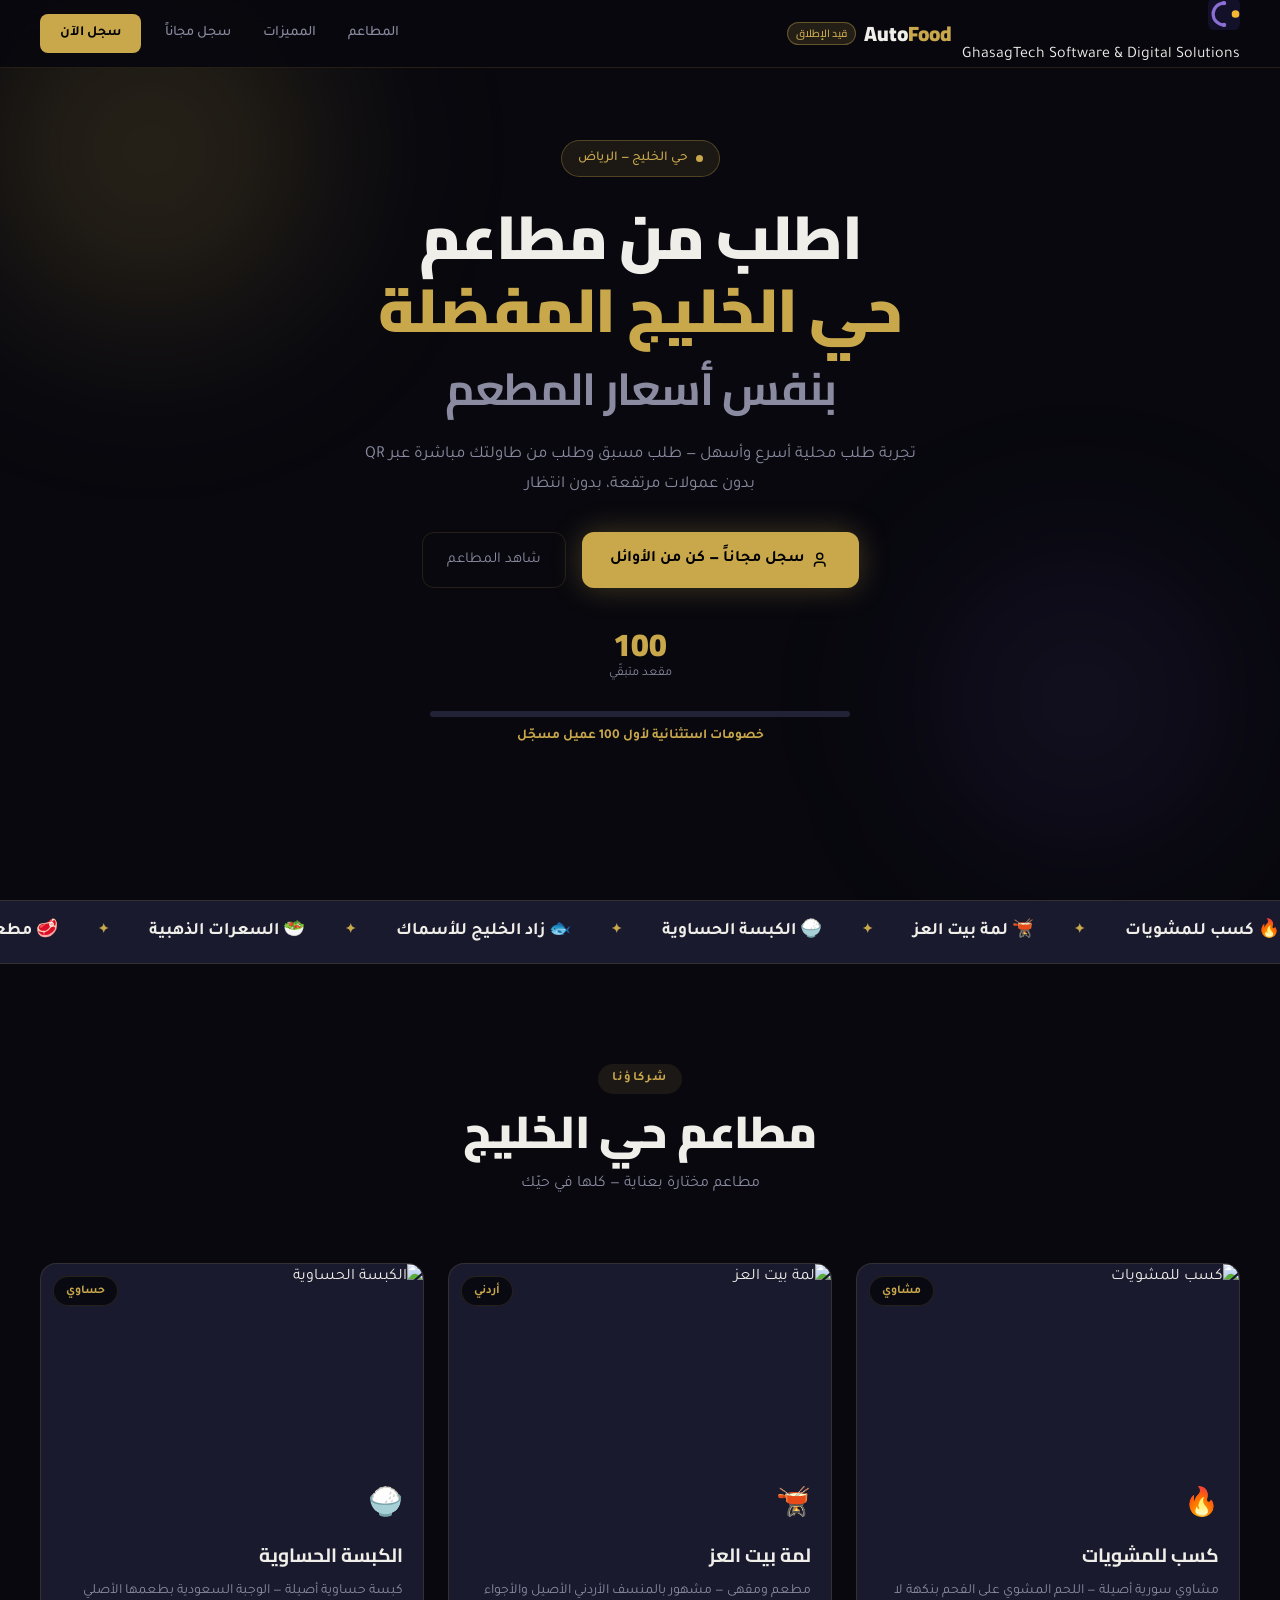
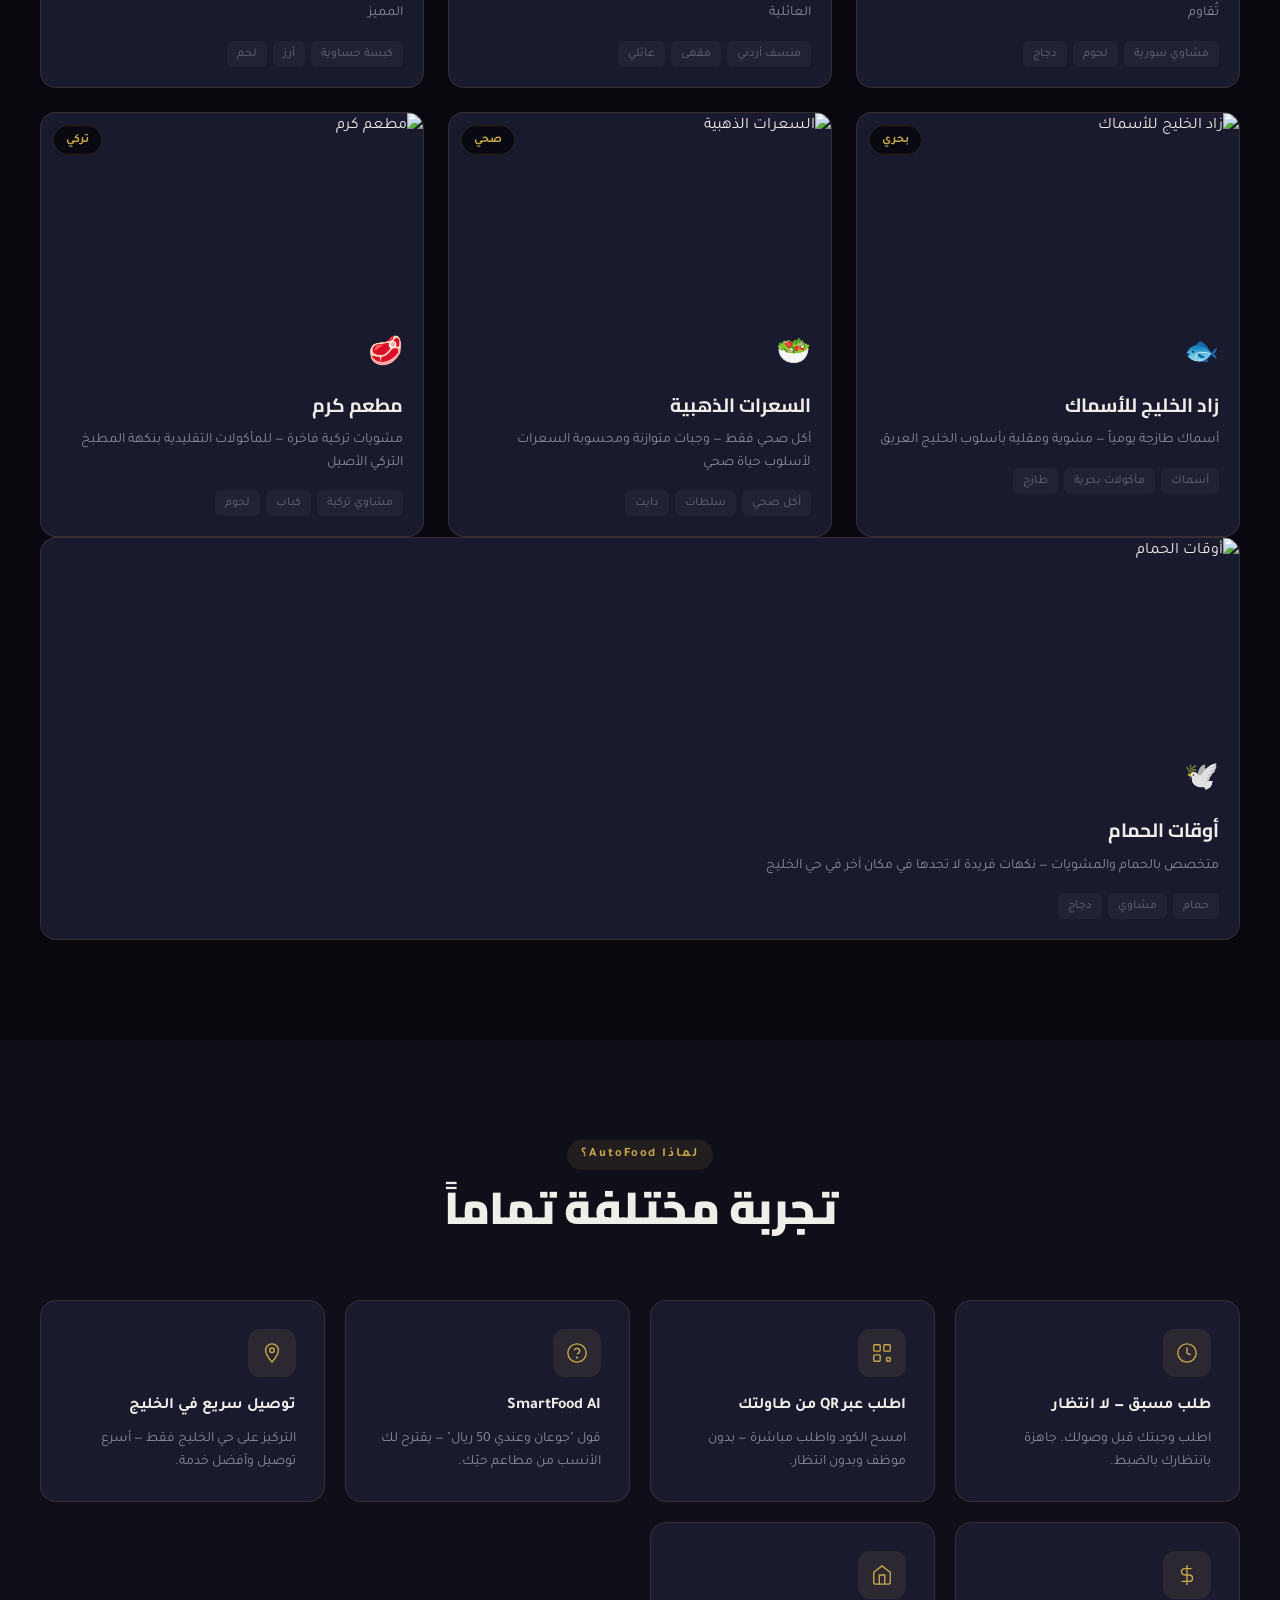
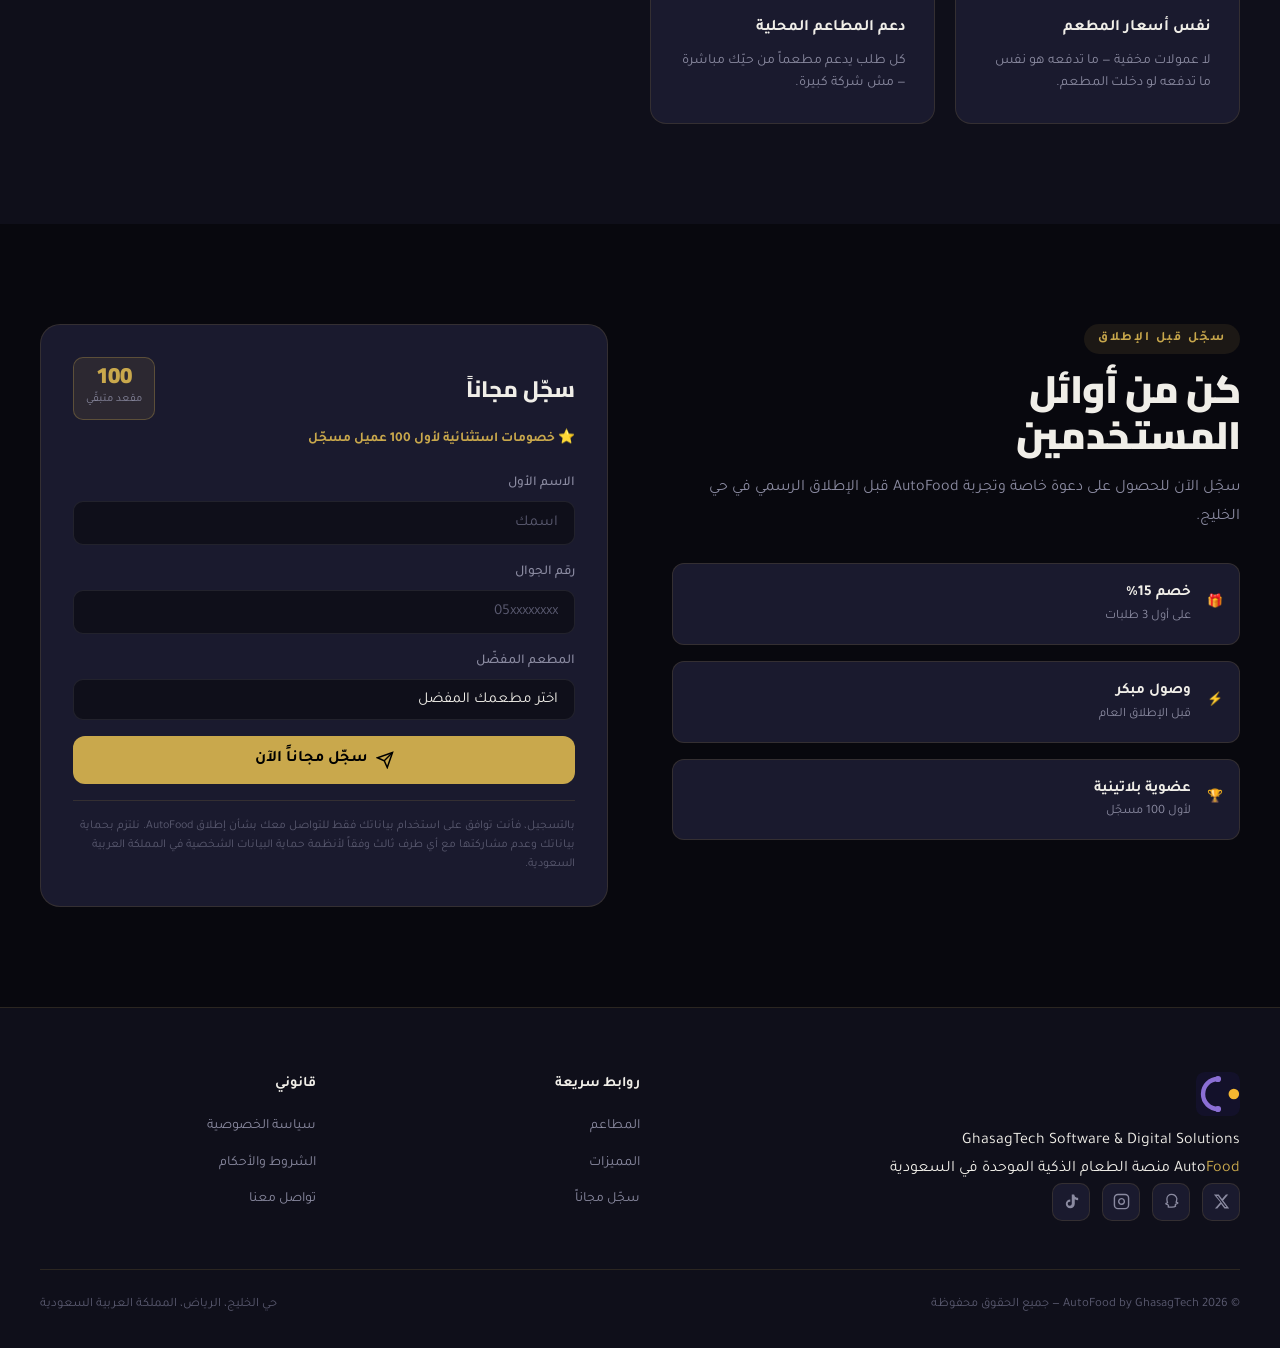
==== index.html @ 359e0f56 "Update index.html" ====
<!DOCTYPE html>
<html lang="ar" dir="rtl">
<head>
<meta charset="UTF-8">
<meta name="viewport" content="width=device-width, initial-scale=1.0">
<title>AutoFood — مطاعم حي الخليج</title>
<link rel="apple-touch-icon" sizes="180x180" href="apple-touch-icon.png">
<link rel="icon" type="image/png" sizes="32x32" href="favicon-32x32.png">
<link rel="icon" type="image/x-icon" href="favicon.ico">
<link rel="preconnect" href="https://fonts.googleapis.com">
<link rel="preconnect" href="https://fonts.gstatic.com" crossorigin>
<link href="https://fonts.googleapis.com/css2?family=Tajawal:wght@300;400;500;700;800;900&family=Cairo:wght@300;400;600;700;900&display=swap" rel="stylesheet">
<link rel="stylesheet" href="style.css">
</head>
<body>

<!-- NAV -->
<nav class="nav" id="nav">
  <div class="nav-inner">
    <div class="nav-logo">
      <div class="gs-logo">
        <svg width="32" height="32" viewBox="0 0 50 50" xmlns="http://www.w3.org/2000/svg">
          <rect width="50" height="50" rx="10" fill="#13112A"/>
          <path d="M 25 8 A 17 17 0 1 0 25 42" stroke="#8B6FD4" stroke-width="5" fill="none" stroke-linecap="round"/>
          <circle cx="25" cy="8" r="3.5" fill="#8B6FD4"/>
          <circle cx="25" cy="42" r="3.5" fill="#8B6FD4"/>
          <circle cx="43" cy="25" r="6" fill="#F5B731"/>
        </svg>
        <div class="gs-text">
          <span class="gs-name">Ghasag<span class="gs-gold">Tech</span></span>
          <span class="gs-sub">Software &amp; Digital Solutions</span>
        </div>
      </div>
      <span class="nav-app-name">
        <span class="logo-ltr"><span class="logo-auto">Auto</span><span class="logo-food">Food</span></span>
        <span class="launch-badge">قيد الإطلاق</span>
      </span>
    </div>
    <ul class="nav-links">
      <li><a href="#restaurants">المطاعم</a></li>
      <li><a href="#features">المميزات</a></li>
      <li><a href="#register">سجل مجاناً</a></li>
    </ul>
    <a href="#register" class="btn-nav">سجل الآن</a>
  </div>
</nav>

<!-- HERO -->
<section class="hero">
  <div class="hero-bg">
    <div class="orb orb1"></div>
    <div class="orb orb2"></div>
  </div>
  <div class="hero-content">
    <div class="hero-badge"><span class="badge-dot"></span>حي الخليج — الرياض</div>
    <h1 class="hero-title">
      اطلب من مطاعم<br>
      <span class="title-highlight">حي الخليج المفضلة</span><br>
      <span class="title-sub">بنفس أسعار المطعم</span>
    </h1>
    <p class="hero-desc">تجربة طلب محلية أسرع وأسهل — طلب مسبق وطلب من طاولتك مباشرة عبر QR<br>بدون عمولات مرتفعة، بدون انتظار</p>
    <div class="hero-cta">
      <a href="#register" class="btn-primary">
        <svg width="18" height="18" viewBox="0 0 24 24" fill="none" stroke="currentColor" stroke-width="2"><path d="M16 21v-2a4 4 0 0 0-4-4H6a4 4 0 0 0-4 4v2"/><circle cx="9" cy="7" r="4"/></svg>
        سجل مجاناً — كن من الأوائل
      </a>
      <a href="#restaurants" class="btn-ghost">شاهد المطاعم</a>
    </div>
    <div class="hero-stats">
      <div class="stat">
        <span class="stat-num" id="spotsLeft">100</span>
        <span class="stat-label">مقعد متبقّي</span>
      </div>
    </div>
    <div class="progress-wrap">
      <div class="progress-bar"><div class="progress-fill" id="progressFill" style="width:0%"></div></div>
      <p class="progress-label">خصومات استثنائية لأول 100 عميل مسجّل</p>
    </div>
  </div>
</section>

<!-- TICKER -->
<div class="ticker-wrap">
  <div class="ticker">
    <span>🔥 كسب للمشويات</span><span class="ticker-dot">✦</span>
    <span>🫕 لمة بيت العز</span><span class="ticker-dot">✦</span>
    <span>🍚 الكبسة الحساوية</span><span class="ticker-dot">✦</span>
    <span>🐟 زاد الخليج للأسماك</span><span class="ticker-dot">✦</span>
    <span>🥗 السعرات الذهبية</span><span class="ticker-dot">✦</span>
    <span>🥩 مطعم كرم</span><span class="ticker-dot">✦</span>
    <span>🕊️ أوقات الحمام</span><span class="ticker-dot">✦</span>
    <span>🔥 كسب للمشويات</span><span class="ticker-dot">✦</span>
    <span>🫕 لمة بيت العز</span><span class="ticker-dot">✦</span>
    <span>🍚 الكبسة الحساوية</span><span class="ticker-dot">✦</span>
    <span>🐟 زاد الخليج للأسماك</span><span class="ticker-dot">✦</span>
    <span>🥗 السعرات الذهبية</span><span class="ticker-dot">✦</span>
    <span>🥩 مطعم كرم</span><span class="ticker-dot">✦</span>
    <span>🕊️ أوقات الحمام</span><span class="ticker-dot">✦</span>
    <span>🔥 كسب للمشويات</span><span class="ticker-dot">✦</span>
    <span>🫕 لمة بيت العز</span><span class="ticker-dot">✦</span>
    <span>🍚 الكبسة الحساوية</span><span class="ticker-dot">✦</span>
    <span>🐟 زاد الخليج للأسماك</span><span class="ticker-dot">✦</span>
    <span>🥗 السعرات الذهبية</span><span class="ticker-dot">✦</span>
    <span>🥩 مطعم كرم</span><span class="ticker-dot">✦</span>
    <span>🕊️ أوقات الحمام</span><span class="ticker-dot">✦</span>
    <span>🔥 كسب للمشويات</span><span class="ticker-dot">✦</span>
    <span>🫕 لمة بيت العز</span><span class="ticker-dot">✦</span>
    <span>🍚 الكبسة الحساوية</span><span class="ticker-dot">✦</span>
    <span>🐟 زاد الخليج للأسماك</span><span class="ticker-dot">✦</span>
    <span>🥗 السعرات الذهبية</span><span class="ticker-dot">✦</span>
    <span>🥩 مطعم كرم</span><span class="ticker-dot">✦</span>
    <span>🕊️ أوقات الحمام</span><span class="ticker-dot">✦</span>
  </div>
</div>

<!-- RESTAURANTS -->
<section class="section" id="restaurants">
  <div class="container">
    <div class="section-header">
      <span class="eyebrow">شركاؤنا</span>
      <h2 class="section-title">مطاعم حي الخليج</h2>
      <p class="section-desc">مطاعم مختارة بعناية — كلها في حيّك</p>
    </div>

    <!-- صف أول: 3 مطاعم -->
    <div class="restaurants-grid">
      <div class="rest-card">
        <div class="rest-img-wrap">
          <img src="https://images.unsplash.com/photo-1555939594-58d7cb561ad1?w=500&q=80" alt="كسب للمشويات" class="rest-img">
          <div class="rest-tag">مشاوي</div>
        </div>
        <div class="rest-body">
          <div class="rest-icon">🔥</div>
          <h3 class="rest-name">كسب للمشويات</h3>
          <p class="rest-desc-text">مشاوي سورية أصيلة — اللحم المشوي على الفحم بنكهة لا تُقاوم</p>
          <div class="rest-tags"><span>مشاوي سورية</span><span>لحوم</span><span>دجاج</span></div>
        </div>
      </div>

      <div class="rest-card">
        <div class="rest-img-wrap">
          <img src="https://images.unsplash.com/photo-1565557623262-b51c2513a641?w=500&q=80" alt="لمة بيت العز" class="rest-img">
          <div class="rest-tag">أردني</div>
        </div>
        <div class="rest-body">
          <div class="rest-icon">🫕</div>
          <h3 class="rest-name">لمة بيت العز</h3>
          <p class="rest-desc-text">مطعم ومقهى — مشهور بالمنسف الأردني الأصيل والأجواء العائلية</p>
          <div class="rest-tags"><span>منسف أردني</span><span>مقهى</span><span>عائلي</span></div>
        </div>
      </div>

      <div class="rest-card">
        <div class="rest-img-wrap">
          <img src="https://images.unsplash.com/photo-1631515243349-e0cb75fb8d3a?w=500&q=80" alt="الكبسة الحساوية" class="rest-img">
          <div class="rest-tag">حساوي</div>
        </div>
        <div class="rest-body">
          <div class="rest-icon">🍚</div>
          <h3 class="rest-name">الكبسة الحساوية</h3>
          <p class="rest-desc-text">كبسة حساوية أصيلة — الوجبة السعودية بطعمها الأصلي المميز</p>
          <div class="rest-tags"><span>كبسة حساوية</span><span>أرز</span><span>لحم</span></div>
        </div>
      </div>

      <div class="rest-card">
        <div class="rest-img-wrap">
          <img src="https://images.unsplash.com/photo-1510130387422-82bed34b37e9?w=500&q=80" alt="زاد الخليج للأسماك" class="rest-img">
          <div class="rest-tag">بحري</div>
        </div>
        <div class="rest-body">
          <div class="rest-icon">🐟</div>
          <h3 class="rest-name">زاد الخليج للأسماك</h3>
          <p class="rest-desc-text">أسماك طازجة يومياً — مشوية ومقلية بأسلوب الخليج العريق</p>
          <div class="rest-tags"><span>أسماك</span><span>مأكولات بحرية</span><span>طازج</span></div>
        </div>
      </div>

      <div class="rest-card">
        <div class="rest-img-wrap">
          <img src="https://images.unsplash.com/photo-1490645935967-10de6ba17061?w=500&q=80" alt="السعرات الذهبية" class="rest-img">
          <div class="rest-tag">صحي</div>
        </div>
        <div class="rest-body">
          <div class="rest-icon">🥗</div>
          <h3 class="rest-name">السعرات الذهبية</h3>
          <p class="rest-desc-text">أكل صحي فقط — وجبات متوازنة ومحسوبة السعرات لأسلوب حياة صحي</p>
          <div class="rest-tags"><span>أكل صحي</span><span>سلطات</span><span>دايت</span></div>
        </div>
      </div>

      <div class="rest-card">
        <div class="rest-img-wrap">
          <img src="https://images.unsplash.com/photo-1603360946369-dc9bb6258143?w=500&q=80" alt="مطعم كرم" class="rest-img">
          <div class="rest-tag">تركي</div>
        </div>
        <div class="rest-body">
          <div class="rest-icon">🥩</div>
          <h3 class="rest-name">مطعم كرم</h3>
          <p class="rest-desc-text">مشويات تركية فاخرة — للمأكولات التقليدية بنكهة المطبخ التركي الأصيل</p>
          <div class="rest-tags"><span>مشاوي تركية</span><span>كباب</span><span>لحوم</span></div>
        </div>
      </div>
    </div>

    <!-- أوقات الحمام — بطاقة عريضة منفردة -->
    <div class="rest-card rest-card-wide">
      <div class="rest-img-wrap-wide">
        <img src="https://images.unsplash.com/photo-1600891964092-4316c288032e?w=900&q=80" alt="أوقات الحمام" class="rest-img">
        <div class="rest-tag">حمام</div>
      </div>
      <div class="rest-body rest-body-wide">
        <div class="rest-icon">🕊️</div>
        <h3 class="rest-name">أوقات الحمام</h3>
        <p class="rest-desc-text">متخصص بالحمام والمشويات — نكهات فريدة لا تجدها في مكان آخر في حي الخليج</p>
        <div class="rest-tags"><span>حمام</span><span>مشاوي</span><span>دجاج</span></div>
      </div>
    </div>

  </div>
</section>

<!-- FEATURES -->
<section class="section section-dark" id="features">
  <div class="container">
    <div class="section-header">
      <span class="eyebrow">لماذا AutoFood؟</span>
      <h2 class="section-title">تجربة مختلفة تماماً</h2>
    </div>
    <div class="features-grid">

      <div class="feature-card">
        <div class="feature-icon">
          <svg viewBox="0 0 24 24" fill="none" stroke="currentColor" stroke-width="1.5"><circle cx="12" cy="12" r="10"/><polyline points="12 6 12 12 16 14"/></svg>
        </div>
        <h3>طلب مسبق — لا انتظار</h3>
        <p>اطلب وجبتك قبل وصولك. جاهزة بانتظارك بالضبط.</p>
      </div>

      <div class="feature-card">
        <div class="feature-icon">
          <svg viewBox="0 0 24 24" fill="none" stroke="currentColor" stroke-width="1.5"><rect x="3" y="3" width="7" height="7" rx="1"/><rect x="14" y="3" width="7" height="7" rx="1"/><rect x="3" y="14" width="7" height="7" rx="1"/><rect x="17" y="17" width="4" height="4" rx="0.5"/></svg>
        </div>
        <h3>اطلب عبر QR من طاولتك</h3>
        <p>امسح الكود واطلب مباشرة — بدون موظف وبدون انتظار.</p>
      </div>

      <div class="feature-card">
        <div class="feature-icon">
          <svg viewBox="0 0 24 24" fill="none" stroke="currentColor" stroke-width="1.5"><circle cx="12" cy="12" r="10"/><path d="M9.09 9a3 3 0 0 1 5.83 1c0 2-3 3-3 3"/><circle cx="12" cy="17" r="0.5" fill="currentColor"/></svg>
        </div>
        <h3>SmartFood AI</h3>
        <p>قول "جوعان وعندي 50 ريال" — يقترح لك الأنسب من مطاعم حيّك.</p>
      </div>

      <div class="feature-card">
        <div class="feature-icon">
          <svg viewBox="0 0 24 24" fill="none" stroke="currentColor" stroke-width="1.5"><path d="M12 2a7 7 0 0 1 7 7c0 5-7 13-7 13S5 14 5 9a7 7 0 0 1 7-7z"/><circle cx="12" cy="9" r="2.5"/></svg>
        </div>
        <h3>توصيل سريع في الخليج</h3>
        <p>التركيز على حي الخليج فقط — أسرع توصيل وأفضل خدمة.</p>
      </div>

      <div class="feature-card">
        <div class="feature-icon">
          <svg viewBox="0 0 24 24" fill="none" stroke="currentColor" stroke-width="1.5"><line x1="12" y1="1" x2="12" y2="23"/><path d="M17 5H9.5a3.5 3.5 0 0 0 0 7h5a3.5 3.5 0 0 1 0 7H6"/></svg>
        </div>
        <h3>نفس أسعار المطعم</h3>
        <p>لا عمولات مخفية — ما تدفعه هو نفس ما تدفعه لو دخلت المطعم.</p>
      </div>

      <div class="feature-card">
        <div class="feature-icon">
          <svg viewBox="0 0 24 24" fill="none" stroke="currentColor" stroke-width="1.5"><path d="M3 9l9-7 9 7v11a2 2 0 0 1-2 2H5a2 2 0 0 1-2-2z"/><polyline points="9 22 9 12 15 12 15 22"/></svg>
        </div>
        <h3>دعم المطاعم المحلية</h3>
        <p>كل طلب يدعم مطعماً من حيّك مباشرة — مش شركة كبيرة.</p>
      </div>

    </div>
  </div>
</section>

<!-- REGISTER -->
<section class="section" id="register">
  <div class="container">
    <div class="register-wrap">
      <div class="register-left">
        <span class="eyebrow">سجّل قبل الإطلاق</span>
        <h2>كن من أوائل<br>المستخدمين</h2>
        <p>سجّل الآن للحصول على دعوة خاصة وتجربة AutoFood قبل الإطلاق الرسمي في حي الخليج.</p>
        <div class="register-perks">
          <div class="perk"><span class="perk-icon">🎁</span><div><strong>خصم 15%</strong><span>على أول 3 طلبات</span></div></div>
          <div class="perk"><span class="perk-icon">⚡</span><div><strong>وصول مبكر</strong><span>قبل الإطلاق العام</span></div></div>
          <div class="perk"><span class="perk-icon">🏆</span><div><strong>عضوية بلاتينية</strong><span>لأول 100 مسجّل</span></div></div>
        </div>
      </div>

      <div class="register-form-wrap">
        <div class="form-card" id="formCard">
          <div class="form-header">
            <h3>سجّل مجاناً</h3>
            <div class="spots-counter">
              <span class="spots-num" id="spotsForm">100</span>
              <span class="spots-lbl">مقعد متبقّي</span>
            </div>
          </div>
          <p class="form-offer">⭐ خصومات استثنائية لأول 100 عميل مسجّل</p>
<form id="registerForm" method="POST">
            <div class="form-group">
              <label>الاسم الأول</label>
              <input type="text" name="الاسم" placeholder="اسمك" required>
            </div>
            <div class="form-group">
              <label>رقم الجوال</label>
              <input type="tel" name="الجوال" placeholder="05xxxxxxxx" required>
            </div>
            <div class="form-group">
              <label>المطعم المفضّل</label>
              <select name="المطعم_المفضل">
                <option value="">اختر مطعمك المفضّل</option>
                <option>كسب للمشويات</option>
                <option>لمة بيت العز</option>
                <option>الكبسة الحساوية</option>
                <option>زاد الخليج للأسماك</option>
                <option>السعرات الذهبية</option>
                <option>مطعم كرم</option>
                <option>أوقات الحمام</option>
              </select>
            </div>
            <button type="submit" class="btn-submit" id="submitBtn">
              <svg width="18" height="18" viewBox="0 0 24 24" fill="none" stroke="currentColor" stroke-width="2"><line x1="22" y1="2" x2="11" y2="13"/><polygon points="22 2 15 22 11 13 2 9 22 2"/></svg>
              سجّل مجاناً الآن
            </button>
          </form>
          <p class="form-legal">بالتسجيل، فأنت توافق على استخدام بياناتك فقط للتواصل معك بشأن إطلاق AutoFood. نلتزم بحماية بياناتك وعدم مشاركتها مع أي طرف ثالث وفقاً لأنظمة حماية البيانات الشخصية في المملكة العربية السعودية.</p>
        </div>
        <div class="form-success" id="formSuccess" style="display:none">
          <div class="success-icon">🎉</div>
          <h3>تم التسجيل بنجاح!</h3>
          <p>ستصلك رسالة على جوالك عند إطلاق التطبيق في حي الخليج.</p>
          <p class="success-sub">الإطلاق قريب 🚀</p>
        </div>
      </div>
    </div>
  </div>
</section>

<!-- FOOTER -->
<footer class="footer">
  <div class="container">
    <div class="footer-top">

      <!-- شعار الشركة -->
      <div class="footer-brand">
        <div class="gs-logo gs-logo-lg">
          <svg width="44" height="44" viewBox="0 0 50 50" xmlns="http://www.w3.org/2000/svg">
            <rect width="50" height="50" rx="10" fill="#13112A"/>
            <path d="M 25 8 A 17 17 0 1 0 25 42" stroke="#8B6FD4" stroke-width="5" fill="none" stroke-linecap="round"/>
            <circle cx="25" cy="8" r="3.5" fill="#8B6FD4"/>
            <circle cx="25" cy="42" r="3.5" fill="#8B6FD4"/>
            <circle cx="43" cy="25" r="6" fill="#F5B731"/>
          </svg>
          <div class="gs-text">
            <span class="gs-name">Ghasag<span class="gs-gold">Tech</span></span>
            <span class="gs-sub">Software &amp; Digital Solutions</span>
          </div>
        </div>
        <div class="footer-autofood">
          <span class="logo-ltr"><span class="logo-auto">Auto</span><span class="logo-food">Food</span></span>
          <span class="footer-tagline">منصة الطعام الذكية الموحدة في السعودية</span>
        </div>
        <div class="social-links">
          <a href="#" aria-label="X">
            <svg viewBox="0 0 24 24" fill="currentColor"><path d="M18.244 2.25h3.308l-7.227 8.26 8.502 11.24H16.17l-4.714-6.231-5.401 6.231H2.744l7.73-8.835L1.254 2.25H8.08l4.713 6.231zm-1.161 17.52h1.833L7.084 4.126H5.117z"/></svg>
          </a>
          <a href="#" aria-label="Snapchat">
            <svg viewBox="0 0 24 24" fill="none" stroke="currentColor" stroke-width="1.8"><path d="M12 2C8.5 2 5.5 4.5 5.5 8.5c0 2 .4 3.8.9 5.2-.6.3-1.6.6-2.1.9-.3.2-.4.5-.2.8.4.7 1.8.9 2.8 1.1.2.5.4 1 .9 1.4.2.2 0 .6-.3.9-.2.3-.4.6-.2.9.7.7 3.5.2 5.2.2s4.5-.5 5.2-1.1c.2-.3 0-.6-.2-.9-.3-.3-.5-.7-.3-.9.5-.4.7-.9.9-1.4 1-.2 2.4-.4 2.8-1.1.2-.3 0-.6-.2-.8-.5-.3-1.5-.6-2.1-.9.5-1.4.9-3.2.9-5.2C18.5 4.5 15.5 2 12 2z"/></svg>
          </a>
          <a href="#" aria-label="Instagram">
            <svg viewBox="0 0 24 24" fill="none" stroke="currentColor" stroke-width="2"><rect x="2" y="2" width="20" height="20" rx="5"/><path d="M16 11.37A4 4 0 1 1 12.63 8 4 4 0 0 1 16 11.37z"/><line x1="17.5" y1="6.5" x2="17.51" y2="6.5"/></svg>
          </a>
          <a href="#" aria-label="TikTok">
            <svg viewBox="0 0 24 24" fill="currentColor"><path d="M19.59 6.69a4.83 4.83 0 0 1-3.77-4.25V2h-3.45v13.67a2.89 2.89 0 0 1-2.88 2.5 2.89 2.89 0 0 1-2.89-2.89 2.89 2.89 0 0 1 2.89-2.89c.28 0 .54.04.79.1V9.01a6.34 6.34 0 0 0-6.33 6.34 6.34 6.34 0 0 0 6.34 6.34 6.34 6.34 0 0 0 6.33-6.34V8.69a8.18 8.18 0 0 0 4.78 1.52V6.75a4.85 4.85 0 0 1-1.01-.06z"/></svg>
          </a>
        </div>
      </div>

      <div class="footer-links">
        <h4>روابط سريعة</h4>
        <ul>
          <li><a href="#restaurants">المطاعم</a></li>
          <li><a href="#features">المميزات</a></li>
          <li><a href="#register">سجّل مجاناً</a></li>
        </ul>
      </div>

      <div class="footer-links">
        <h4>قانوني</h4>
        <ul>
          <li><a href="#">سياسة الخصوصية</a></li>
          <li><a href="#">الشروط والأحكام</a></li>
          <li><a href="#">تواصل معنا</a></li>
        </ul>
      </div>

    </div>
    <div class="footer-bottom">
      <p>© 2026 AutoFood by GhasagTech — جميع الحقوق محفوظة</p>
      <p>حي الخليج، الرياض، المملكة العربية السعودية</p>
    </div>
  </div>
</footer>

<script type="module" src="script.js"></script>
</body>
</html>
---- style.css ----
*, *::before, *::after { box-sizing: border-box; margin: 0; padding: 0; }
:root {
  --gold: #C9A84C; --gold-light: #E8C96A;
  --bg: #08080E; --bg2: #0F0F1A;
  --surface: #1A1A2E; --surface2: #222236;
  --text: #F0EEE8; --text-muted: #8A8AA0; --text-dim: #5A5A70;
  --border: rgba(201,168,76,0.15); --radius: 16px;
} 
html { scroll-behavior: smooth; }
body { font-family: 'Tajawal','Cairo',sans-serif; background: var(--bg); color: var(--text); direction: rtl; overflow-x: hidden; line-height: 1.7; }
img { display: block; max-width: 100%; }
a { text-decoration: none; color: inherit; }
ul { list-style: none; }

/* NAV */
.nav { position: fixed; top:0; left:0; right:0; z-index:100; padding:0 2rem; height:68px; display:flex; align-items:center; background:rgba(8,8,14,0.95); backdrop-filter:blur(20px); border-bottom:1px solid var(--border); }
.nav-inner { max-width:1200px; margin:0 auto; width:100%; display:flex; align-items:center; gap:1.5rem; }
.nav-logo { display:flex; align-items:center; gap:10px; }
.nav-logo-img { height:44px; width:auto; }
.nav-app-name { display:flex; align-items:center; gap:8px; font-family:'Cairo',sans-serif; font-weight:900; font-size:1.3rem; }
.logo-auto { color:var(--text); }
.logo-food { color:var(--gold); }
.launch-badge { font-size:0.65rem; font-weight:600; padding:2px 8px; background:rgba(201,168,76,0.15); border:1px solid rgba(201,168,76,0.4); border-radius:100px; color:var(--gold); white-space:nowrap; }
.nav-links { display:flex; align-items:center; gap:2rem; margin-right:auto; }
.nav-links a { font-size:0.9rem; color:var(--text-muted); transition:color 0.2s; font-weight:500; }
.nav-links a:hover { color:var(--text); }
.btn-nav { padding:0.5rem 1.25rem; background:var(--gold); color:#000; border-radius:8px; font-size:0.875rem; font-weight:700; transition:background 0.2s; white-space:nowrap; }
.btn-nav:hover { background:var(--gold-light); }

/* HERO */
.hero { min-height:100vh; display:flex; align-items:center; position:relative; overflow:hidden; padding:68px 2rem 80px; }
.hero-bg { position:absolute; inset:0; pointer-events:none; }
.orb { position:absolute; border-radius:50%; filter:blur(80px); }
.orb1 { width:500px; height:500px; background:radial-gradient(circle,rgba(201,168,76,0.25) 0%,transparent 70%); top:-100px; left:-100px; }
.orb2 { width:400px; height:400px; background:radial-gradient(circle,rgba(107,79,187,0.18) 0%,transparent 70%); bottom:0; right:0; }
.hero-content { position:relative; z-index:2; max-width:700px; margin:0 auto; text-align:center; width:100%; }
.hero-badge { display:inline-flex; align-items:center; gap:8px; padding:6px 16px; background:rgba(201,168,76,0.1); border:1px solid rgba(201,168,76,0.3); border-radius:100px; font-size:0.85rem; color:var(--gold); margin-bottom:1.5rem; font-weight:500; }
.badge-dot { width:7px; height:7px; background:var(--gold); border-radius:50%; animation:pulse 2s ease-in-out infinite; }
@keyframes pulse { 0%,100%{opacity:1;transform:scale(1)} 50%{opacity:0.5;transform:scale(0.8)} }
.hero-title { font-family:'Cairo',sans-serif; font-size:clamp(2.2rem,5vw,3.8rem); font-weight:900; line-height:1.2; margin-bottom:1.25rem; letter-spacing:-1px; }
.title-highlight { color:var(--gold); }
.title-sub { font-size:clamp(1.6rem,3.5vw,2.8rem); color:var(--text-muted); font-weight:700; }
.hero-desc { font-size:1.05rem; color:var(--text-muted); margin-bottom:2rem; line-height:1.8; }
.hero-cta { display:flex; align-items:center; justify-content:center; gap:1rem; flex-wrap:wrap; margin-bottom:2.5rem; }
.btn-primary { display:inline-flex; align-items:center; gap:8px; padding:0.875rem 1.75rem; background:var(--gold); color:#000; border-radius:12px; font-size:1rem; font-weight:700; transition:all 0.2s; box-shadow:0 0 30px rgba(201,168,76,0.3); }
.btn-primary:hover { background:var(--gold-light); transform:translateY(-2px); }
.btn-ghost { display:inline-flex; align-items:center; gap:6px; padding:0.875rem 1.5rem; border:1px solid var(--border); border-radius:12px; font-size:0.95rem; color:var(--text-muted); transition:all 0.2s; }
.btn-ghost:hover { border-color:var(--gold); color:var(--gold); }
.hero-stats { display:flex; align-items:center; justify-content:center; gap:2rem; margin-bottom:1.5rem; flex-wrap:wrap; }
.stat { text-align:center; }
.stat-num { display:block; font-family:'Cairo',sans-serif; font-size:2rem; font-weight:900; color:var(--gold); line-height:1; }
.stat-label { font-size:0.8rem; color:var(--text-muted); margin-top:2px; }
.stat-divider { width:1px; height:40px; background:var(--border); }
.progress-wrap { max-width:420px; margin:0 auto; }
.progress-bar { height:6px; background:var(--surface2); border-radius:10px; overflow:hidden; margin-bottom:8px; }
.progress-fill { height:100%; background:linear-gradient(90deg,#A07830,var(--gold)); border-radius:10px; transition:width 0.8s ease; }
.progress-label { font-size:0.85rem; color:var(--gold); text-align:center; font-weight:600; }

/* TICKER */
.ticker-wrap { overflow:hidden; background:var(--surface); border-top:1px solid var(--border); border-bottom:1px solid var(--border); padding:16px 0; }
.ticker { display:flex; align-items:center; white-space:nowrap; animation:ticker 22s linear infinite; width:max-content; }
.ticker span { font-size:1.1rem; color:var(--text); font-weight:600; padding-left:2.5rem; }
.ticker-dot { color:var(--gold) !important; font-size:0.8rem !important; padding-left:2.5rem; }
@keyframes ticker { from{transform:translateX(0)} to{transform:translateX(-50%)} }

/* SECTIONS */
.section { padding:100px 2rem; }
.section-dark { background:var(--bg2); }
.container { max-width:1200px; margin:0 auto; }
.section-header { text-align:center; margin-bottom:4rem; }
.eyebrow { display:inline-block; font-size:0.8rem; font-weight:700; color:var(--gold); letter-spacing:0.15em; margin-bottom:0.75rem; padding:4px 14px; background:rgba(201,168,76,0.1); border-radius:100px; }
.section-title { font-family:'Cairo',sans-serif; font-size:clamp(1.8rem,3.5vw,2.8rem); font-weight:900; letter-spacing:-0.5px; margin-bottom:0.75rem; line-height:1.2; }
.section-desc { color:var(--text-muted); font-size:1rem; }

/* RESTAURANTS */
.restaurants-grid { display:grid; grid-template-columns:repeat(auto-fill,minmax(300px,1fr)); gap:1.5rem; }
.rest-card { background:var(--surface); border-radius:var(--radius); overflow:hidden; border:1px solid var(--border); transition:transform 0.3s,border-color 0.3s,box-shadow 0.3s; }
.rest-card:hover { transform:translateY(-6px); border-color:rgba(201,168,76,0.4); box-shadow:0 20px 40px rgba(0,0,0,0.4); }
.rest-img-wrap { position:relative; height:200px; overflow:hidden; }
.rest-img { width:100%; height:100%; object-fit:cover; object-position:center; transition:transform 0.5s; }
.rest-card:hover .rest-img { transform:scale(1.06); }
.rest-tag { position:absolute; top:12px; left:12px; padding:4px 12px; background:rgba(8,8,14,0.85); backdrop-filter:blur(10px); border:1px solid var(--border); border-radius:100px; font-size:0.75rem; color:var(--gold); font-weight:600; }
.rest-body { padding:1.25rem; text-align:right; }
.rest-icon { font-size:1.75rem; margin-bottom:0.5rem; }
.rest-name { font-family:'Cairo',sans-serif; font-size:1.2rem; font-weight:700; margin-bottom:0.5rem; }
.rest-desc-text { font-size:0.875rem; color:var(--text-muted); line-height:1.6; margin-bottom:1rem; }
.rest-tags { display:flex; flex-wrap:wrap; gap:6px; }
.rest-tags span { padding:3px 10px; background:var(--surface2); border-radius:6px; font-size:0.75rem; color:var(--text-dim); font-weight:500; }

/* FEATURES */
.features-grid { display:grid; grid-template-columns:repeat(auto-fill,minmax(280px,1fr)); gap:1.25rem; }
.feature-card { padding:1.75rem; background:var(--surface); border-radius:var(--radius); border:1px solid var(--border); transition:border-color 0.3s,transform 0.3s; }
.feature-card:hover { border-color:rgba(201,168,76,0.35); transform:translateY(-3px); }
.feature-icon { width:48px; height:48px; background:rgba(201,168,76,0.1); border-radius:12px; display:flex; align-items:center; justify-content:center; margin-bottom:1rem; }
.feature-icon svg { width:22px; height:22px; stroke:var(--gold); }
.feature-card h3 { font-size:1rem; font-weight:700; margin-bottom:0.5rem; }
.feature-card p { font-size:0.875rem; color:var(--text-muted); line-height:1.6; }

/* REGISTER */
.register-wrap { display:grid; grid-template-columns:1fr 1fr; gap:4rem; align-items:start; }
.register-left h2 { font-family:'Cairo',sans-serif; font-size:clamp(2rem,3vw,2.8rem); font-weight:900; letter-spacing:-0.5px; margin-bottom:1rem; line-height:1.2; }
.register-left p { color:var(--text-muted); margin-bottom:2rem; line-height:1.8; }
.register-perks { display:flex; flex-direction:column; gap:1rem; }
.perk { display:flex; align-items:center; gap:1rem; padding:1rem; background:var(--surface); border-radius:12px; border:1px solid var(--border); }
.perk-icon { font-size:1.5rem; }
.perk div { display:flex; flex-direction:column; }
.perk strong { font-size:0.95rem; }
.perk span { font-size:0.8rem; color:var(--text-muted); }
.form-card { background:var(--surface); border:1px solid var(--border); border-radius:20px; padding:2rem; }
.form-header { display:flex; align-items:center; justify-content:space-between; margin-bottom:0.5rem; }
.form-header h3 { font-family:'Cairo',sans-serif; font-size:1.4rem; font-weight:800; }
.spots-counter { text-align:center; background:rgba(201,168,76,0.1); border:1px solid rgba(201,168,76,0.3); border-radius:10px; padding:6px 12px; }
.spots-num { display:block; font-family:'Cairo',sans-serif; font-size:1.4rem; font-weight:900; color:var(--gold); line-height:1; }
.spots-lbl { font-size:0.7rem; color:var(--text-muted); }
.form-offer { font-size:0.85rem; color:var(--gold); margin-bottom:1.25rem; font-weight:600; }
.form-group { margin-bottom:1rem; }
.form-group label { display:block; font-size:0.85rem; color:var(--text-muted); margin-bottom:6px; font-weight:500; }
.form-group input,.form-group select { width:100%; padding:0.75rem 1rem; background:var(--bg2); border:1px solid rgba(255,255,255,0.08); border-radius:10px; color:var(--text); font-family:'Tajawal',sans-serif; font-size:0.95rem; transition:border-color 0.2s; direction:rtl; -webkit-appearance:none; }
.form-group input:focus,.form-group select:focus { outline:none; border-color:var(--gold); box-shadow:0 0 0 3px rgba(201,168,76,0.1); }
.form-group input::placeholder { color:var(--text-dim); }
.btn-submit { width:100%; padding:0.9rem; background:var(--gold); color:#000; border:none; border-radius:12px; font-family:'Tajawal',sans-serif; font-size:1rem; font-weight:700; cursor:pointer; display:flex; align-items:center; justify-content:center; gap:8px; margin-top:0.5rem; transition:all 0.2s; }
.btn-submit:hover { background:var(--gold-light); }
.form-legal { font-size:0.75rem; color:var(--text-dim); margin-top:1rem; line-height:1.6; padding-top:1rem; border-top:1px solid var(--border); }
.form-success { background:var(--surface); border:1px solid rgba(201,168,76,0.3); border-radius:20px; padding:3rem 2rem; text-align:center; }
.success-icon { font-size:3rem; margin-bottom:1rem; }
.form-success h3 { font-size:1.5rem; font-weight:800; margin-bottom:0.75rem; }
.form-success p { color:var(--text-muted); line-height:1.7; }
.success-sub { color:var(--gold); margin-top:0.5rem; font-weight:600; }

/* FOOTER */
.footer { background:var(--bg2); border-top:1px solid var(--border); padding:4rem 2rem 2rem; }
.footer-top { max-width:1200px; margin:0 auto; display:grid; grid-template-columns:2fr 1fr 1fr; gap:3rem; margin-bottom:3rem; }
.footer-logo-img { height:50px; width:auto; margin-bottom:0.5rem; }
.footer-brand p { font-size:0.875rem; color:var(--text-muted); line-height:1.7; margin-bottom:1.25rem; }
.social-links { display:flex; gap:0.75rem; }
.social-links a { width:38px; height:38px; background:var(--surface); border:1px solid var(--border); border-radius:10px; display:flex; align-items:center; justify-content:center; color:var(--text-muted); transition:all 0.2s; }
.social-links a:hover { border-color:var(--gold); color:var(--gold); }
.social-links svg { width:17px; height:17px; }
.footer-links h4 { font-size:0.9rem; font-weight:700; margin-bottom:1rem; }
.footer-links ul { display:flex; flex-direction:column; gap:0.6rem; }
.footer-links a { font-size:0.875rem; color:var(--text-muted); transition:color 0.2s; }
.footer-links a:hover { color:var(--gold); }
.footer-bottom { max-width:1200px; margin:0 auto; padding-top:1.5rem; border-top:1px solid var(--border); display:flex; justify-content:space-between; align-items:center; flex-wrap:wrap; gap:0.5rem; }
.footer-bottom p { font-size:0.8rem; color:var(--text-dim); }

/* RESPONSIVE */
@media (max-width:900px) { .register-wrap{grid-template-columns:1fr;gap:2.5rem} .footer-top{grid-template-columns:1fr;gap:2rem} }
@media (max-width:700px) { .nav-links{display:none} .nav-logo-img{height:28px} .nav-app-name{font-size:1rem} .launch-badge{font-size:0.55rem;padding:2px 6px} .btn-nav{padding:0.4rem 0.8rem;font-size:0.78rem} .hero-title{font-size:2rem} .restaurants-grid{grid-template-columns:1fr} .features-grid{grid-template-columns:1fr} .section{padding:70px 1.25rem} .hero{padding:80px 1.25rem 60px} .footer-bottom{flex-direction:column;text-align:center} }
@media (prefers-reduced-motion:reduce) { *,*::before,*::after{animation-duration:0.01ms !important;transition-duration:0.01ms !important} }

/* Footer AutoFood row */
.footer-autofood-row { display:flex; align-items:center; gap:8px; margin-bottom:0.5rem; }
.footer-app-ltr { font-family:'Cairo',sans-serif; font-weight:900; font-size:1.4rem; direction:ltr; unicode-bidi:isolate; display:inline-flex; }
.flogo-a { color:var(--text); }
.flogo-f { color:var(--gold); }
.footer-launch-badge { font-size:0.6rem; font-weight:600; padding:2px 8px; background:rgba(201,168,76,0.15); border:1px solid rgba(201,168,76,0.4); border-radius:100px; color:var(--gold); }
/* أوقات الحمام - نفس حجم البقية */
.rest-card-wide { display:block !important; grid-column:auto !important; }
.rest-img-wrap-wide { height:200px !important; }
.rest-img-wrap-wide .rest-img { width:100%; height:100%; object-fit:cover; }
.rest-body-wide { padding:1.25rem; }

/* Brand Logo — أيقونة + نص */
.brand-logo { display:flex; align-items:center; gap:8px; }
.brand-icon { width:32px; height:32px; border-radius:8px; }
.brand-text { display:flex; flex-direction:column; gap:0; line-height:1; }
.brand-name { font-family:'Cairo',sans-serif; font-weight:900; font-size:.95rem; color:var(--text); letter-spacing:-.3px; white-space:nowrap; }
.brand-name-gold { color:var(--gold); }
.brand-tagline { font-size:.52rem; color:var(--text-dim); white-space:nowrap; margin-top:1px; }
.nav-sep { width:1px; height:22px; background:rgba(201,168,76,.3); margin:0 6px; }

/* Footer brand larger */
.brand-logo-lg { gap:10px; margin-bottom:.75rem; }
.brand-icon-lg { width:44px; height:44px; border-radius:10px; }
.brand-name-lg { font-size:1.2rem; }

@media(max-width:700px){
  .brand-tagline { display:none; }
  .brand-icon { width:26px; height:26px; }
  .brand-name { font-size:.82rem; }
}

/* GhasagTech brand text */
.ghasag-brand { display:flex; align-items:center; gap:8px; }
.ghasag-icon { width:30px; height:30px; border-radius:7px; }
.ghasag-text { display:flex; flex-direction:column; line-height:1; }
.ghasag-name { font-family:'Cairo',sans-serif; font-weight:900; font-size:.95rem; color:var(--text); white-space:nowrap; }
.ghasag-t { color:var(--gold); }
.ghasag-sub { font-size:.5rem; color:var(--text-dim); white-space:nowrap; margin-top:2px; letter-spacing:.02em; }

/* Footer larger */
.ghasag-brand-lg { gap:10px; margin-bottom:.5rem; }
.ghasag-icon-lg { width:42px; height:42px; border-radius:10px; }
.ghasag-name-lg { font-size:1.25rem; }

@media(max-width:700px){
  .ghasag-sub { display:none; }
  .ghasag-icon { width:24px; height:24px; }
  .ghasag-name { font-size:.8rem; }
}
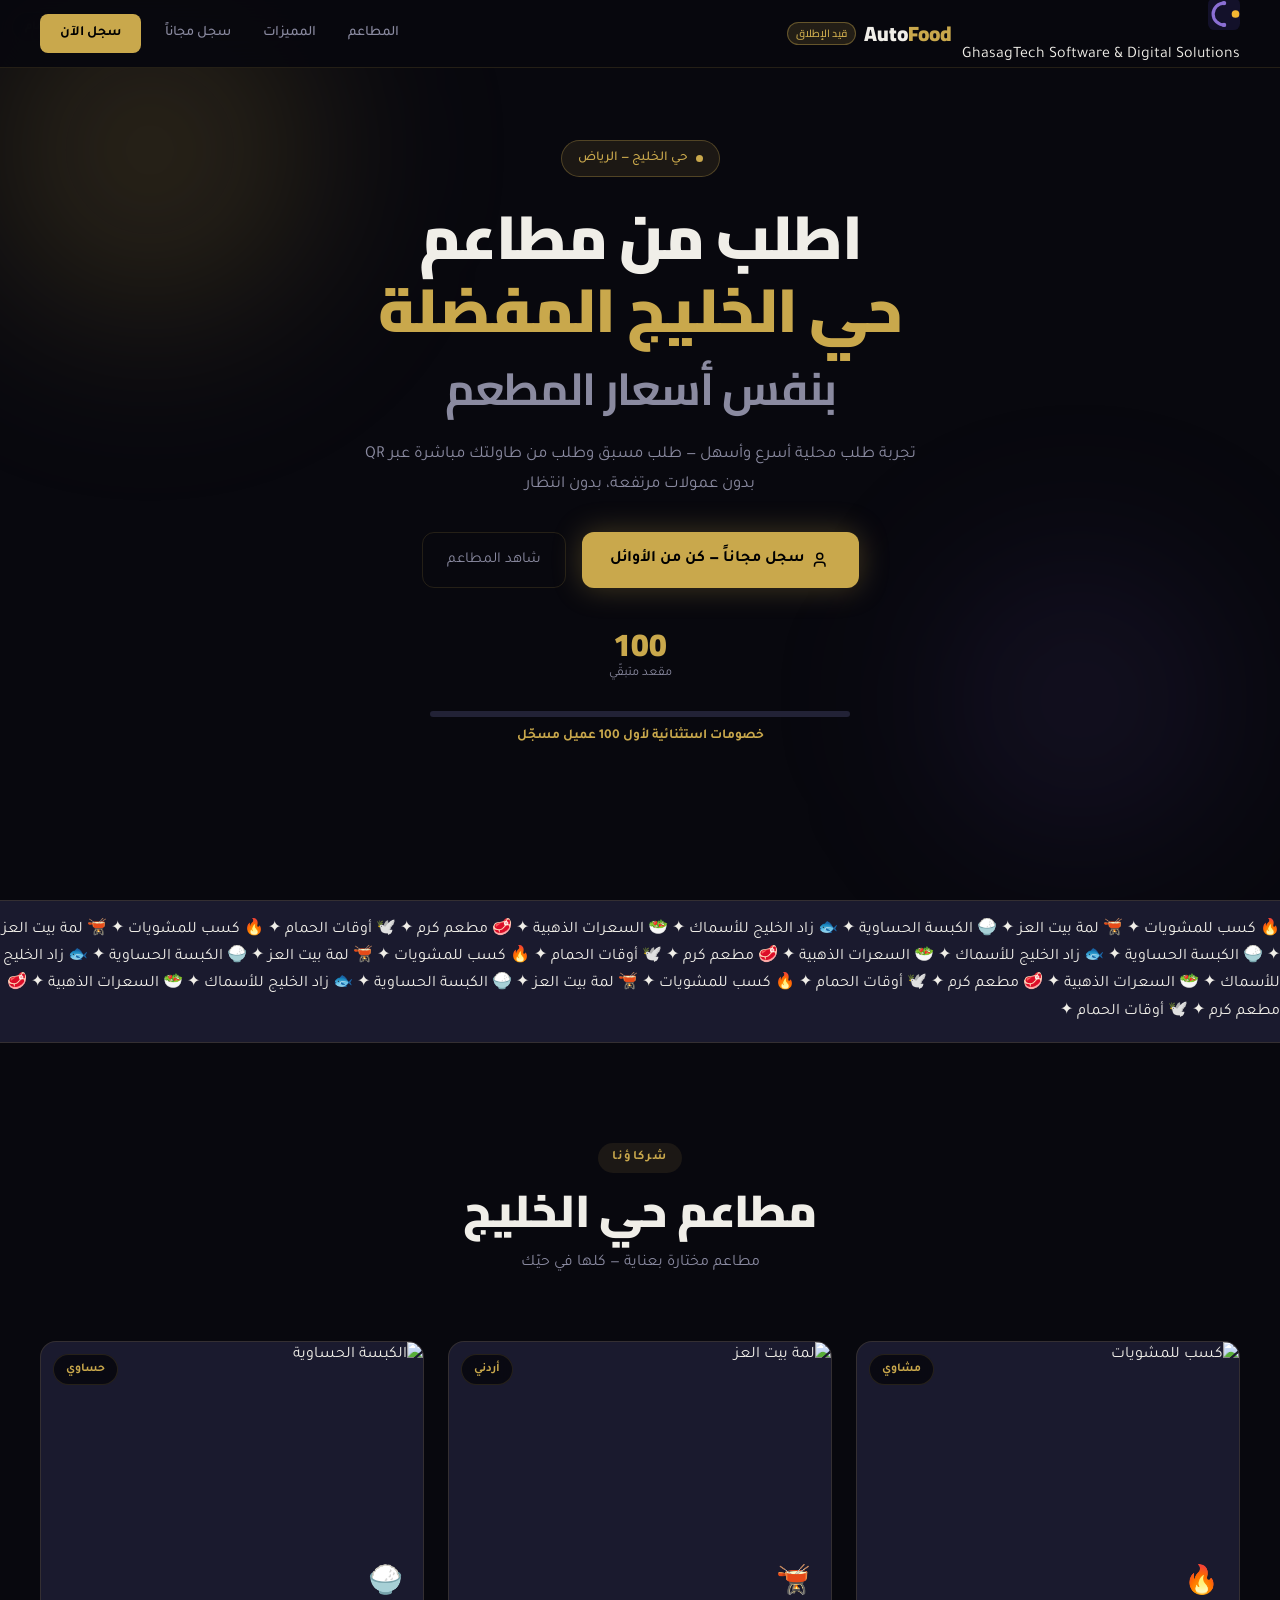
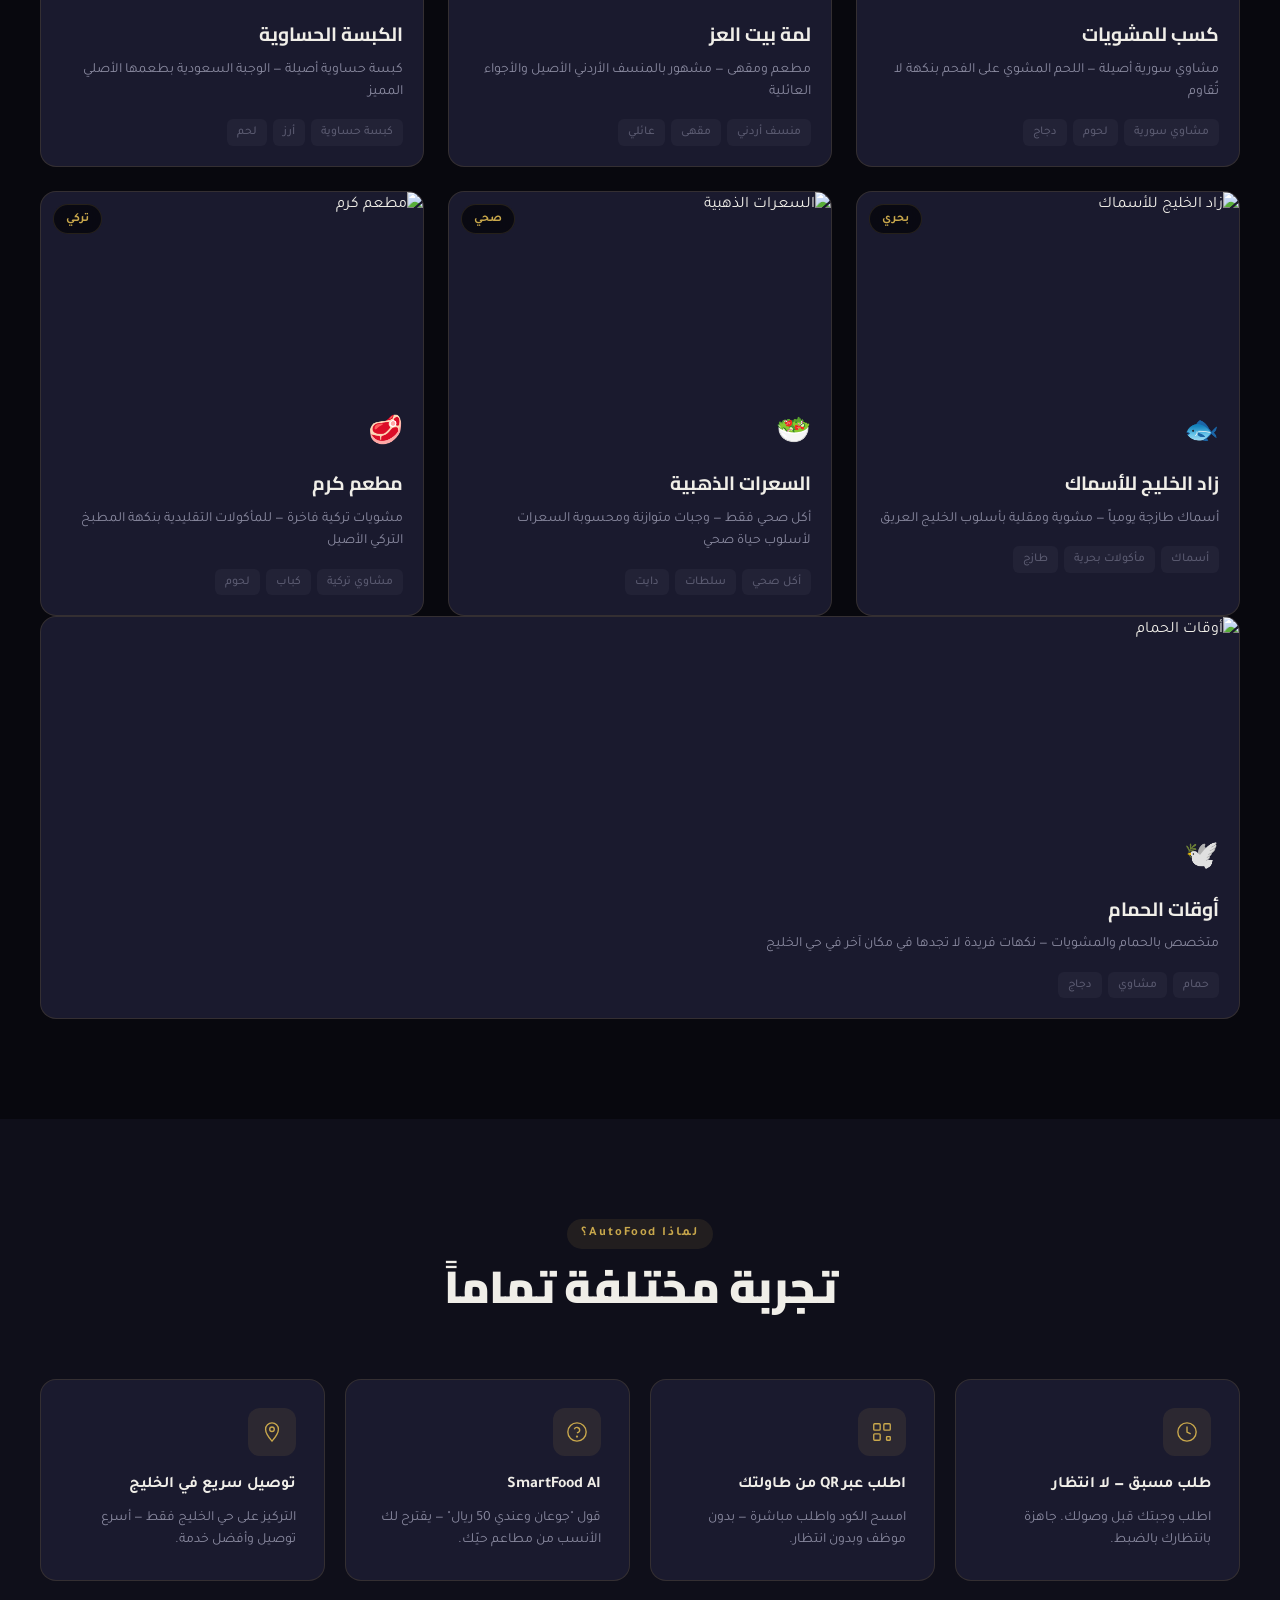
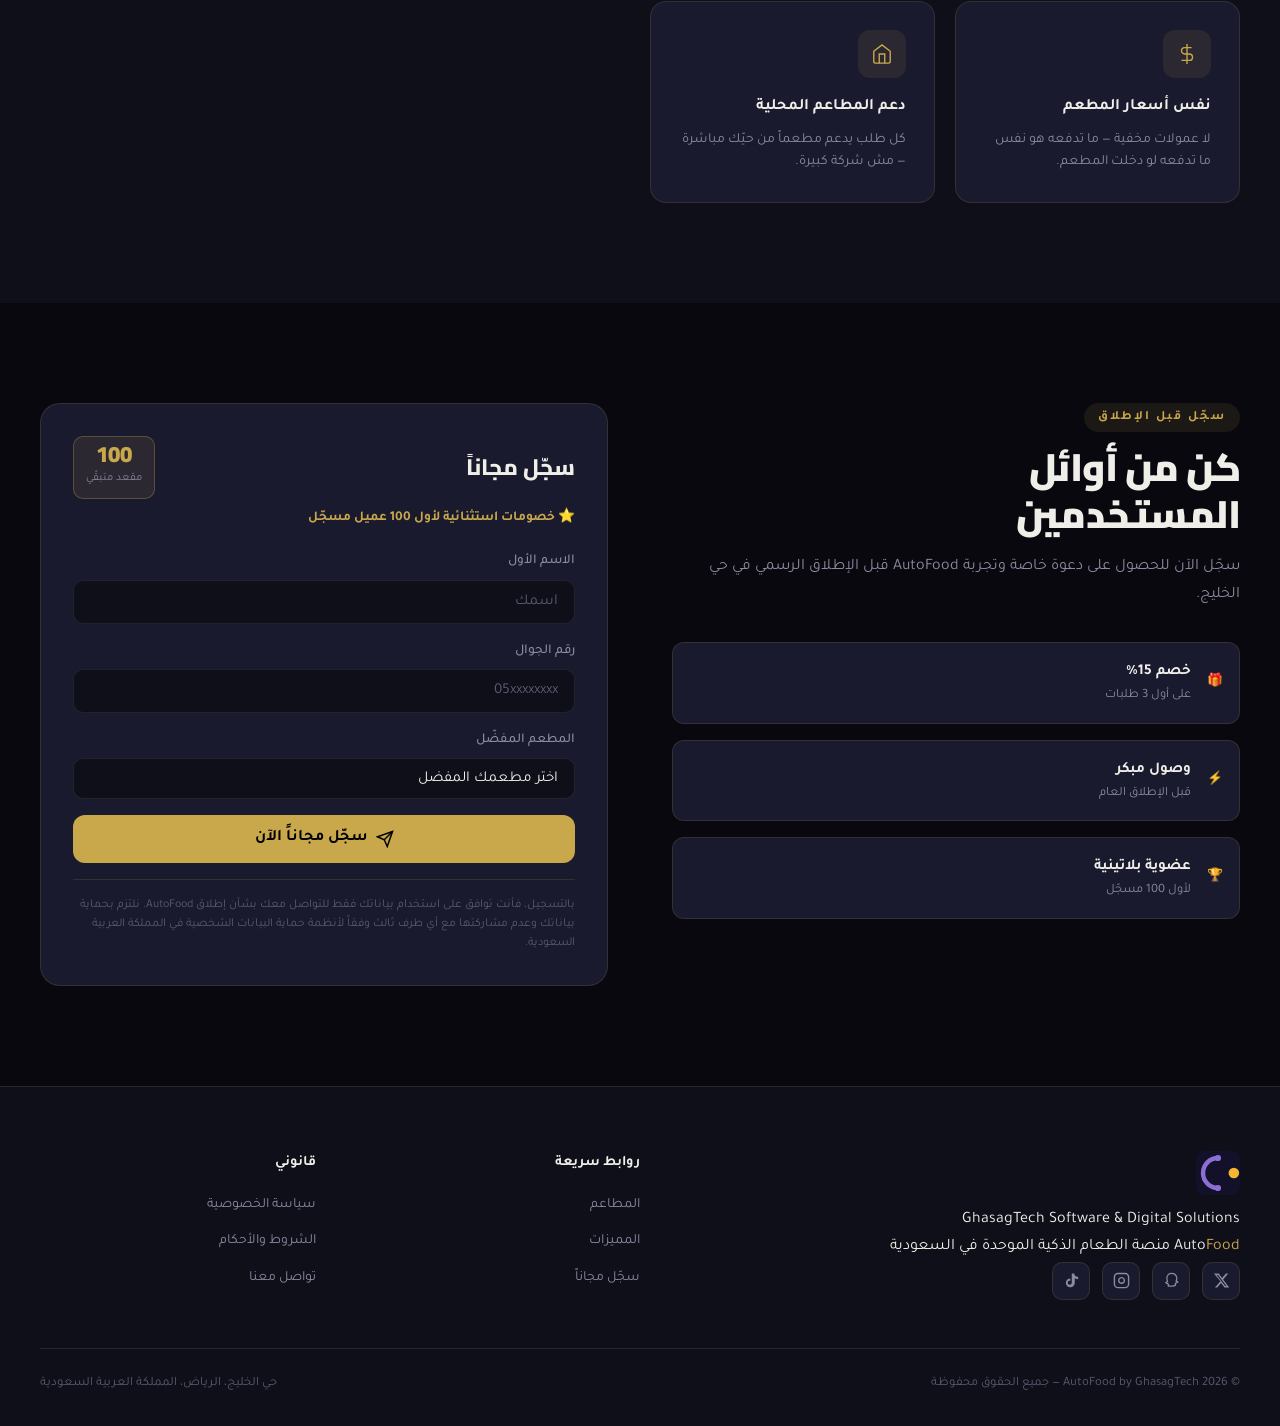
==== commit 464721f6: "Refactor ticker HTML structure for efficiency" ====
--- a/index.html
+++ b/index.html
@@ -81,35 +81,8 @@
 
 <!-- TICKER -->
 <div class="ticker-wrap">
-  <div class="ticker">
-    <span>🔥 كسب للمشويات</span><span class="ticker-dot">✦</span>
-    <span>🫕 لمة بيت العز</span><span class="ticker-dot">✦</span>
-    <span>🍚 الكبسة الحساوية</span><span class="ticker-dot">✦</span>
-    <span>🐟 زاد الخليج للأسماك</span><span class="ticker-dot">✦</span>
-    <span>🥗 السعرات الذهبية</span><span class="ticker-dot">✦</span>
-    <span>🥩 مطعم كرم</span><span class="ticker-dot">✦</span>
-    <span>🕊️ أوقات الحمام</span><span class="ticker-dot">✦</span>
-    <span>🔥 كسب للمشويات</span><span class="ticker-dot">✦</span>
-    <span>🫕 لمة بيت العز</span><span class="ticker-dot">✦</span>
-    <span>🍚 الكبسة الحساوية</span><span class="ticker-dot">✦</span>
-    <span>🐟 زاد الخليج للأسماك</span><span class="ticker-dot">✦</span>
-    <span>🥗 السعرات الذهبية</span><span class="ticker-dot">✦</span>
-    <span>🥩 مطعم كرم</span><span class="ticker-dot">✦</span>
-    <span>🕊️ أوقات الحمام</span><span class="ticker-dot">✦</span>
-    <span>🔥 كسب للمشويات</span><span class="ticker-dot">✦</span>
-    <span>🫕 لمة بيت العز</span><span class="ticker-dot">✦</span>
-    <span>🍚 الكبسة الحساوية</span><span class="ticker-dot">✦</span>
-    <span>🐟 زاد الخليج للأسماك</span><span class="ticker-dot">✦</span>
-    <span>🥗 السعرات الذهبية</span><span class="ticker-dot">✦</span>
-    <span>🥩 مطعم كرم</span><span class="ticker-dot">✦</span>
-    <span>🕊️ أوقات الحمام</span><span class="ticker-dot">✦</span>
-    <span>🔥 كسب للمشويات</span><span class="ticker-dot">✦</span>
-    <span>🫕 لمة بيت العز</span><span class="ticker-dot">✦</span>
-    <span>🍚 الكبسة الحساوية</span><span class="ticker-dot">✦</span>
-    <span>🐟 زاد الخليج للأسماك</span><span class="ticker-dot">✦</span>
-    <span>🥗 السعرات الذهبية</span><span class="ticker-dot">✦</span>
-    <span>🥩 مطعم كرم</span><span class="ticker-dot">✦</span>
-    <span>🕊️ أوقات الحمام</span><span class="ticker-dot">✦</span>
+  <div class="ticker-inner">
+    <div class="ticker-group">🔥 كسب للمشويات ✦ 🫕 لمة بيت العز ✦ 🍚 الكبسة الحساوية ✦ 🐟 زاد الخليج للأسماك ✦ 🥗 السعرات الذهبية ✦ 🥩 مطعم كرم ✦ 🕊️ أوقات الحمام ✦ 🔥 كسب للمشويات ✦ 🫕 لمة بيت العز ✦ 🍚 الكبسة الحساوية ✦ 🐟 زاد الخليج للأسماك ✦ 🥗 السعرات الذهبية ✦ 🥩 مطعم كرم ✦ 🕊️ أوقات الحمام ✦ 🔥 كسب للمشويات ✦ 🫕 لمة بيت العز ✦ 🍚 الكبسة الحساوية ✦ 🐟 زاد الخليج للأسماك ✦ 🥗 السعرات الذهبية ✦ 🥩 مطعم كرم ✦ 🕊️ أوقات الحمام ✦ 🔥 كسب للمشويات ✦ 🫕 لمة بيت العز ✦ 🍚 الكبسة الحساوية ✦ 🐟 زاد الخليج للأسماك ✦ 🥗 السعرات الذهبية ✦ 🥩 مطعم كرم ✦ 🕊️ أوقات الحمام ✦</div>
   </div>
 </div>
 
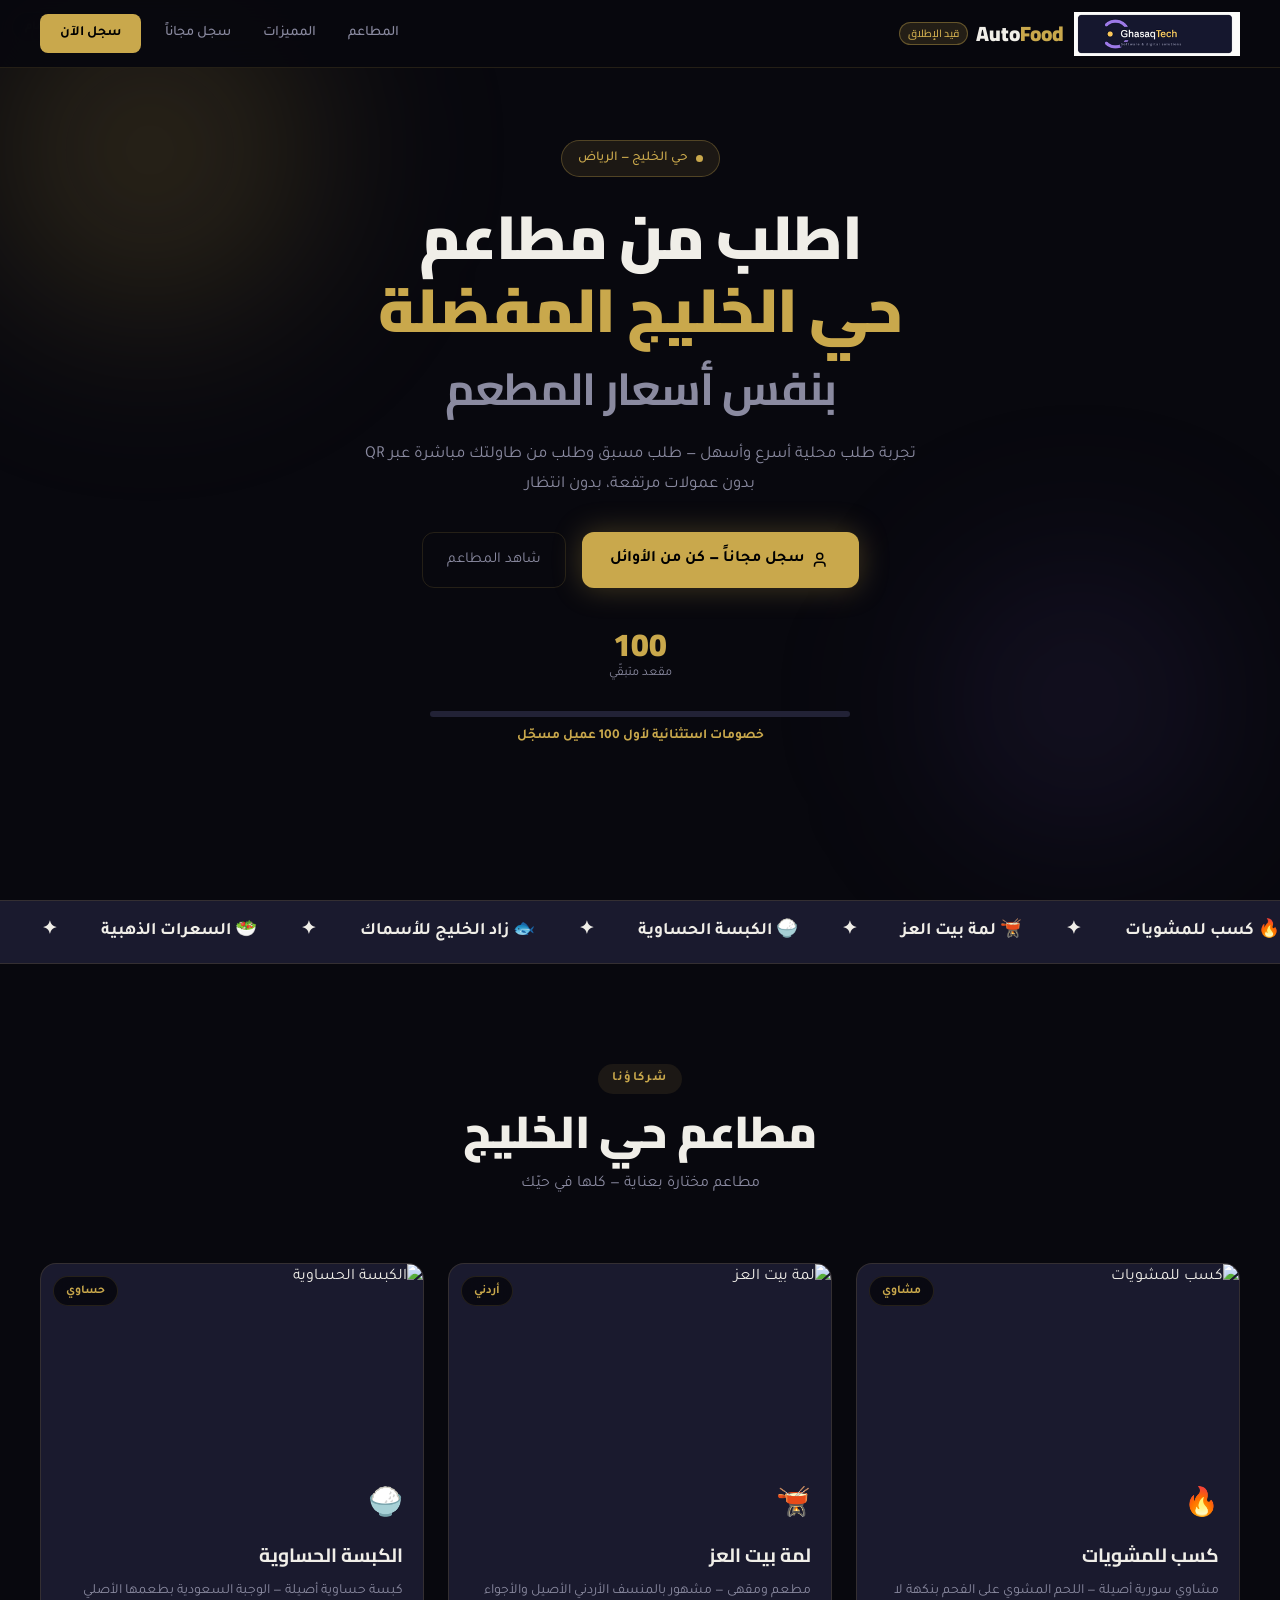
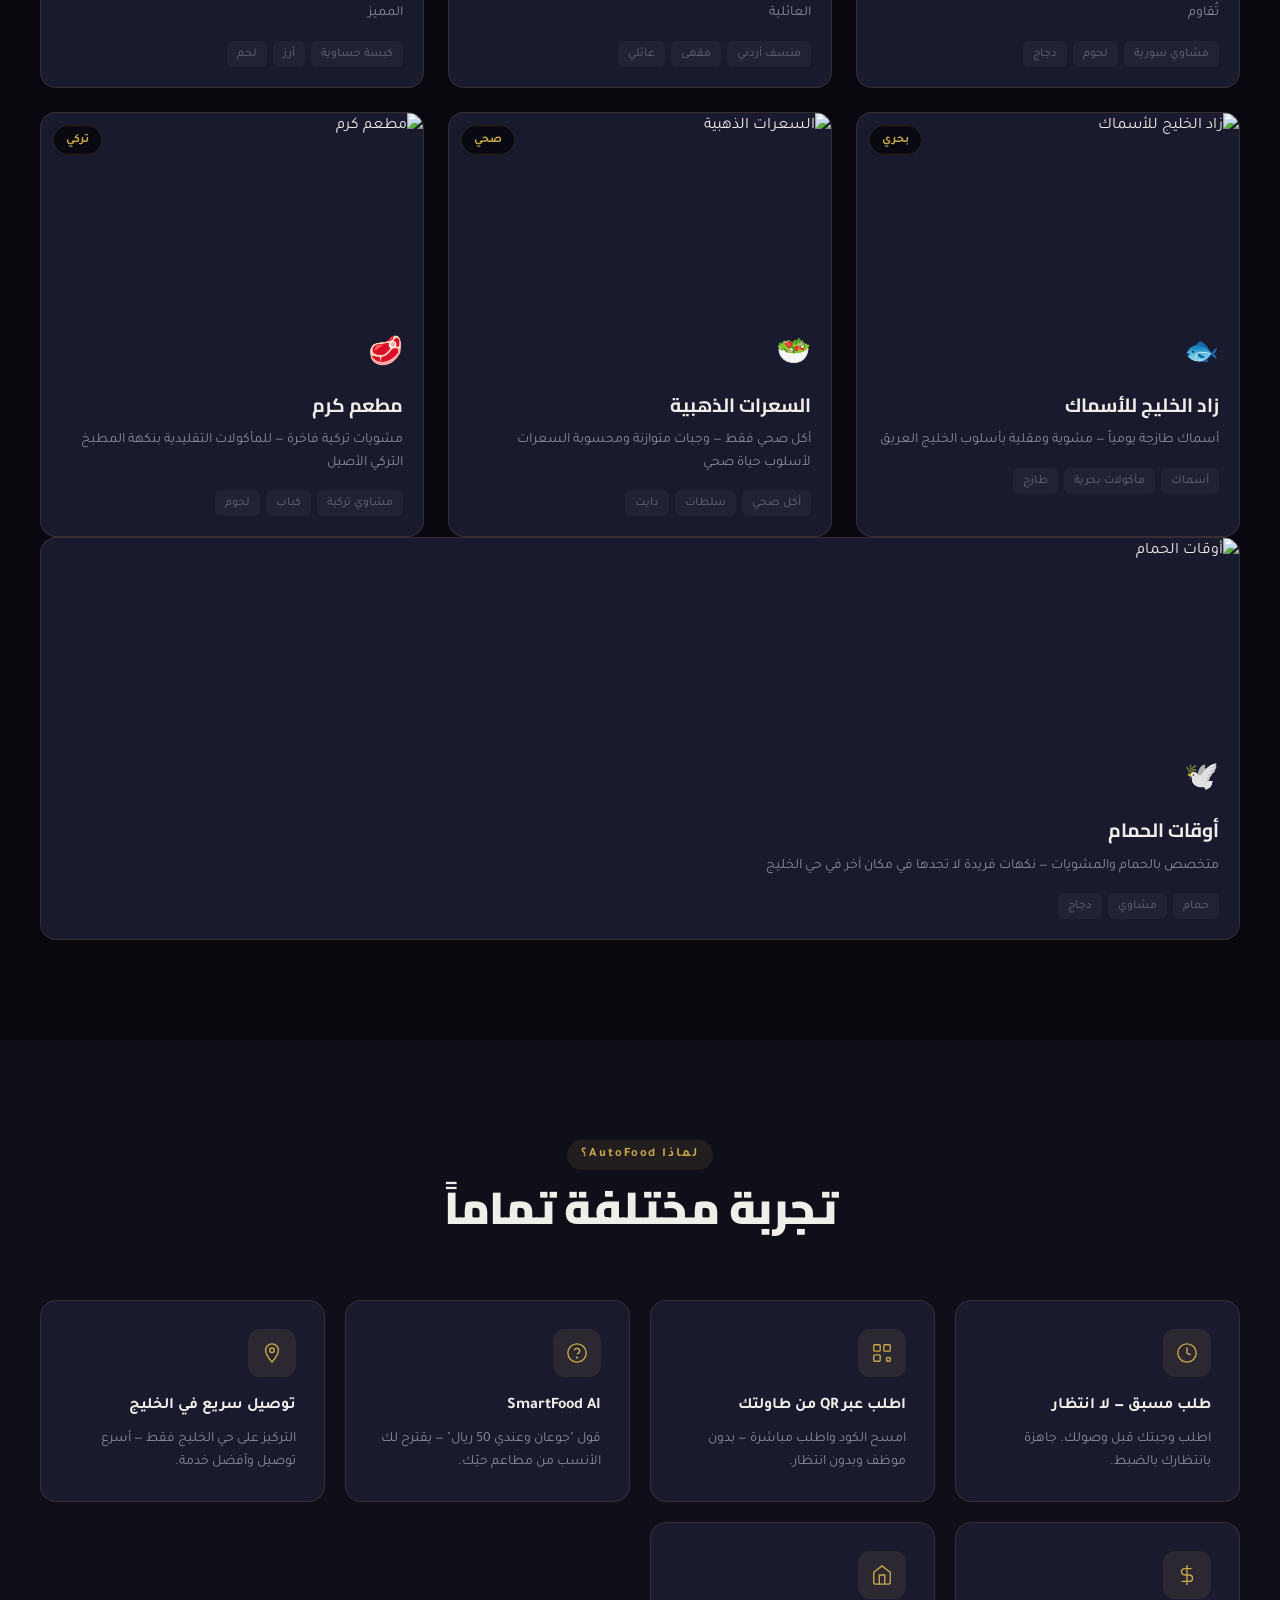
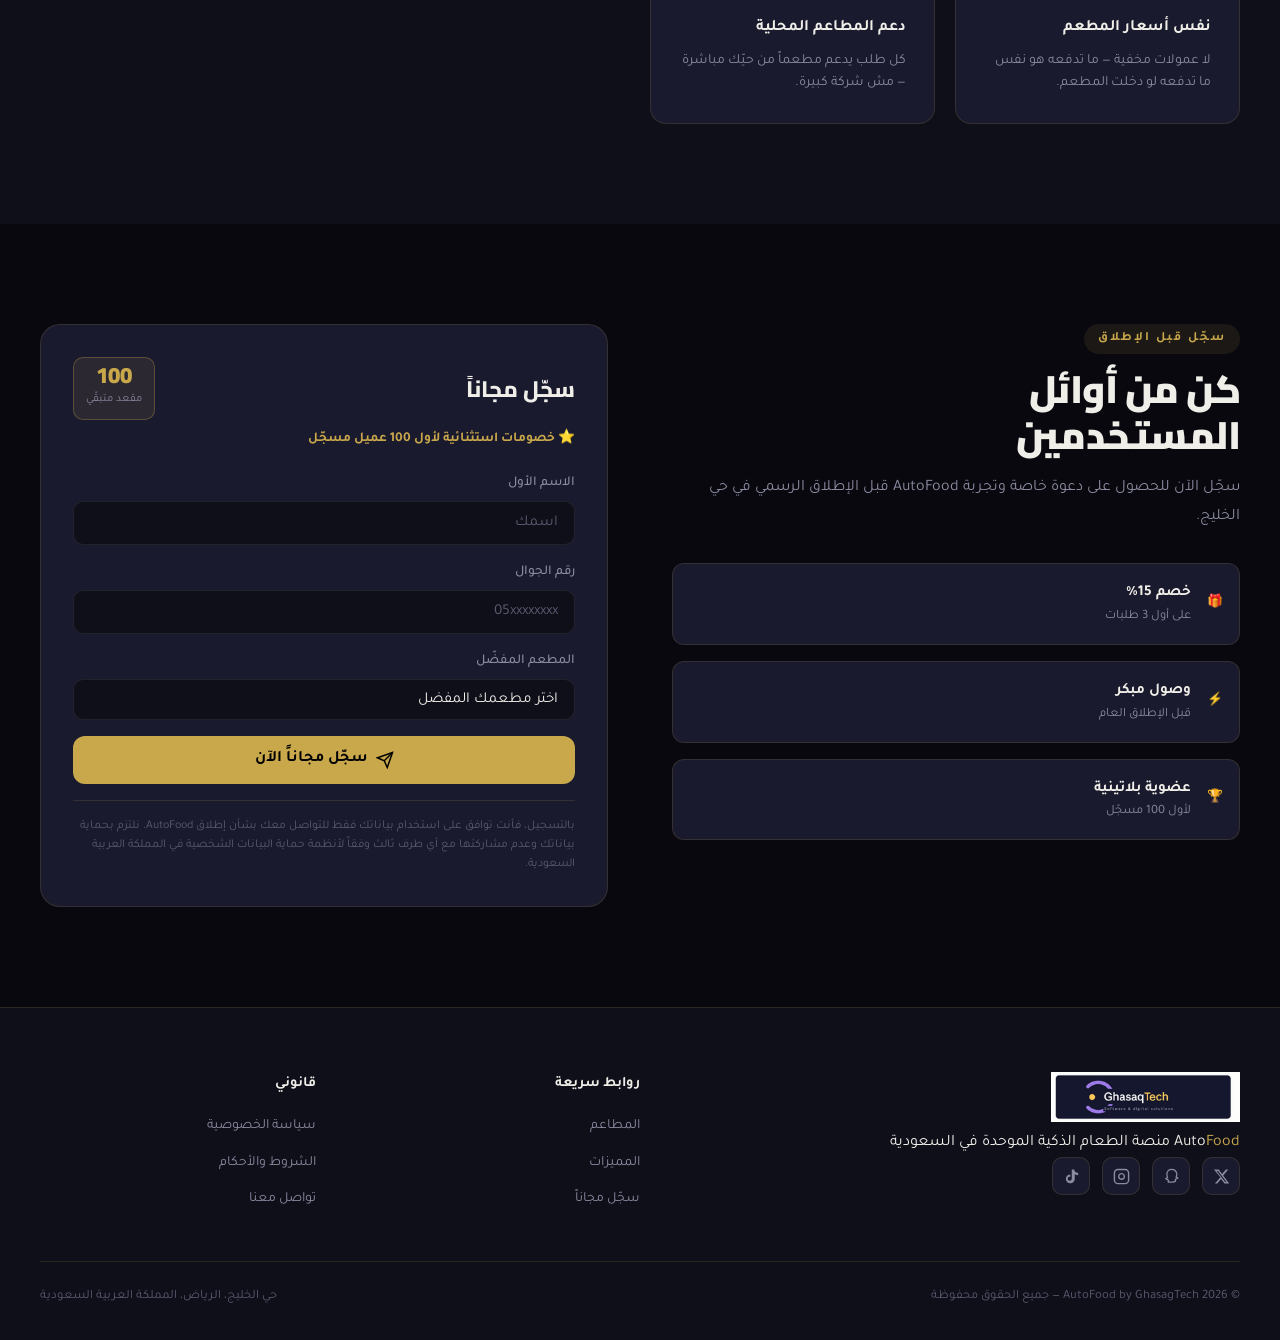
==== commit 9e587cc8: "Update index.html" ====
--- a/index.html
+++ b/index.html
@@ -18,19 +18,7 @@
 <nav class="nav" id="nav">
   <div class="nav-inner">
     <div class="nav-logo">
-      <div class="gs-logo">
-        <svg width="32" height="32" viewBox="0 0 50 50" xmlns="http://www.w3.org/2000/svg">
-          <rect width="50" height="50" rx="10" fill="#13112A"/>
-          <path d="M 25 8 A 17 17 0 1 0 25 42" stroke="#8B6FD4" stroke-width="5" fill="none" stroke-linecap="round"/>
-          <circle cx="25" cy="8" r="3.5" fill="#8B6FD4"/>
-          <circle cx="25" cy="42" r="3.5" fill="#8B6FD4"/>
-          <circle cx="43" cy="25" r="6" fill="#F5B731"/>
-        </svg>
-        <div class="gs-text">
-          <span class="gs-name">Ghasag<span class="gs-gold">Tech</span></span>
-          <span class="gs-sub">Software &amp; Digital Solutions</span>
-        </div>
-      </div>
+      <img src="ghasaqtech-header-280w.png" srcset="ghasaqtech-header-280w.png 280w, ghasaqtech-header-560w.png 560w" sizes="(max-width:600px) 140px, 200px" alt="GhasagTech" class="nav-logo-img">
       <span class="nav-app-name">
         <span class="logo-ltr"><span class="logo-auto">Auto</span><span class="logo-food">Food</span></span>
         <span class="launch-badge">قيد الإطلاق</span>
@@ -81,8 +69,24 @@
 
 <!-- TICKER -->
 <div class="ticker-wrap">
-  <div class="ticker-inner">
-    <div class="ticker-group">🔥 كسب للمشويات ✦ 🫕 لمة بيت العز ✦ 🍚 الكبسة الحساوية ✦ 🐟 زاد الخليج للأسماك ✦ 🥗 السعرات الذهبية ✦ 🥩 مطعم كرم ✦ 🕊️ أوقات الحمام ✦ 🔥 كسب للمشويات ✦ 🫕 لمة بيت العز ✦ 🍚 الكبسة الحساوية ✦ 🐟 زاد الخليج للأسماك ✦ 🥗 السعرات الذهبية ✦ 🥩 مطعم كرم ✦ 🕊️ أوقات الحمام ✦ 🔥 كسب للمشويات ✦ 🫕 لمة بيت العز ✦ 🍚 الكبسة الحساوية ✦ 🐟 زاد الخليج للأسماك ✦ 🥗 السعرات الذهبية ✦ 🥩 مطعم كرم ✦ 🕊️ أوقات الحمام ✦ 🔥 كسب للمشويات ✦ 🫕 لمة بيت العز ✦ 🍚 الكبسة الحساوية ✦ 🐟 زاد الخليج للأسماك ✦ 🥗 السعرات الذهبية ✦ 🥩 مطعم كرم ✦ 🕊️ أوقات الحمام ✦</div>
+  <div class="ticker">
+    <div class="ticker-set">
+      <span>🔥 كسب للمشويات</span> <span class="tdot">✦</span>
+      <span>🫕 لمة بيت العز</span> <span class="tdot">✦</span>
+      <span>🍚 الكبسة الحساوية</span> <span class="tdot">✦</span>
+      <span>🐟 زاد الخليج للأسماك</span> <span class="tdot">✦</span>
+      <span>🥗 السعرات الذهبية</span> <span class="tdot">✦</span>
+      <span>🥩 مطعم كرم</span> <span class="tdot">✦</span>
+      <span>🕊️ أوقات الحمام</span> <span class="tdot">✦</span>
+    </div><div class="ticker-set">
+      <span>🔥 كسب للمشويات</span> <span class="tdot">✦</span>
+      <span>🫕 لمة بيت العز</span> <span class="tdot">✦</span>
+      <span>🍚 الكبسة الحساوية</span> <span class="tdot">✦</span>
+      <span>🐟 زاد الخليج للأسماك</span> <span class="tdot">✦</span>
+      <span>🥗 السعرات الذهبية</span> <span class="tdot">✦</span>
+      <span>🥩 مطعم كرم</span> <span class="tdot">✦</span>
+      <span>🕊️ أوقات الحمام</span> <span class="tdot">✦</span>
+    </div>
   </div>
 </div>
 
@@ -326,19 +330,7 @@
 
       <!-- شعار الشركة -->
       <div class="footer-brand">
-        <div class="gs-logo gs-logo-lg">
-          <svg width="44" height="44" viewBox="0 0 50 50" xmlns="http://www.w3.org/2000/svg">
-            <rect width="50" height="50" rx="10" fill="#13112A"/>
-            <path d="M 25 8 A 17 17 0 1 0 25 42" stroke="#8B6FD4" stroke-width="5" fill="none" stroke-linecap="round"/>
-            <circle cx="25" cy="8" r="3.5" fill="#8B6FD4"/>
-            <circle cx="25" cy="42" r="3.5" fill="#8B6FD4"/>
-            <circle cx="43" cy="25" r="6" fill="#F5B731"/>
-          </svg>
-          <div class="gs-text">
-            <span class="gs-name">Ghasag<span class="gs-gold">Tech</span></span>
-            <span class="gs-sub">Software &amp; Digital Solutions</span>
-          </div>
-        </div>
+        <img src="ghasaqtech-header-280w.png" alt="GhasagTech" class="footer-logo-img">
         <div class="footer-autofood">
           <span class="logo-ltr"><span class="logo-auto">Auto</span><span class="logo-food">Food</span></span>
           <span class="footer-tagline">منصة الطعام الذكية الموحدة في السعودية</span>
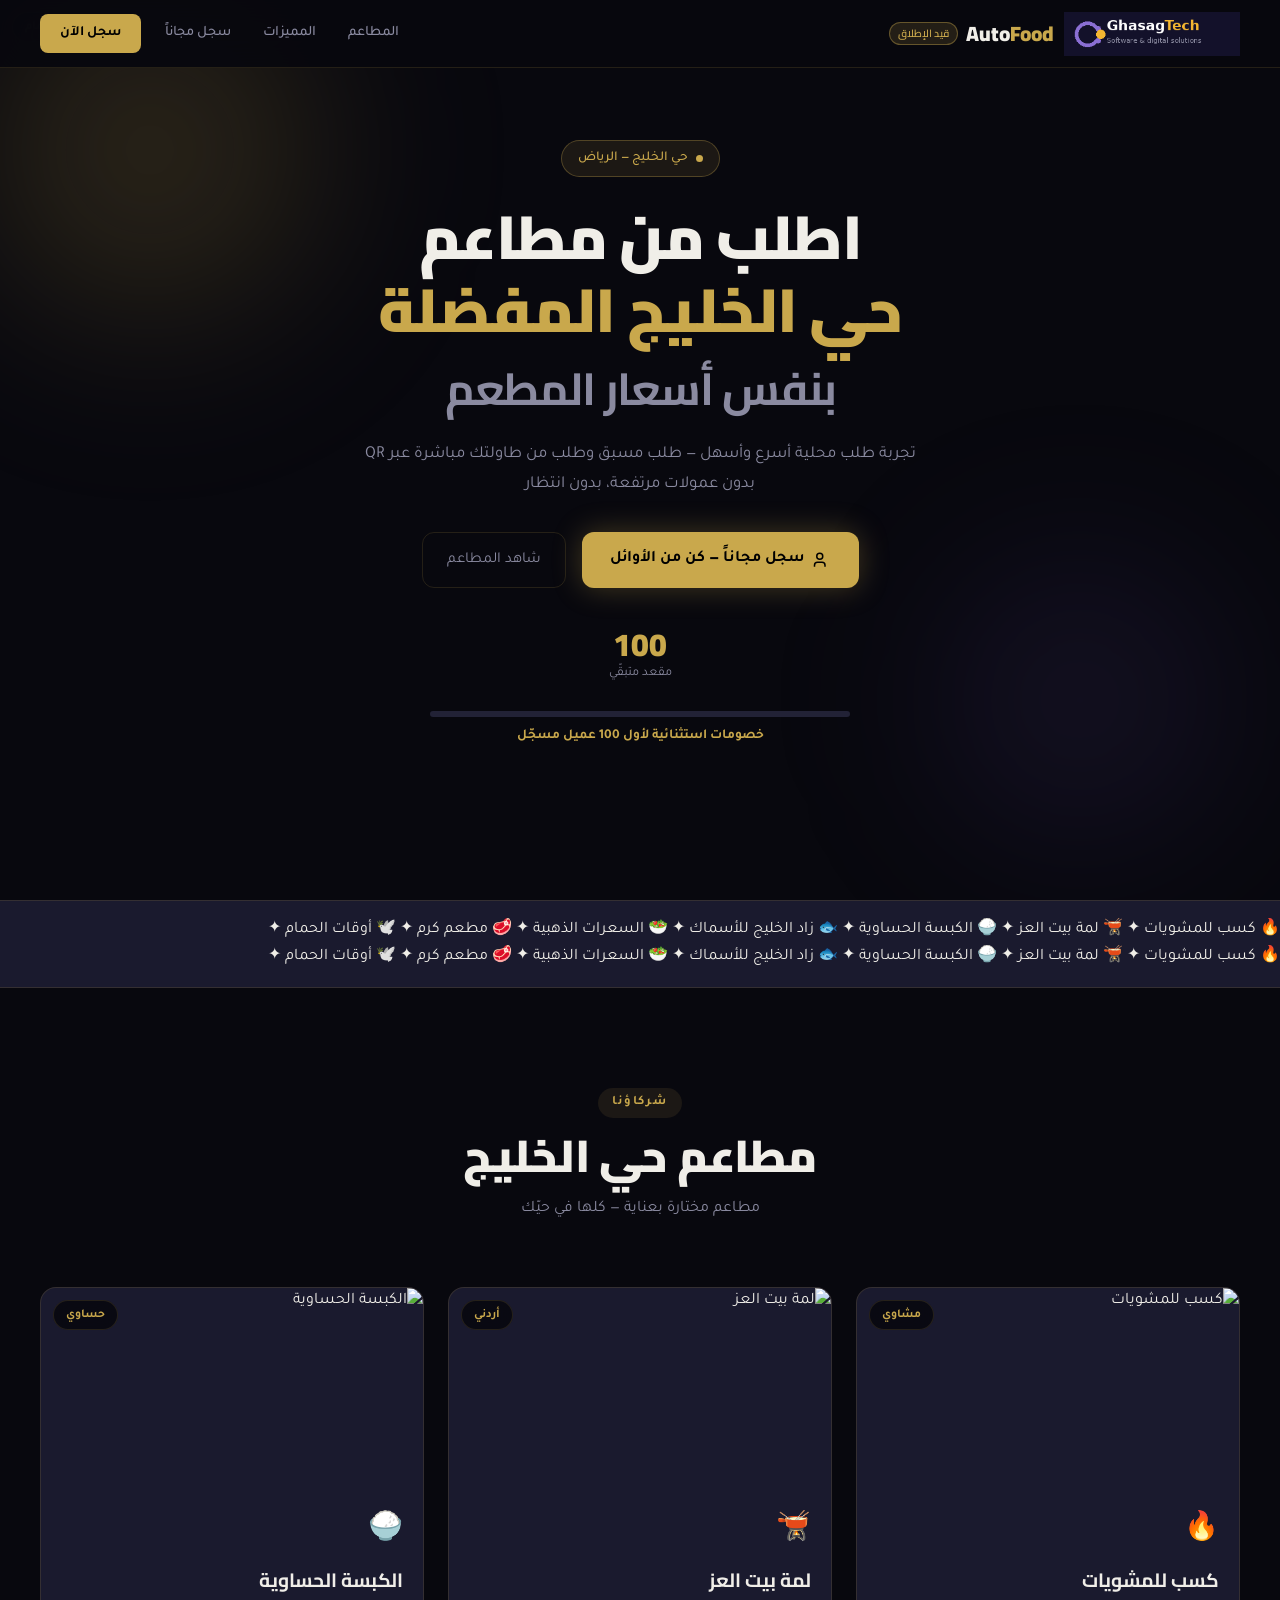
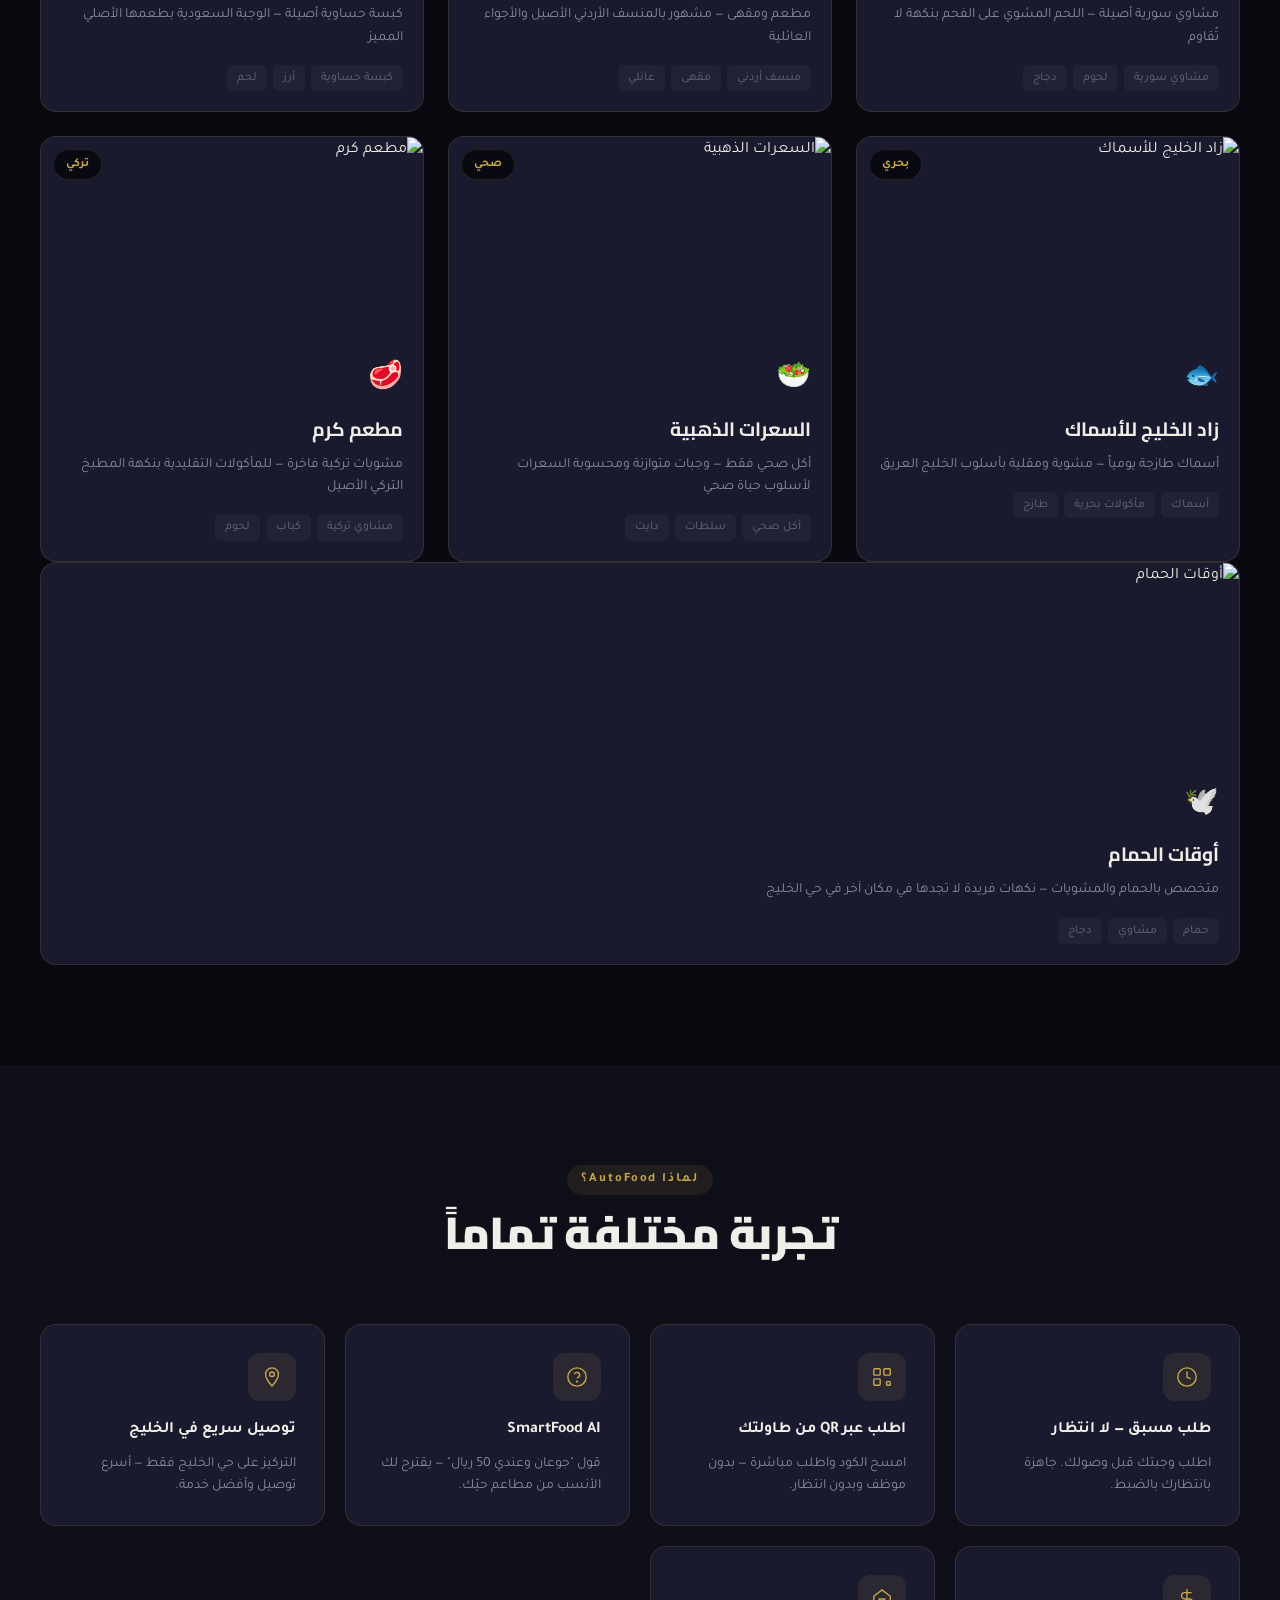
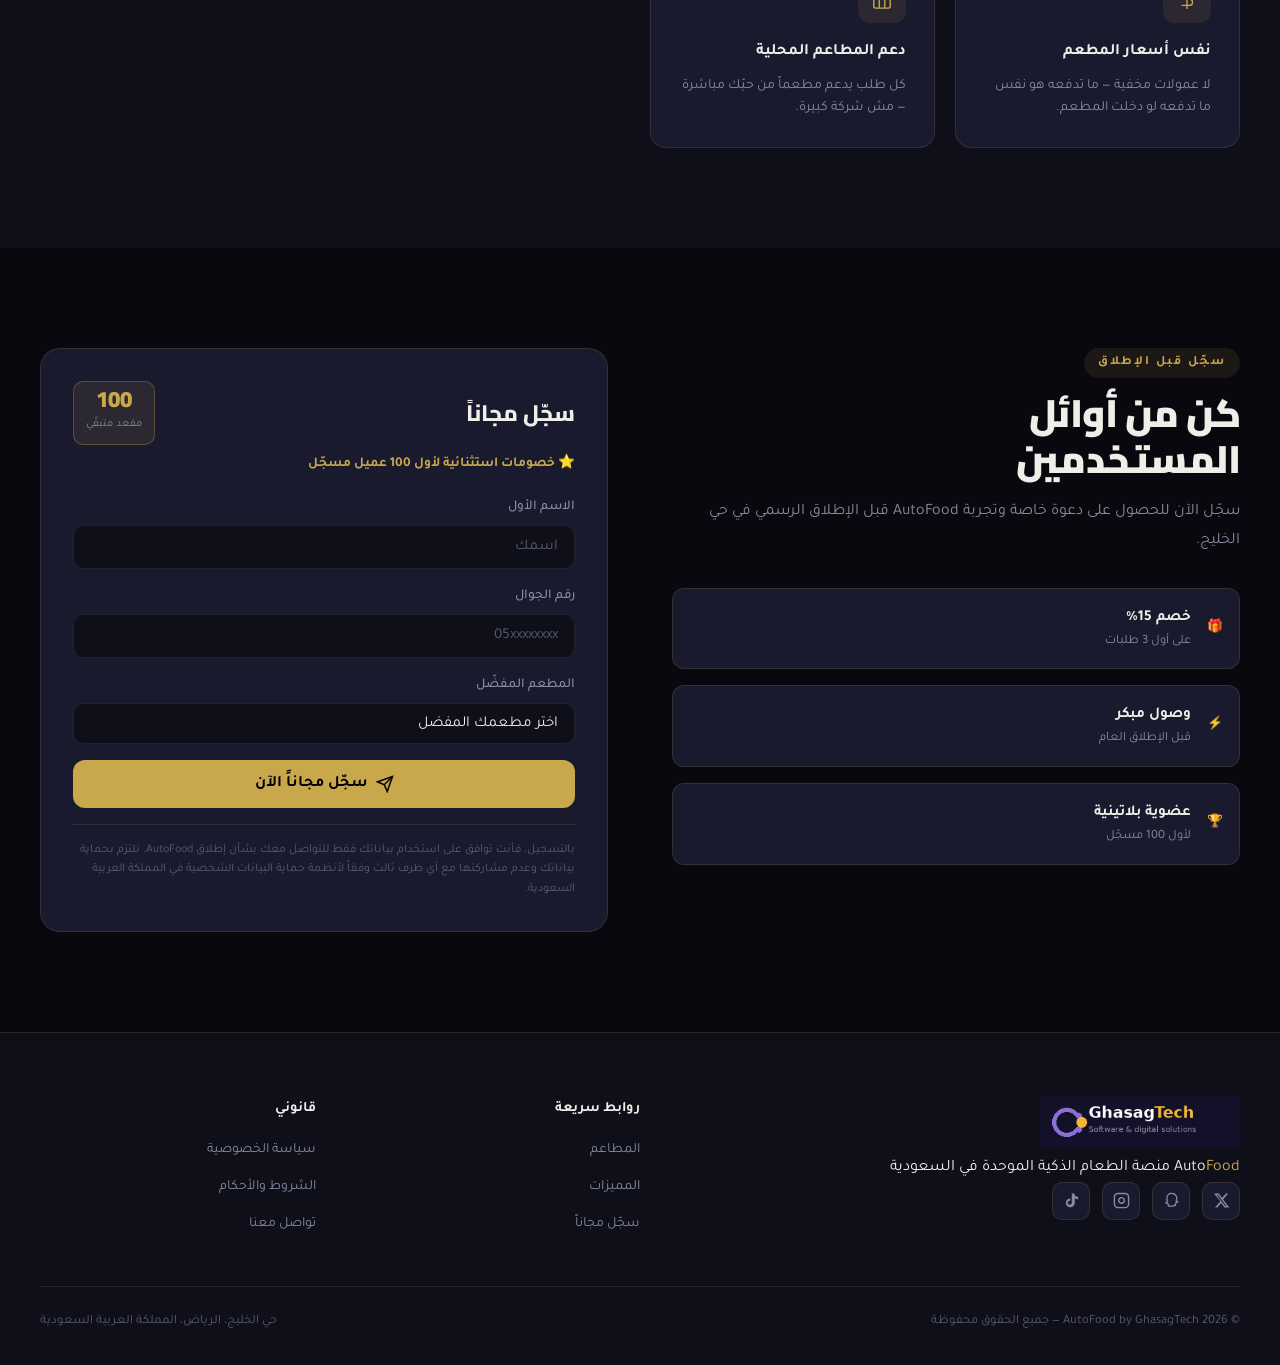
==== commit e3d1ee64: "Update index.html" ====
--- a/index.html
+++ b/index.html
@@ -18,7 +18,7 @@
 <nav class="nav" id="nav">
   <div class="nav-inner">
     <div class="nav-logo">
-      <img src="ghasaqtech-header-280w.png" srcset="ghasaqtech-header-280w.png 280w, ghasaqtech-header-560w.png 560w" sizes="(max-width:600px) 140px, 200px" alt="GhasagTech" class="nav-logo-img">
+      <img src="ghasagtech-header-280w.png" srcset="ghasagtech-header-280w.png 280w, ghasagtech-header-560w.png 560w" sizes="(max-width:600px) 140px, 200px" alt="GhasagTech" class="nav-logo-img">
       <span class="nav-app-name">
         <span class="logo-ltr"><span class="logo-auto">Auto</span><span class="logo-food">Food</span></span>
         <span class="launch-badge">قيد الإطلاق</span>
@@ -69,25 +69,10 @@
 
 <!-- TICKER -->
 <div class="ticker-wrap">
-  <div class="ticker">
-    <div class="ticker-set">
-      <span>🔥 كسب للمشويات</span> <span class="tdot">✦</span>
-      <span>🫕 لمة بيت العز</span> <span class="tdot">✦</span>
-      <span>🍚 الكبسة الحساوية</span> <span class="tdot">✦</span>
-      <span>🐟 زاد الخليج للأسماك</span> <span class="tdot">✦</span>
-      <span>🥗 السعرات الذهبية</span> <span class="tdot">✦</span>
-      <span>🥩 مطعم كرم</span> <span class="tdot">✦</span>
-      <span>🕊️ أوقات الحمام</span> <span class="tdot">✦</span>
-    </div><div class="ticker-set">
-      <span>🔥 كسب للمشويات</span> <span class="tdot">✦</span>
-      <span>🫕 لمة بيت العز</span> <span class="tdot">✦</span>
-      <span>🍚 الكبسة الحساوية</span> <span class="tdot">✦</span>
-      <span>🐟 زاد الخليج للأسماك</span> <span class="tdot">✦</span>
-      <span>🥗 السعرات الذهبية</span> <span class="tdot">✦</span>
-      <span>🥩 مطعم كرم</span> <span class="tdot">✦</span>
-      <span>🕊️ أوقات الحمام</span> <span class="tdot">✦</span>
-    </div>
-  </div>
+  <div class="ticker-track">
+    <div class="ticker-set"><span>🔥 كسب للمشويات</span><span class="tdot"> ✦ </span><span>🫕 لمة بيت العز</span><span class="tdot"> ✦ </span><span>🍚 الكبسة الحساوية</span><span class="tdot"> ✦ </span><span>🐟 زاد الخليج للأسماك</span><span class="tdot"> ✦ </span><span>🥗 السعرات الذهبية</span><span class="tdot"> ✦ </span><span>🥩 مطعم كرم</span><span class="tdot"> ✦ </span><span>🕊️ أوقات الحمام</span><span class="tdot"> ✦ </span></div><div class="ticker-set"><span>🔥 كسب للمشويات</span><span class="tdot"> ✦ </span><span>🫕 لمة بيت العز</span><span class="tdot"> ✦ </span><span>🍚 الكبسة الحساوية</span><span class="tdot"> ✦ </span><span>🐟 زاد الخليج للأسماك</span><span class="tdot"> ✦ </span><span>🥗 السعرات الذهبية</span><span class="tdot"> ✦ </span><span>🥩 مطعم كرم</span><span class="tdot"> ✦ </span><span>🕊️ أوقات الحمام</span><span class="tdot"> ✦ </span></div>
+  </div>
+</div>
 </div>
 
 <!-- RESTAURANTS -->
@@ -330,7 +315,7 @@
 
       <!-- شعار الشركة -->
       <div class="footer-brand">
-        <img src="ghasaqtech-header-280w.png" alt="GhasagTech" class="footer-logo-img">
+        <img src="ghasagtech-header-280w.png" alt="GhasagTech" class="footer-logo-img">
         <div class="footer-autofood">
           <span class="logo-ltr"><span class="logo-auto">Auto</span><span class="logo-food">Food</span></span>
           <span class="footer-tagline">منصة الطعام الذكية الموحدة في السعودية</span>
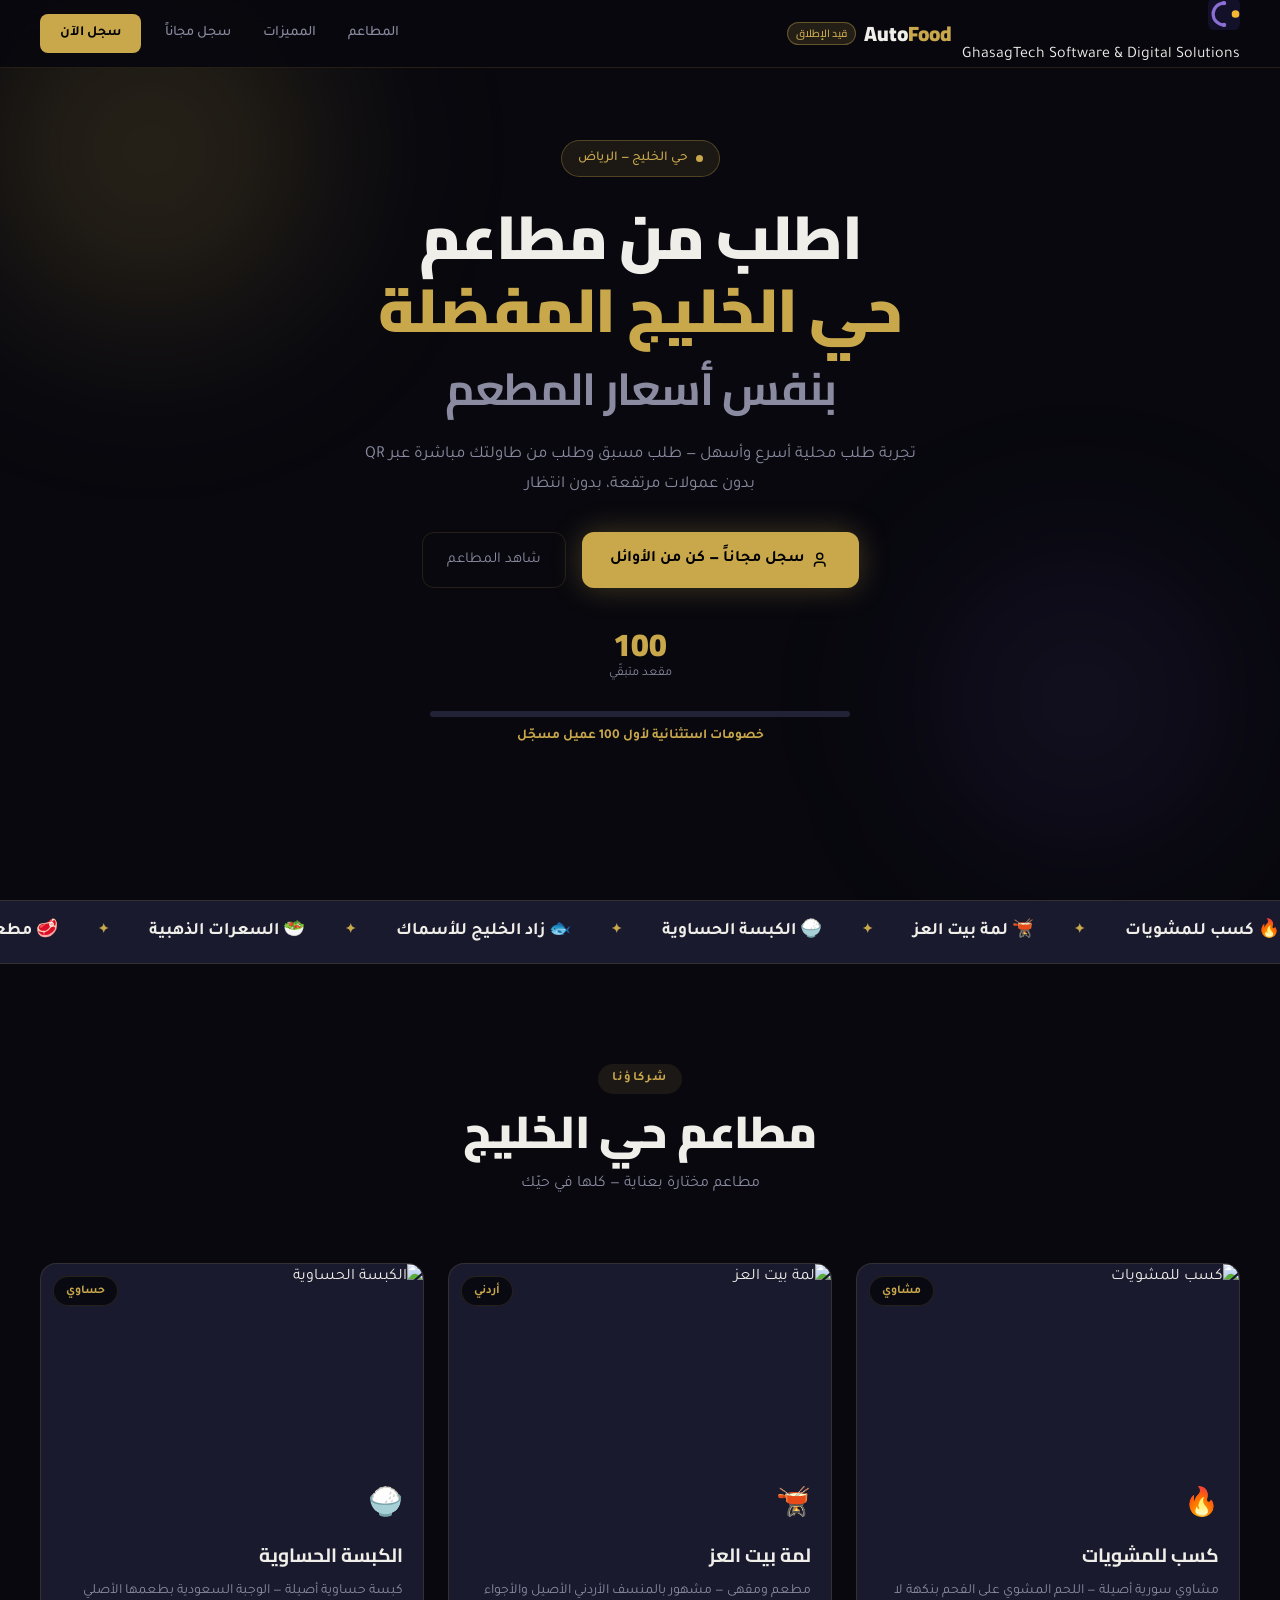
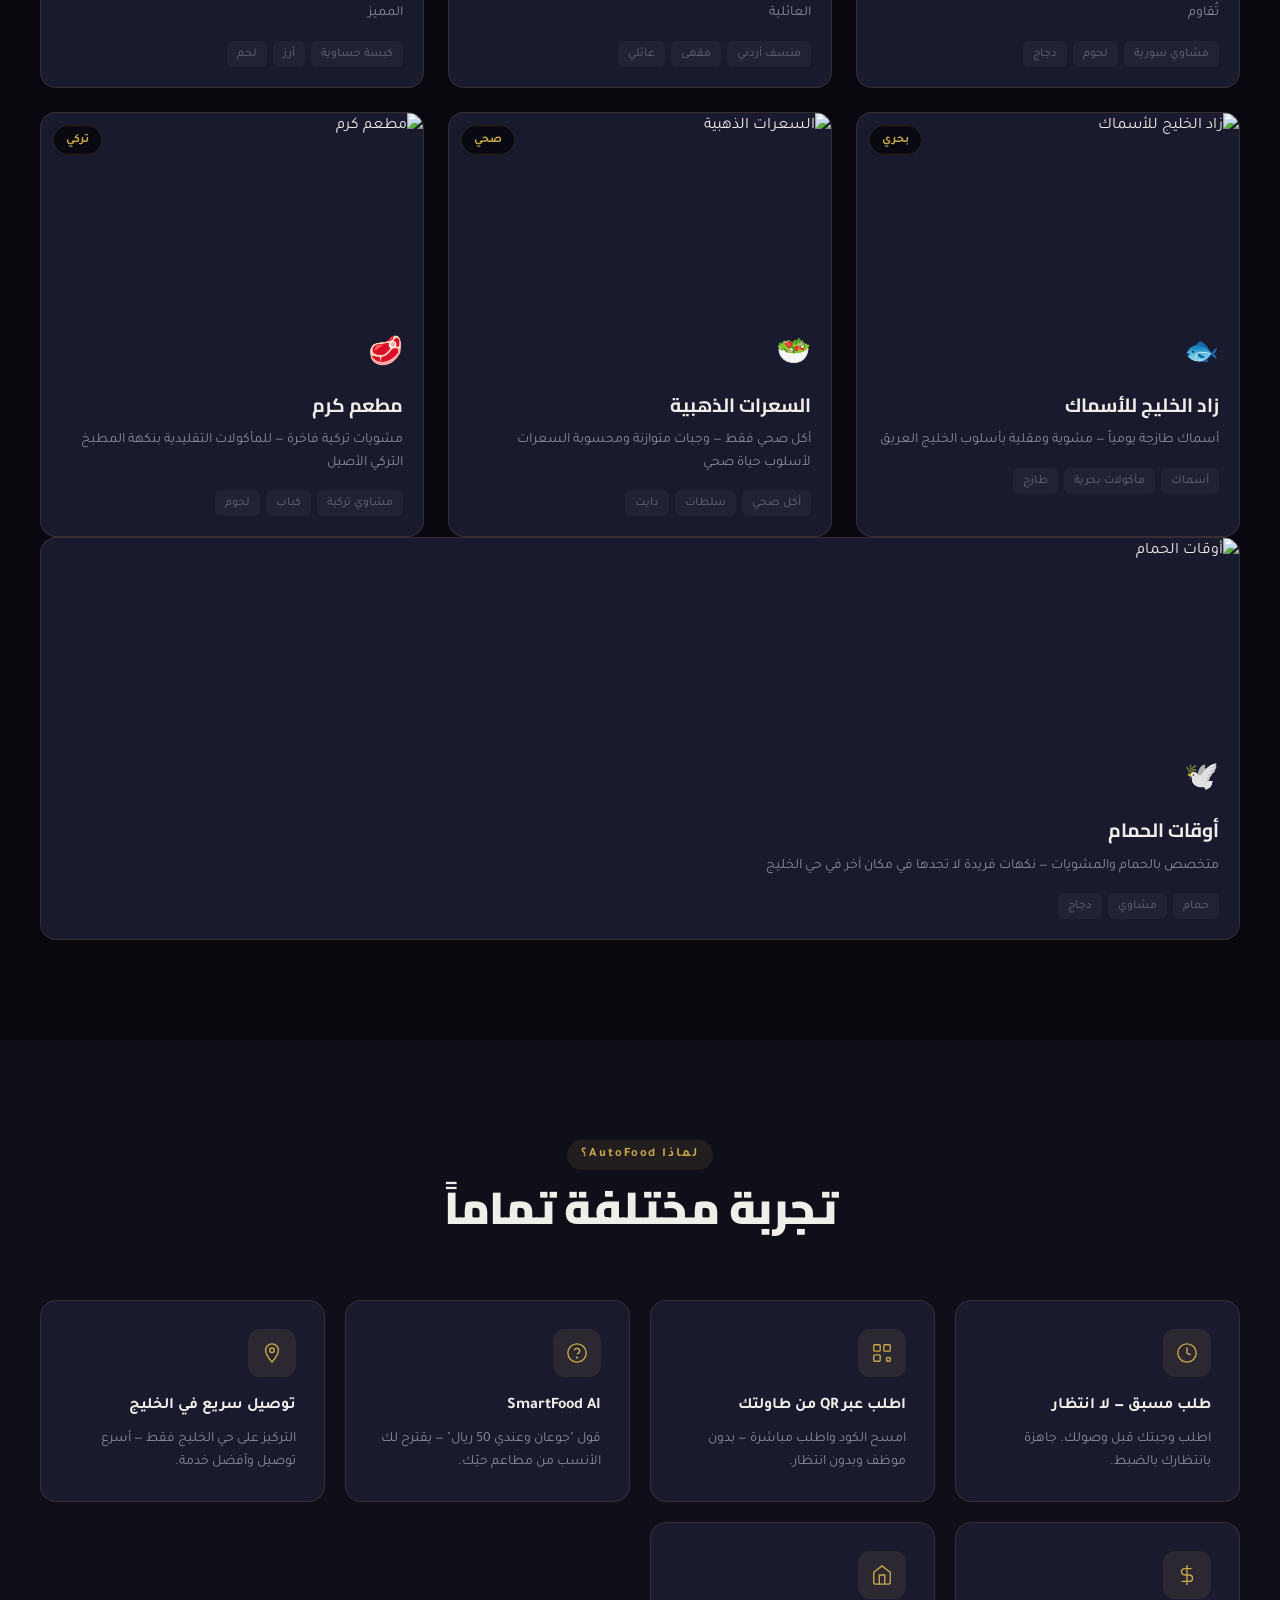
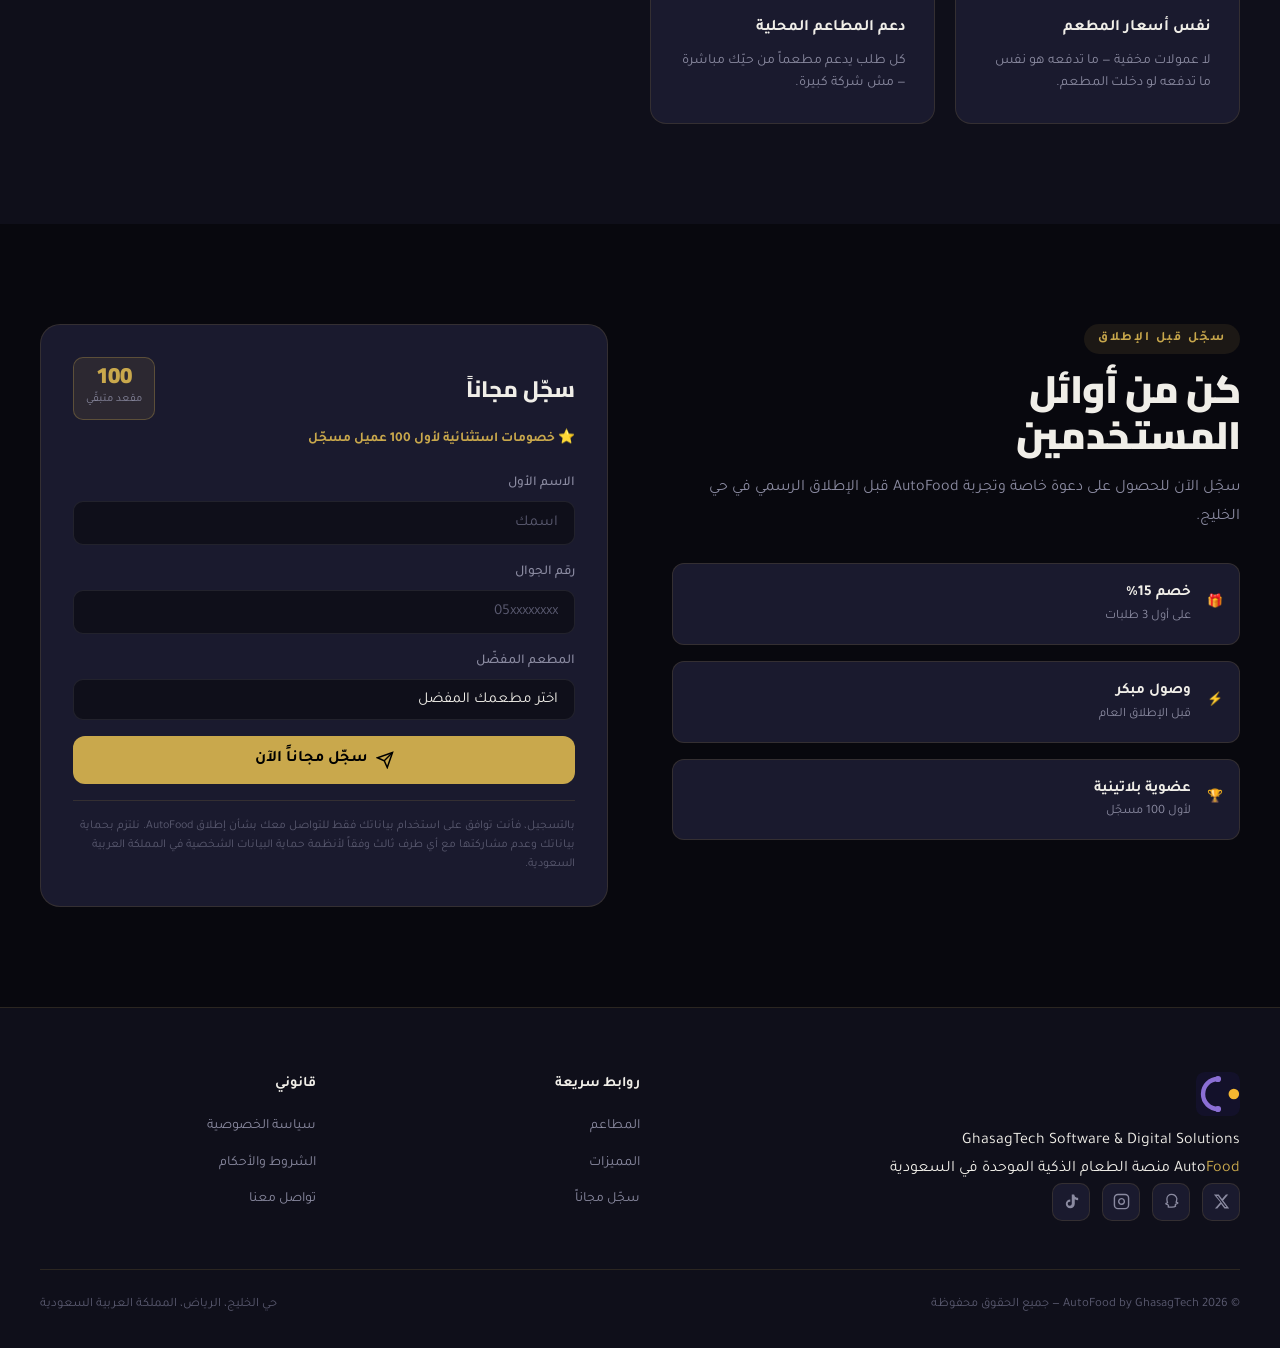
==== commit 94470d01: "Update index.html" ====
--- a/index.html
+++ b/index.html
@@ -18,7 +18,19 @@
 <nav class="nav" id="nav">
   <div class="nav-inner">
     <div class="nav-logo">
-      <img src="ghasagtech-header-280w.png" srcset="ghasagtech-header-280w.png 280w, ghasagtech-header-560w.png 560w" sizes="(max-width:600px) 140px, 200px" alt="GhasagTech" class="nav-logo-img">
+      <div class="gs-logo">
+        <svg width="32" height="32" viewBox="0 0 50 50" xmlns="http://www.w3.org/2000/svg">
+          <rect width="50" height="50" rx="10" fill="#13112A"/>
+          <path d="M 25 8 A 17 17 0 1 0 25 42" stroke="#8B6FD4" stroke-width="5" fill="none" stroke-linecap="round"/>
+          <circle cx="25" cy="8" r="3.5" fill="#8B6FD4"/>
+          <circle cx="25" cy="42" r="3.5" fill="#8B6FD4"/>
+          <circle cx="43" cy="25" r="6" fill="#F5B731"/>
+        </svg>
+        <div class="gs-text">
+          <span class="gs-name">Ghasag<span class="gs-gold">Tech</span></span>
+          <span class="gs-sub">Software &amp; Digital Solutions</span>
+        </div>
+      </div>
       <span class="nav-app-name">
         <span class="logo-ltr"><span class="logo-auto">Auto</span><span class="logo-food">Food</span></span>
         <span class="launch-badge">قيد الإطلاق</span>
@@ -69,10 +81,36 @@
 
 <!-- TICKER -->
 <div class="ticker-wrap">
-  <div class="ticker-track">
-    <div class="ticker-set"><span>🔥 كسب للمشويات</span><span class="tdot"> ✦ </span><span>🫕 لمة بيت العز</span><span class="tdot"> ✦ </span><span>🍚 الكبسة الحساوية</span><span class="tdot"> ✦ </span><span>🐟 زاد الخليج للأسماك</span><span class="tdot"> ✦ </span><span>🥗 السعرات الذهبية</span><span class="tdot"> ✦ </span><span>🥩 مطعم كرم</span><span class="tdot"> ✦ </span><span>🕊️ أوقات الحمام</span><span class="tdot"> ✦ </span></div><div class="ticker-set"><span>🔥 كسب للمشويات</span><span class="tdot"> ✦ </span><span>🫕 لمة بيت العز</span><span class="tdot"> ✦ </span><span>🍚 الكبسة الحساوية</span><span class="tdot"> ✦ </span><span>🐟 زاد الخليج للأسماك</span><span class="tdot"> ✦ </span><span>🥗 السعرات الذهبية</span><span class="tdot"> ✦ </span><span>🥩 مطعم كرم</span><span class="tdot"> ✦ </span><span>🕊️ أوقات الحمام</span><span class="tdot"> ✦ </span></div>
-  </div>
-</div>
+  <div class="ticker">
+    <span>🔥 كسب للمشويات</span><span class="ticker-dot">✦</span>
+    <span>🫕 لمة بيت العز</span><span class="ticker-dot">✦</span>
+    <span>🍚 الكبسة الحساوية</span><span class="ticker-dot">✦</span>
+    <span>🐟 زاد الخليج للأسماك</span><span class="ticker-dot">✦</span>
+    <span>🥗 السعرات الذهبية</span><span class="ticker-dot">✦</span>
+    <span>🥩 مطعم كرم</span><span class="ticker-dot">✦</span>
+    <span>🕊️ أوقات الحمام</span><span class="ticker-dot">✦</span>
+    <span>🔥 كسب للمشويات</span><span class="ticker-dot">✦</span>
+    <span>🫕 لمة بيت العز</span><span class="ticker-dot">✦</span>
+    <span>🍚 الكبسة الحساوية</span><span class="ticker-dot">✦</span>
+    <span>🐟 زاد الخليج للأسماك</span><span class="ticker-dot">✦</span>
+    <span>🥗 السعرات الذهبية</span><span class="ticker-dot">✦</span>
+    <span>🥩 مطعم كرم</span><span class="ticker-dot">✦</span>
+    <span>🕊️ أوقات الحمام</span><span class="ticker-dot">✦</span>
+    <span>🔥 كسب للمشويات</span><span class="ticker-dot">✦</span>
+    <span>🫕 لمة بيت العز</span><span class="ticker-dot">✦</span>
+    <span>🍚 الكبسة الحساوية</span><span class="ticker-dot">✦</span>
+    <span>🐟 زاد الخليج للأسماك</span><span class="ticker-dot">✦</span>
+    <span>🥗 السعرات الذهبية</span><span class="ticker-dot">✦</span>
+    <span>🥩 مطعم كرم</span><span class="ticker-dot">✦</span>
+    <span>🕊️ أوقات الحمام</span><span class="ticker-dot">✦</span>
+    <span>🔥 كسب للمشويات</span><span class="ticker-dot">✦</span>
+    <span>🫕 لمة بيت العز</span><span class="ticker-dot">✦</span>
+    <span>🍚 الكبسة الحساوية</span><span class="ticker-dot">✦</span>
+    <span>🐟 زاد الخليج للأسماك</span><span class="ticker-dot">✦</span>
+    <span>🥗 السعرات الذهبية</span><span class="ticker-dot">✦</span>
+    <span>🥩 مطعم كرم</span><span class="ticker-dot">✦</span>
+    <span>🕊️ أوقات الحمام</span><span class="ticker-dot">✦</span>
+  </div>
 </div>
 
 <!-- RESTAURANTS -->
@@ -315,7 +353,19 @@
 
       <!-- شعار الشركة -->
       <div class="footer-brand">
-        <img src="ghasagtech-header-280w.png" alt="GhasagTech" class="footer-logo-img">
+        <div class="gs-logo gs-logo-lg">
+          <svg width="44" height="44" viewBox="0 0 50 50" xmlns="http://www.w3.org/2000/svg">
+            <rect width="50" height="50" rx="10" fill="#13112A"/>
+            <path d="M 25 8 A 17 17 0 1 0 25 42" stroke="#8B6FD4" stroke-width="5" fill="none" stroke-linecap="round"/>
+            <circle cx="25" cy="8" r="3.5" fill="#8B6FD4"/>
+            <circle cx="25" cy="42" r="3.5" fill="#8B6FD4"/>
+            <circle cx="43" cy="25" r="6" fill="#F5B731"/>
+          </svg>
+          <div class="gs-text">
+            <span class="gs-name">Ghasag<span class="gs-gold">Tech</span></span>
+            <span class="gs-sub">Software &amp; Digital Solutions</span>
+          </div>
+        </div>
         <div class="footer-autofood">
           <span class="logo-ltr"><span class="logo-auto">Auto</span><span class="logo-food">Food</span></span>
           <span class="footer-tagline">منصة الطعام الذكية الموحدة في السعودية</span>
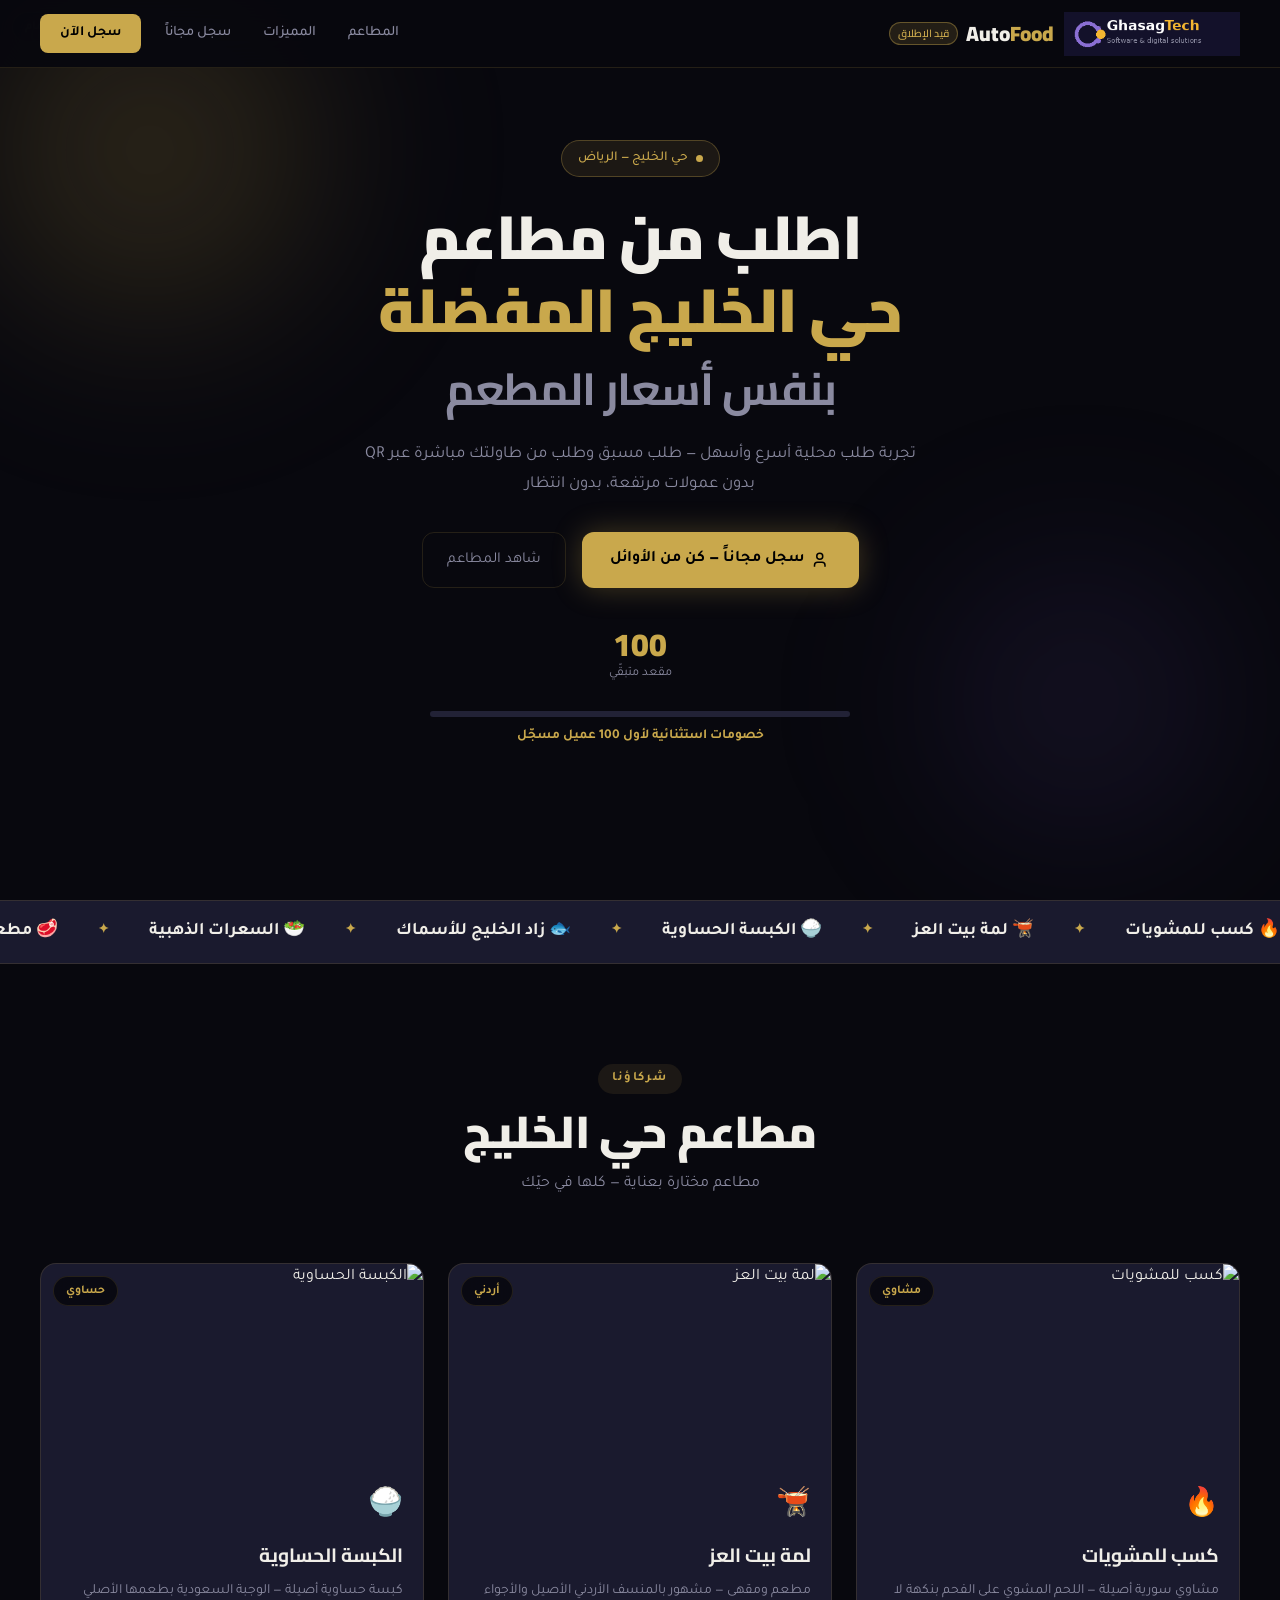
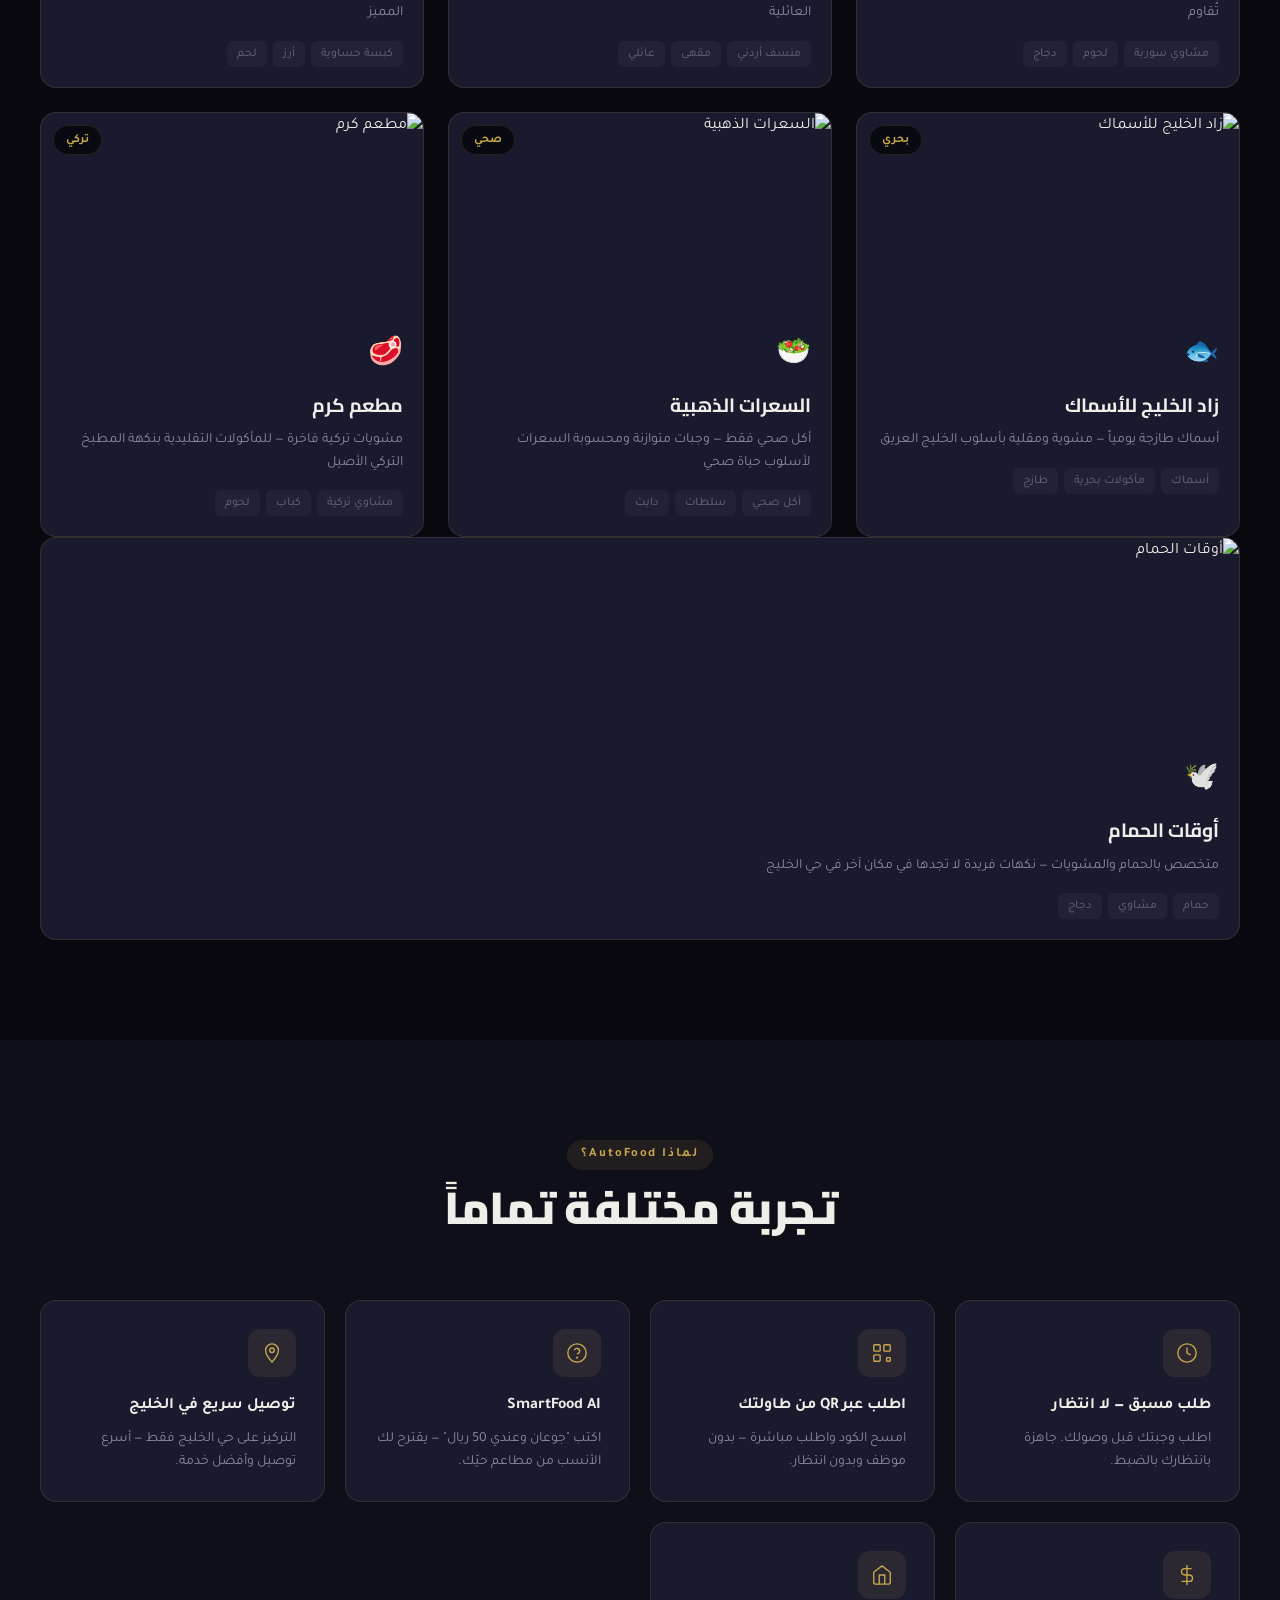
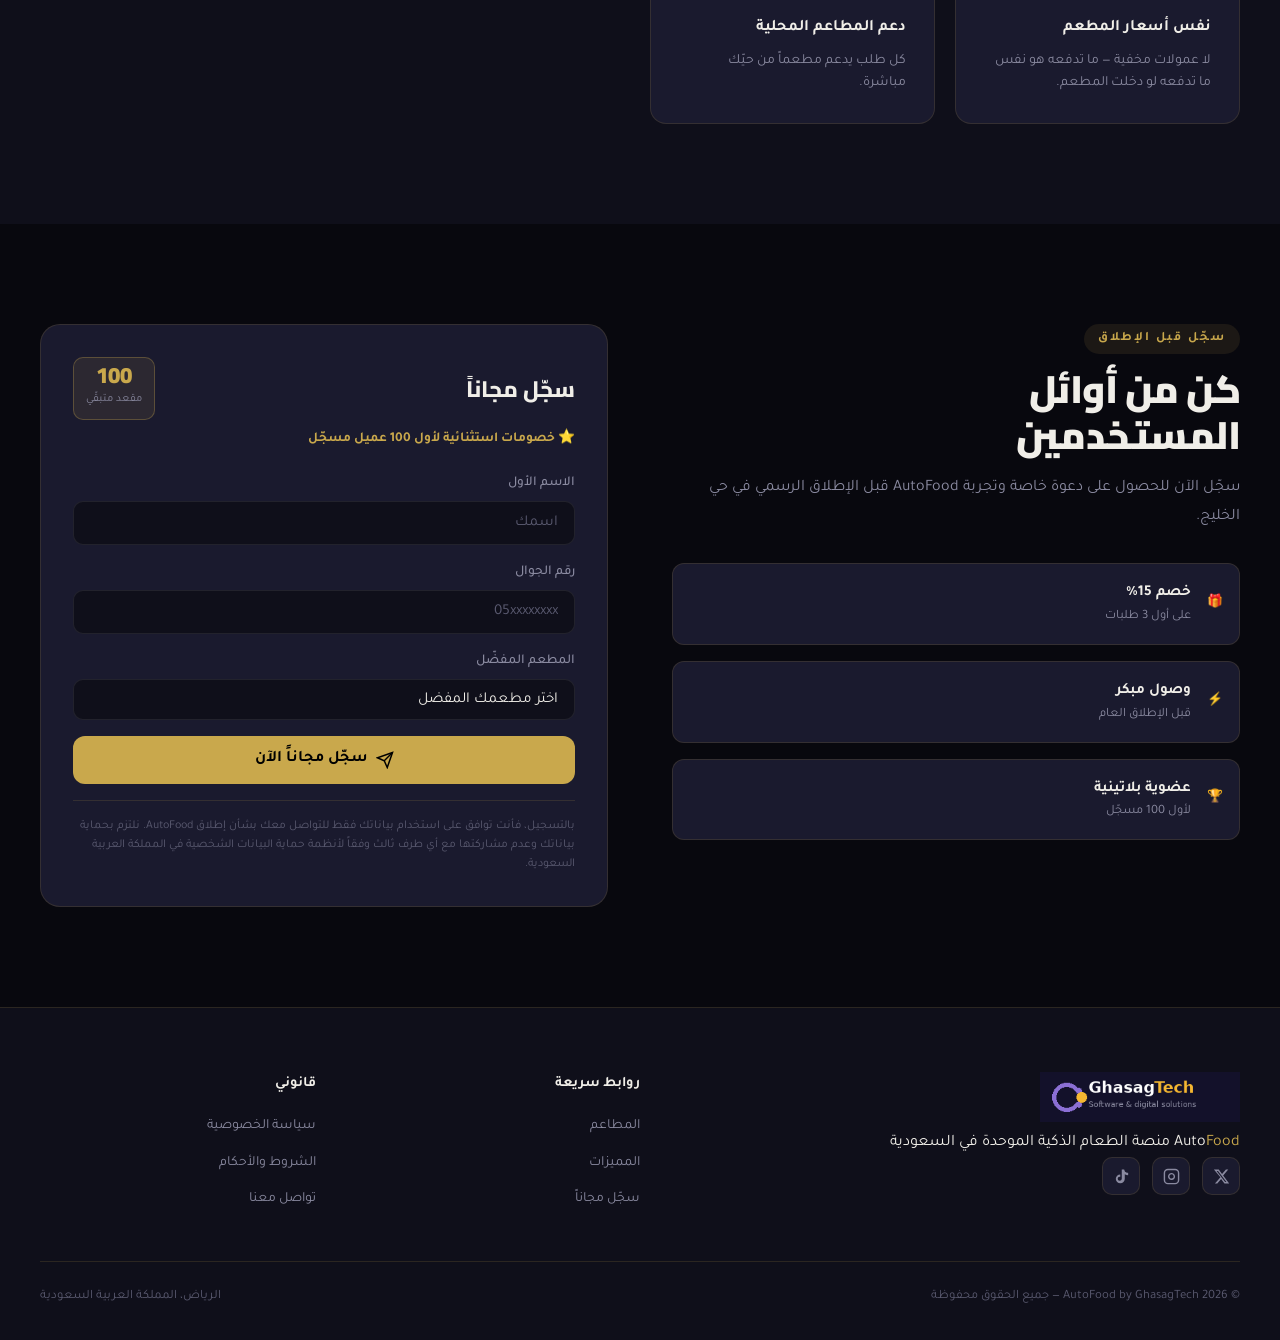
==== commit 6fd575af: "Update index.html" ====
--- a/index.html
+++ b/index.html
@@ -10,7 +10,217 @@
 <link rel="preconnect" href="https://fonts.googleapis.com">
 <link rel="preconnect" href="https://fonts.gstatic.com" crossorigin>
 <link href="https://fonts.googleapis.com/css2?family=Tajawal:wght@300;400;500;700;800;900&family=Cairo:wght@300;400;600;700;900&display=swap" rel="stylesheet">
-<link rel="stylesheet" href="style.css">
+<style>*, *::before, *::after { box-sizing: border-box; margin: 0; padding: 0; }
+:root {
+  --gold: #C9A84C; --gold-light: #E8C96A;
+  --bg: #08080E; --bg2: #0F0F1A;
+  --surface: #1A1A2E; --surface2: #222236;
+  --text: #F0EEE8; --text-muted: #8A8AA0; --text-dim: #5A5A70;
+  --border: rgba(201,168,76,0.15); --radius: 16px;
+}
+html { scroll-behavior: smooth; }
+body { font-family: 'Tajawal','Cairo',sans-serif; background: var(--bg); color: var(--text); direction: rtl; overflow-x: hidden; line-height: 1.7; }
+img { display: block; max-width: 100%; }
+a { text-decoration: none; color: inherit; }
+ul { list-style: none; }
+
+/* NAV */
+.nav { position: fixed; top:0; left:0; right:0; z-index:100; padding:0 2rem; height:68px; display:flex; align-items:center; background:rgba(8,8,14,0.95); backdrop-filter:blur(20px); border-bottom:1px solid var(--border); }
+.nav-inner { max-width:1200px; margin:0 auto; width:100%; display:flex; align-items:center; gap:1.5rem; }
+.nav-logo { display:flex; align-items:center; gap:10px; }
+.nav-logo-img { height:44px; width:auto; }
+.nav-app-name { display:flex; align-items:center; gap:8px; font-family:'Cairo',sans-serif; font-weight:900; font-size:1.3rem; }
+.logo-auto { color:var(--text); }
+.logo-food { color:var(--gold); }
+.launch-badge { font-size:0.65rem; font-weight:600; padding:2px 8px; background:rgba(201,168,76,0.15); border:1px solid rgba(201,168,76,0.4); border-radius:100px; color:var(--gold); white-space:nowrap; }
+.nav-links { display:flex; align-items:center; gap:2rem; margin-right:auto; }
+.nav-links a { font-size:0.9rem; color:var(--text-muted); transition:color 0.2s; font-weight:500; }
+.nav-links a:hover { color:var(--text); }
+.btn-nav { padding:0.5rem 1.25rem; background:var(--gold); color:#000; border-radius:8px; font-size:0.875rem; font-weight:700; transition:background 0.2s; white-space:nowrap; }
+.btn-nav:hover { background:var(--gold-light); }
+
+/* HERO */
+.hero { min-height:100vh; display:flex; align-items:center; position:relative; overflow:hidden; padding:68px 2rem 80px; }
+.hero-bg { position:absolute; inset:0; pointer-events:none; }
+.orb { position:absolute; border-radius:50%; filter:blur(80px); }
+.orb1 { width:500px; height:500px; background:radial-gradient(circle,rgba(201,168,76,0.25) 0%,transparent 70%); top:-100px; left:-100px; }
+.orb2 { width:400px; height:400px; background:radial-gradient(circle,rgba(107,79,187,0.18) 0%,transparent 70%); bottom:0; right:0; }
+.hero-content { position:relative; z-index:2; max-width:700px; margin:0 auto; text-align:center; width:100%; }
+.hero-badge { display:inline-flex; align-items:center; gap:8px; padding:6px 16px; background:rgba(201,168,76,0.1); border:1px solid rgba(201,168,76,0.3); border-radius:100px; font-size:0.85rem; color:var(--gold); margin-bottom:1.5rem; font-weight:500; }
+.badge-dot { width:7px; height:7px; background:var(--gold); border-radius:50%; animation:pulse 2s ease-in-out infinite; }
+@keyframes pulse { 0%,100%{opacity:1;transform:scale(1)} 50%{opacity:0.5;transform:scale(0.8)} }
+.hero-title { font-family:'Cairo',sans-serif; font-size:clamp(2.2rem,5vw,3.8rem); font-weight:900; line-height:1.2; margin-bottom:1.25rem; letter-spacing:-1px; }
+.title-highlight { color:var(--gold); }
+.title-sub { font-size:clamp(1.6rem,3.5vw,2.8rem); color:var(--text-muted); font-weight:700; }
+.hero-desc { font-size:1.05rem; color:var(--text-muted); margin-bottom:2rem; line-height:1.8; }
+.hero-cta { display:flex; align-items:center; justify-content:center; gap:1rem; flex-wrap:wrap; margin-bottom:2.5rem; }
+.btn-primary { display:inline-flex; align-items:center; gap:8px; padding:0.875rem 1.75rem; background:var(--gold); color:#000; border-radius:12px; font-size:1rem; font-weight:700; transition:all 0.2s; box-shadow:0 0 30px rgba(201,168,76,0.3); }
+.btn-primary:hover { background:var(--gold-light); transform:translateY(-2px); }
+.btn-ghost { display:inline-flex; align-items:center; gap:6px; padding:0.875rem 1.5rem; border:1px solid var(--border); border-radius:12px; font-size:0.95rem; color:var(--text-muted); transition:all 0.2s; }
+.btn-ghost:hover { border-color:var(--gold); color:var(--gold); }
+.hero-stats { display:flex; align-items:center; justify-content:center; gap:2rem; margin-bottom:1.5rem; flex-wrap:wrap; }
+.stat { text-align:center; }
+.stat-num { display:block; font-family:'Cairo',sans-serif; font-size:2rem; font-weight:900; color:var(--gold); line-height:1; }
+.stat-label { font-size:0.8rem; color:var(--text-muted); margin-top:2px; }
+.stat-divider { width:1px; height:40px; background:var(--border); }
+.progress-wrap { max-width:420px; margin:0 auto; }
+.progress-bar { height:6px; background:var(--surface2); border-radius:10px; overflow:hidden; margin-bottom:8px; }
+.progress-fill { height:100%; background:linear-gradient(90deg,#A07830,var(--gold)); border-radius:10px; transition:width 0.8s ease; }
+.progress-label { font-size:0.85rem; color:var(--gold); text-align:center; font-weight:600; }
+
+/* TICKER */
+.ticker-wrap { overflow:hidden; background:var(--surface); border-top:1px solid var(--border); border-bottom:1px solid var(--border); padding:16px 0; }
+.ticker { display:flex; align-items:center; white-space:nowrap; animation:ticker 22s linear infinite; width:max-content; }
+.ticker span { font-size:1.1rem; color:var(--text); font-weight:600; padding-left:2.5rem; }
+.ticker-dot { color:var(--gold) !important; font-size:0.8rem !important; padding-left:2.5rem; }
+@keyframes ticker { from{transform:translateX(0)} to{transform:translateX(-50%)} }
+
+/* SECTIONS */
+.section { padding:100px 2rem; }
+.section-dark { background:var(--bg2); }
+.container { max-width:1200px; margin:0 auto; }
+.section-header { text-align:center; margin-bottom:4rem; }
+.eyebrow { display:inline-block; font-size:0.8rem; font-weight:700; color:var(--gold); letter-spacing:0.15em; margin-bottom:0.75rem; padding:4px 14px; background:rgba(201,168,76,0.1); border-radius:100px; }
+.section-title { font-family:'Cairo',sans-serif; font-size:clamp(1.8rem,3.5vw,2.8rem); font-weight:900; letter-spacing:-0.5px; margin-bottom:0.75rem; line-height:1.2; }
+.section-desc { color:var(--text-muted); font-size:1rem; }
+
+/* RESTAURANTS */
+.restaurants-grid { display:grid; grid-template-columns:repeat(auto-fill,minmax(300px,1fr)); gap:1.5rem; }
+.rest-card { background:var(--surface); border-radius:var(--radius); overflow:hidden; border:1px solid var(--border); transition:transform 0.3s,border-color 0.3s,box-shadow 0.3s; }
+.rest-card:hover { transform:translateY(-6px); border-color:rgba(201,168,76,0.4); box-shadow:0 20px 40px rgba(0,0,0,0.4); }
+.rest-img-wrap { position:relative; height:200px; overflow:hidden; }
+.rest-img { width:100%; height:100%; object-fit:cover; object-position:center; transition:transform 0.5s; }
+.rest-card:hover .rest-img { transform:scale(1.06); }
+.rest-tag { position:absolute; top:12px; left:12px; padding:4px 12px; background:rgba(8,8,14,0.85); backdrop-filter:blur(10px); border:1px solid var(--border); border-radius:100px; font-size:0.75rem; color:var(--gold); font-weight:600; }
+.rest-body { padding:1.25rem; text-align:right; }
+.rest-icon { font-size:1.75rem; margin-bottom:0.5rem; }
+.rest-name { font-family:'Cairo',sans-serif; font-size:1.2rem; font-weight:700; margin-bottom:0.5rem; }
+.rest-desc-text { font-size:0.875rem; color:var(--text-muted); line-height:1.6; margin-bottom:1rem; }
+.rest-tags { display:flex; flex-wrap:wrap; gap:6px; }
+.rest-tags span { padding:3px 10px; background:var(--surface2); border-radius:6px; font-size:0.75rem; color:var(--text-dim); font-weight:500; }
+
+/* FEATURES */
+.features-grid { display:grid; grid-template-columns:repeat(auto-fill,minmax(280px,1fr)); gap:1.25rem; }
+.feature-card { padding:1.75rem; background:var(--surface); border-radius:var(--radius); border:1px solid var(--border); transition:border-color 0.3s,transform 0.3s; }
+.feature-card:hover { border-color:rgba(201,168,76,0.35); transform:translateY(-3px); }
+.feature-icon { width:48px; height:48px; background:rgba(201,168,76,0.1); border-radius:12px; display:flex; align-items:center; justify-content:center; margin-bottom:1rem; }
+.feature-icon svg { width:22px; height:22px; stroke:var(--gold); }
+.feature-card h3 { font-size:1rem; font-weight:700; margin-bottom:0.5rem; }
+.feature-card p { font-size:0.875rem; color:var(--text-muted); line-height:1.6; }
+
+/* REGISTER */
+.register-wrap { display:grid; grid-template-columns:1fr 1fr; gap:4rem; align-items:start; }
+.register-left h2 { font-family:'Cairo',sans-serif; font-size:clamp(2rem,3vw,2.8rem); font-weight:900; letter-spacing:-0.5px; margin-bottom:1rem; line-height:1.2; }
+.register-left p { color:var(--text-muted); margin-bottom:2rem; line-height:1.8; }
+.register-perks { display:flex; flex-direction:column; gap:1rem; }
+.perk { display:flex; align-items:center; gap:1rem; padding:1rem; background:var(--surface); border-radius:12px; border:1px solid var(--border); }
+.perk-icon { font-size:1.5rem; }
+.perk div { display:flex; flex-direction:column; }
+.perk strong { font-size:0.95rem; }
+.perk span { font-size:0.8rem; color:var(--text-muted); }
+.form-card { background:var(--surface); border:1px solid var(--border); border-radius:20px; padding:2rem; }
+.form-header { display:flex; align-items:center; justify-content:space-between; margin-bottom:0.5rem; }
+.form-header h3 { font-family:'Cairo',sans-serif; font-size:1.4rem; font-weight:800; }
+.spots-counter { text-align:center; background:rgba(201,168,76,0.1); border:1px solid rgba(201,168,76,0.3); border-radius:10px; padding:6px 12px; }
+.spots-num { display:block; font-family:'Cairo',sans-serif; font-size:1.4rem; font-weight:900; color:var(--gold); line-height:1; }
+.spots-lbl { font-size:0.7rem; color:var(--text-muted); }
+.form-offer { font-size:0.85rem; color:var(--gold); margin-bottom:1.25rem; font-weight:600; }
+.form-group { margin-bottom:1rem; }
+.form-group label { display:block; font-size:0.85rem; color:var(--text-muted); margin-bottom:6px; font-weight:500; }
+.form-group input,.form-group select { width:100%; padding:0.75rem 1rem; background:var(--bg2); border:1px solid rgba(255,255,255,0.08); border-radius:10px; color:var(--text); font-family:'Tajawal',sans-serif; font-size:0.95rem; transition:border-color 0.2s; direction:rtl; -webkit-appearance:none; }
+.form-group input:focus,.form-group select:focus { outline:none; border-color:var(--gold); box-shadow:0 0 0 3px rgba(201,168,76,0.1); }
+.form-group input::placeholder { color:var(--text-dim); }
+.btn-submit { width:100%; padding:0.9rem; background:var(--gold); color:#000; border:none; border-radius:12px; font-family:'Tajawal',sans-serif; font-size:1rem; font-weight:700; cursor:pointer; display:flex; align-items:center; justify-content:center; gap:8px; margin-top:0.5rem; transition:all 0.2s; }
+.btn-submit:hover { background:var(--gold-light); }
+.form-legal { font-size:0.75rem; color:var(--text-dim); margin-top:1rem; line-height:1.6; padding-top:1rem; border-top:1px solid var(--border); }
+.form-success { background:var(--surface); border:1px solid rgba(201,168,76,0.3); border-radius:20px; padding:3rem 2rem; text-align:center; }
+.success-icon { font-size:3rem; margin-bottom:1rem; }
+.form-success h3 { font-size:1.5rem; font-weight:800; margin-bottom:0.75rem; }
+.form-success p { color:var(--text-muted); line-height:1.7; }
+.success-sub { color:var(--gold); margin-top:0.5rem; font-weight:600; }
+
+/* FOOTER */
+.footer { background:var(--bg2); border-top:1px solid var(--border); padding:4rem 2rem 2rem; }
+.footer-top { max-width:1200px; margin:0 auto; display:grid; grid-template-columns:2fr 1fr 1fr; gap:3rem; margin-bottom:3rem; }
+.footer-logo-img { height:50px; width:auto; margin-bottom:0.5rem; }
+.footer-brand p { font-size:0.875rem; color:var(--text-muted); line-height:1.7; margin-bottom:1.25rem; }
+.social-links { display:flex; gap:0.75rem; }
+.social-links a { width:38px; height:38px; background:var(--surface); border:1px solid var(--border); border-radius:10px; display:flex; align-items:center; justify-content:center; color:var(--text-muted); transition:all 0.2s; }
+.social-links a:hover { border-color:var(--gold); color:var(--gold); }
+.social-links svg { width:17px; height:17px; }
+.footer-links h4 { font-size:0.9rem; font-weight:700; margin-bottom:1rem; }
+.footer-links ul { display:flex; flex-direction:column; gap:0.6rem; }
+.footer-links a { font-size:0.875rem; color:var(--text-muted); transition:color 0.2s; }
+.footer-links a:hover { color:var(--gold); }
+.footer-bottom { max-width:1200px; margin:0 auto; padding-top:1.5rem; border-top:1px solid var(--border); display:flex; justify-content:space-between; align-items:center; flex-wrap:wrap; gap:0.5rem; }
+.footer-bottom p { font-size:0.8rem; color:var(--text-dim); }
+
+/* RESPONSIVE */
+@media (max-width:900px) { .register-wrap{grid-template-columns:1fr;gap:2.5rem} .footer-top{grid-template-columns:1fr;gap:2rem} }
+@media (max-width:700px) { .nav-links{display:none} .nav-logo-img{height:28px} .nav-app-name{font-size:1rem} .launch-badge{font-size:0.55rem;padding:2px 6px} .btn-nav{padding:0.4rem 0.8rem;font-size:0.78rem} .hero-title{font-size:2rem} .restaurants-grid{grid-template-columns:1fr} .features-grid{grid-template-columns:1fr} .section{padding:70px 1.25rem} .hero{padding:80px 1.25rem 60px} .footer-bottom{flex-direction:column;text-align:center} }
+@media (prefers-reduced-motion:reduce) { *,*::before,*::after{animation-duration:0.01ms !important;transition-duration:0.01ms !important} }
+
+/* Footer AutoFood row */
+.footer-autofood-row { display:flex; align-items:center; gap:8px; margin-bottom:0.5rem; }
+.footer-app-ltr { font-family:'Cairo',sans-serif; font-weight:900; font-size:1.4rem; direction:ltr; unicode-bidi:isolate; display:inline-flex; }
+.flogo-a { color:var(--text); }
+.flogo-f { color:var(--gold); }
+.footer-launch-badge { font-size:0.6rem; font-weight:600; padding:2px 8px; background:rgba(201,168,76,0.15); border:1px solid rgba(201,168,76,0.4); border-radius:100px; color:var(--gold); }
+/* أوقات الحمام - نفس حجم البقية */
+.rest-card-wide { display:block !important; grid-column:auto !important; }
+.rest-img-wrap-wide { height:200px !important; }
+.rest-img-wrap-wide .rest-img { width:100%; height:100%; object-fit:cover; }
+.rest-body-wide { padding:1.25rem; }
+
+/* Brand Logo — أيقونة + نص */
+.brand-logo { display:flex; align-items:center; gap:8px; }
+.brand-icon { width:32px; height:32px; border-radius:8px; }
+.brand-text { display:flex; flex-direction:column; gap:0; line-height:1; }
+.brand-name { font-family:'Cairo',sans-serif; font-weight:900; font-size:.95rem; color:var(--text); letter-spacing:-.3px; white-space:nowrap; }
+.brand-name-gold { color:var(--gold); }
+.brand-tagline { font-size:.52rem; color:var(--text-dim); white-space:nowrap; margin-top:1px; }
+.nav-sep { width:1px; height:22px; background:rgba(201,168,76,.3); margin:0 6px; }
+
+/* Footer brand larger */
+.brand-logo-lg { gap:10px; margin-bottom:.75rem; }
+.brand-icon-lg { width:44px; height:44px; border-radius:10px; }
+.brand-name-lg { font-size:1.2rem; }
+
+@media(max-width:700px){
+  .brand-tagline { display:none; }
+  .brand-icon { width:26px; height:26px; }
+  .brand-name { font-size:.82rem; }
+}
+
+/* GhasagTech brand text */
+.ghasag-brand { display:flex; align-items:center; gap:8px; }
+.ghasag-icon { width:30px; height:30px; border-radius:7px; }
+.ghasag-text { display:flex; flex-direction:column; line-height:1; }
+.ghasag-name { font-family:'Cairo',sans-serif; font-weight:900; font-size:.95rem; color:var(--text); white-space:nowrap; }
+.ghasag-t { color:var(--gold); }
+.ghasag-sub { font-size:.5rem; color:var(--text-dim); white-space:nowrap; margin-top:2px; letter-spacing:.02em; }
+
+/* Footer larger */
+.ghasag-brand-lg { gap:10px; margin-bottom:.5rem; }
+.ghasag-icon-lg { width:42px; height:42px; border-radius:10px; }
+.ghasag-name-lg { font-size:1.25rem; }
+
+@media(max-width:700px){
+  .ghasag-sub { display:none; }
+  .ghasag-icon { width:24px; height:24px; }
+  .ghasag-name { font-size:.8rem; }
+}
+
+.gt-brand{display:flex;align-items:center;gap:8px}
+.gt-icon{width:30px;height:30px;border-radius:7px}
+.gt-txt{display:flex;flex-direction:column;line-height:1}
+.gt-name{font-family:"Cairo",sans-serif;font-weight:900;font-size:.95rem;color:#F0EEE8;white-space:nowrap}
+.gt-gold{color:#C9A84C}
+.gt-sub{font-size:.5rem;color:#5A5A70;white-space:nowrap;margin-top:2px}
+.gt-brand-lg{gap:10px;margin-bottom:.5rem}
+.gt-icon-lg{width:40px;height:40px;border-radius:9px}
+@media(max-width:700px){.gt-sub{display:none}.gt-icon{width:24px;height:24px}.gt-name{font-size:.8rem}}
+</style>
 </head>
 <body>
 
@@ -18,19 +228,7 @@
 <nav class="nav" id="nav">
   <div class="nav-inner">
     <div class="nav-logo">
-      <div class="gs-logo">
-        <svg width="32" height="32" viewBox="0 0 50 50" xmlns="http://www.w3.org/2000/svg">
-          <rect width="50" height="50" rx="10" fill="#13112A"/>
-          <path d="M 25 8 A 17 17 0 1 0 25 42" stroke="#8B6FD4" stroke-width="5" fill="none" stroke-linecap="round"/>
-          <circle cx="25" cy="8" r="3.5" fill="#8B6FD4"/>
-          <circle cx="25" cy="42" r="3.5" fill="#8B6FD4"/>
-          <circle cx="43" cy="25" r="6" fill="#F5B731"/>
-        </svg>
-        <div class="gs-text">
-          <span class="gs-name">Ghasag<span class="gs-gold">Tech</span></span>
-          <span class="gs-sub">Software &amp; Digital Solutions</span>
-        </div>
-      </div>
+      <img src="ghasagtech-header-280w.png" srcset="ghasagtech-header-280w.png 280w, ghasagtech-header-560w.png 560w" sizes="(max-width:600px) 140px, 200px" alt="GhasagTech" class="nav-logo-img">
       <span class="nav-app-name">
         <span class="logo-ltr"><span class="logo-auto">Auto</span><span class="logo-food">Food</span></span>
         <span class="launch-badge">قيد الإطلاق</span>
@@ -96,20 +294,6 @@
     <span>🥗 السعرات الذهبية</span><span class="ticker-dot">✦</span>
     <span>🥩 مطعم كرم</span><span class="ticker-dot">✦</span>
     <span>🕊️ أوقات الحمام</span><span class="ticker-dot">✦</span>
-    <span>🔥 كسب للمشويات</span><span class="ticker-dot">✦</span>
-    <span>🫕 لمة بيت العز</span><span class="ticker-dot">✦</span>
-    <span>🍚 الكبسة الحساوية</span><span class="ticker-dot">✦</span>
-    <span>🐟 زاد الخليج للأسماك</span><span class="ticker-dot">✦</span>
-    <span>🥗 السعرات الذهبية</span><span class="ticker-dot">✦</span>
-    <span>🥩 مطعم كرم</span><span class="ticker-dot">✦</span>
-    <span>🕊️ أوقات الحمام</span><span class="ticker-dot">✦</span>
-    <span>🔥 كسب للمشويات</span><span class="ticker-dot">✦</span>
-    <span>🫕 لمة بيت العز</span><span class="ticker-dot">✦</span>
-    <span>🍚 الكبسة الحساوية</span><span class="ticker-dot">✦</span>
-    <span>🐟 زاد الخليج للأسماك</span><span class="ticker-dot">✦</span>
-    <span>🥗 السعرات الذهبية</span><span class="ticker-dot">✦</span>
-    <span>🥩 مطعم كرم</span><span class="ticker-dot">✦</span>
-    <span>🕊️ أوقات الحمام</span><span class="ticker-dot">✦</span>
   </div>
 </div>
 
@@ -250,7 +434,7 @@
           <svg viewBox="0 0 24 24" fill="none" stroke="currentColor" stroke-width="1.5"><circle cx="12" cy="12" r="10"/><path d="M9.09 9a3 3 0 0 1 5.83 1c0 2-3 3-3 3"/><circle cx="12" cy="17" r="0.5" fill="currentColor"/></svg>
         </div>
         <h3>SmartFood AI</h3>
-        <p>قول "جوعان وعندي 50 ريال" — يقترح لك الأنسب من مطاعم حيّك.</p>
+        <p>اكتب "جوعان وعندي 50 ريال" — يقترح لك الأنسب من مطاعم حيّك.</p>
       </div>
 
       <div class="feature-card">
@@ -274,7 +458,7 @@
           <svg viewBox="0 0 24 24" fill="none" stroke="currentColor" stroke-width="1.5"><path d="M3 9l9-7 9 7v11a2 2 0 0 1-2 2H5a2 2 0 0 1-2-2z"/><polyline points="9 22 9 12 15 12 15 22"/></svg>
         </div>
         <h3>دعم المطاعم المحلية</h3>
-        <p>كل طلب يدعم مطعماً من حيّك مباشرة — مش شركة كبيرة.</p>
+        <p>كل طلب يدعم مطعماً من حيّك مباشرة.</p>
       </div>
 
     </div>
@@ -353,19 +537,7 @@
 
       <!-- شعار الشركة -->
       <div class="footer-brand">
-        <div class="gs-logo gs-logo-lg">
-          <svg width="44" height="44" viewBox="0 0 50 50" xmlns="http://www.w3.org/2000/svg">
-            <rect width="50" height="50" rx="10" fill="#13112A"/>
-            <path d="M 25 8 A 17 17 0 1 0 25 42" stroke="#8B6FD4" stroke-width="5" fill="none" stroke-linecap="round"/>
-            <circle cx="25" cy="8" r="3.5" fill="#8B6FD4"/>
-            <circle cx="25" cy="42" r="3.5" fill="#8B6FD4"/>
-            <circle cx="43" cy="25" r="6" fill="#F5B731"/>
-          </svg>
-          <div class="gs-text">
-            <span class="gs-name">Ghasag<span class="gs-gold">Tech</span></span>
-            <span class="gs-sub">Software &amp; Digital Solutions</span>
-          </div>
-        </div>
+        <img src="ghasagtech-header-280w.png" alt="GhasagTech" class="footer-logo-img">
         <div class="footer-autofood">
           <span class="logo-ltr"><span class="logo-auto">Auto</span><span class="logo-food">Food</span></span>
           <span class="footer-tagline">منصة الطعام الذكية الموحدة في السعودية</span>
@@ -374,9 +546,7 @@
           <a href="#" aria-label="X">
             <svg viewBox="0 0 24 24" fill="currentColor"><path d="M18.244 2.25h3.308l-7.227 8.26 8.502 11.24H16.17l-4.714-6.231-5.401 6.231H2.744l7.73-8.835L1.254 2.25H8.08l4.713 6.231zm-1.161 17.52h1.833L7.084 4.126H5.117z"/></svg>
           </a>
-          <a href="#" aria-label="Snapchat">
-            <svg viewBox="0 0 24 24" fill="none" stroke="currentColor" stroke-width="1.8"><path d="M12 2C8.5 2 5.5 4.5 5.5 8.5c0 2 .4 3.8.9 5.2-.6.3-1.6.6-2.1.9-.3.2-.4.5-.2.8.4.7 1.8.9 2.8 1.1.2.5.4 1 .9 1.4.2.2 0 .6-.3.9-.2.3-.4.6-.2.9.7.7 3.5.2 5.2.2s4.5-.5 5.2-1.1c.2-.3 0-.6-.2-.9-.3-.3-.5-.7-.3-.9.5-.4.7-.9.9-1.4 1-.2 2.4-.4 2.8-1.1.2-.3 0-.6-.2-.8-.5-.3-1.5-.6-2.1-.9.5-1.4.9-3.2.9-5.2C18.5 4.5 15.5 2 12 2z"/></svg>
-          </a>
+          
           <a href="#" aria-label="Instagram">
             <svg viewBox="0 0 24 24" fill="none" stroke="currentColor" stroke-width="2"><rect x="2" y="2" width="20" height="20" rx="5"/><path d="M16 11.37A4 4 0 1 1 12.63 8 4 4 0 0 1 16 11.37z"/><line x1="17.5" y1="6.5" x2="17.51" y2="6.5"/></svg>
           </a>
@@ -407,7 +577,7 @@
     </div>
     <div class="footer-bottom">
       <p>© 2026 AutoFood by GhasagTech — جميع الحقوق محفوظة</p>
-      <p>حي الخليج، الرياض، المملكة العربية السعودية</p>
+      <p>الرياض، المملكة العربية السعودية</p>
     </div>
   </div>
 </footer>
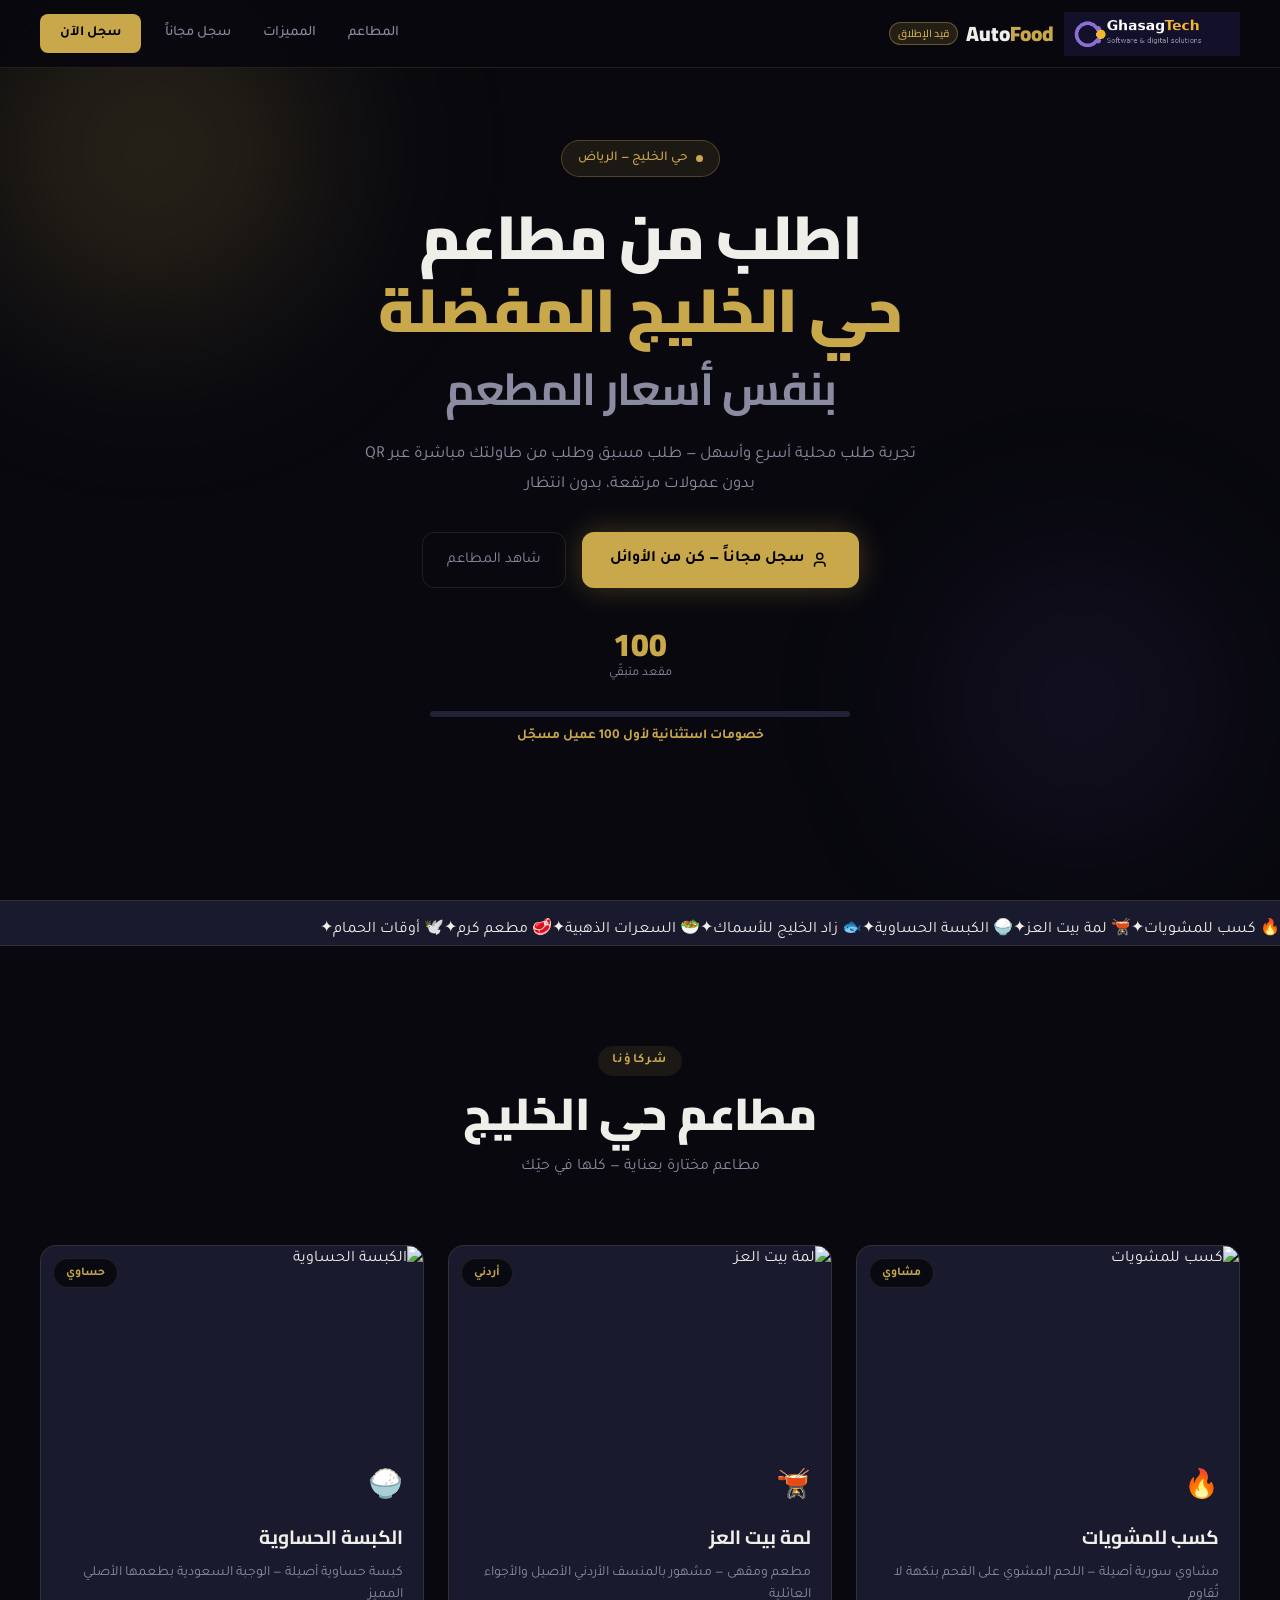
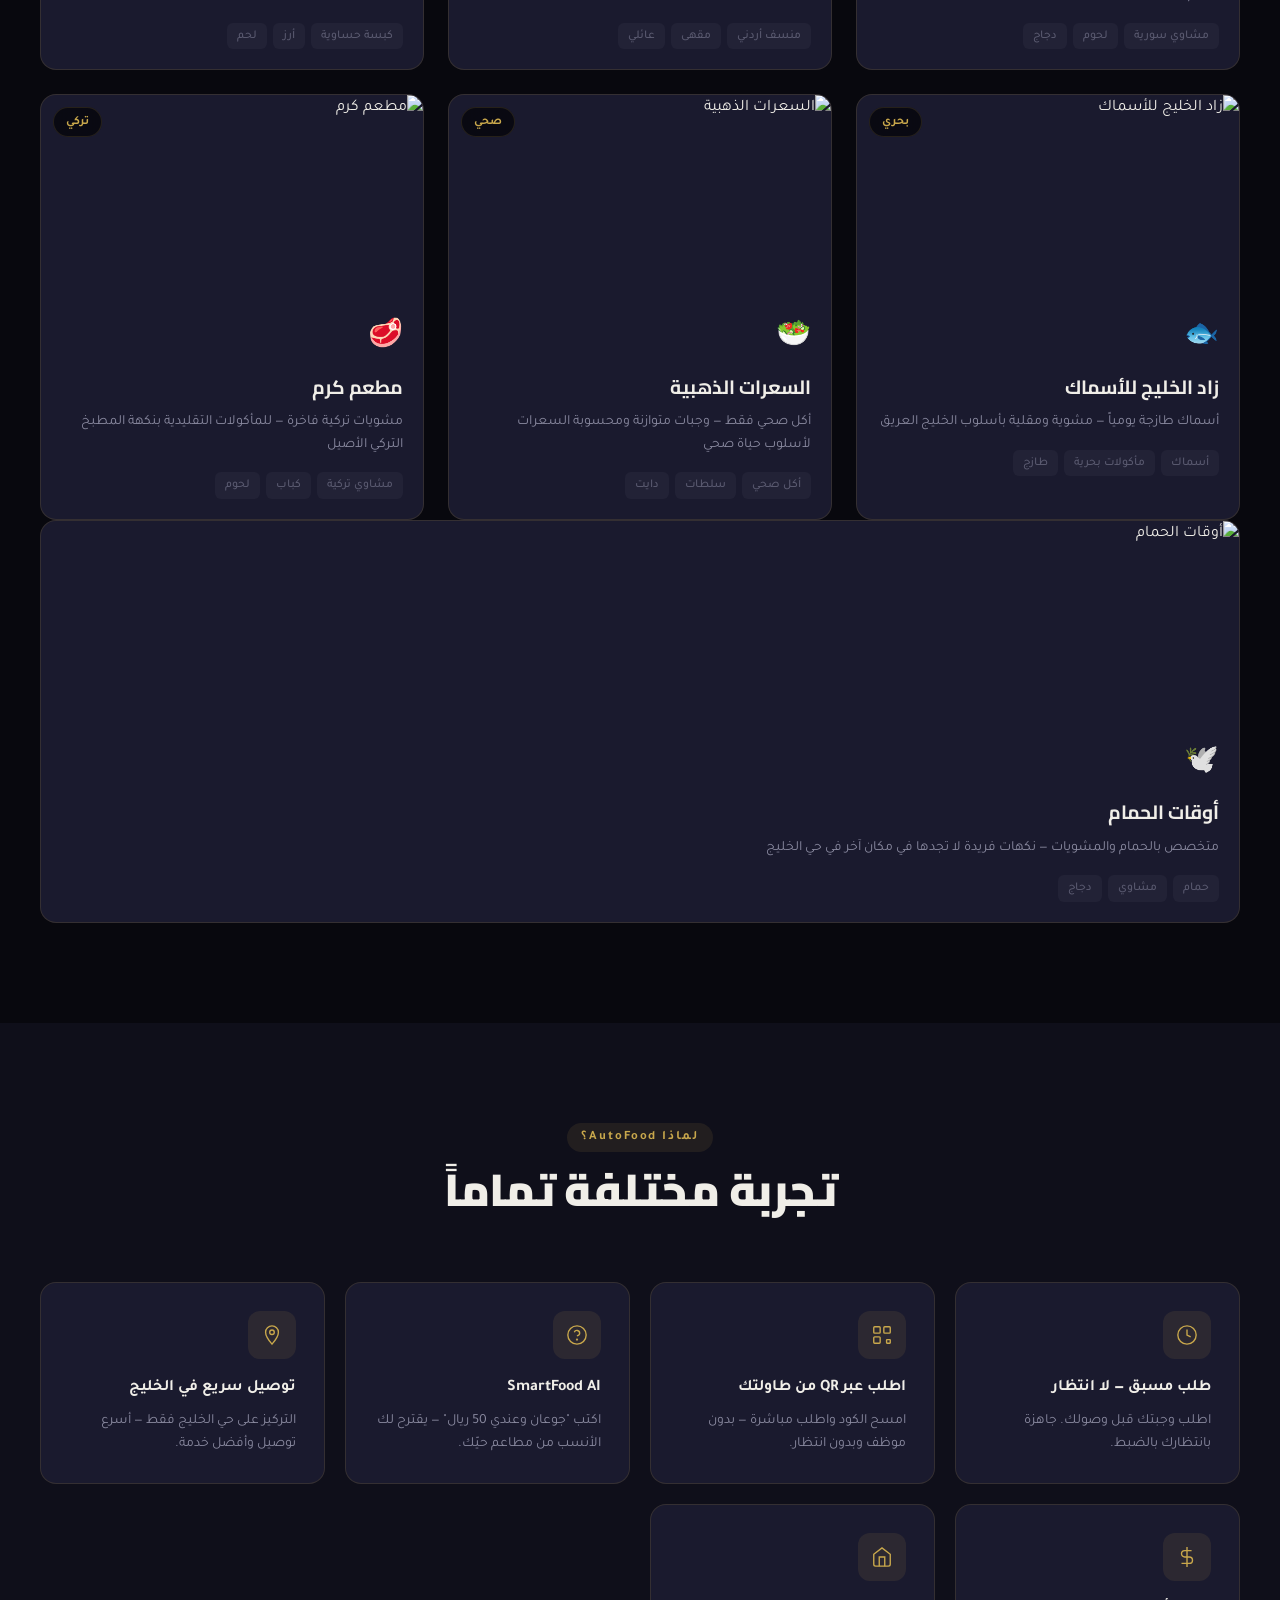
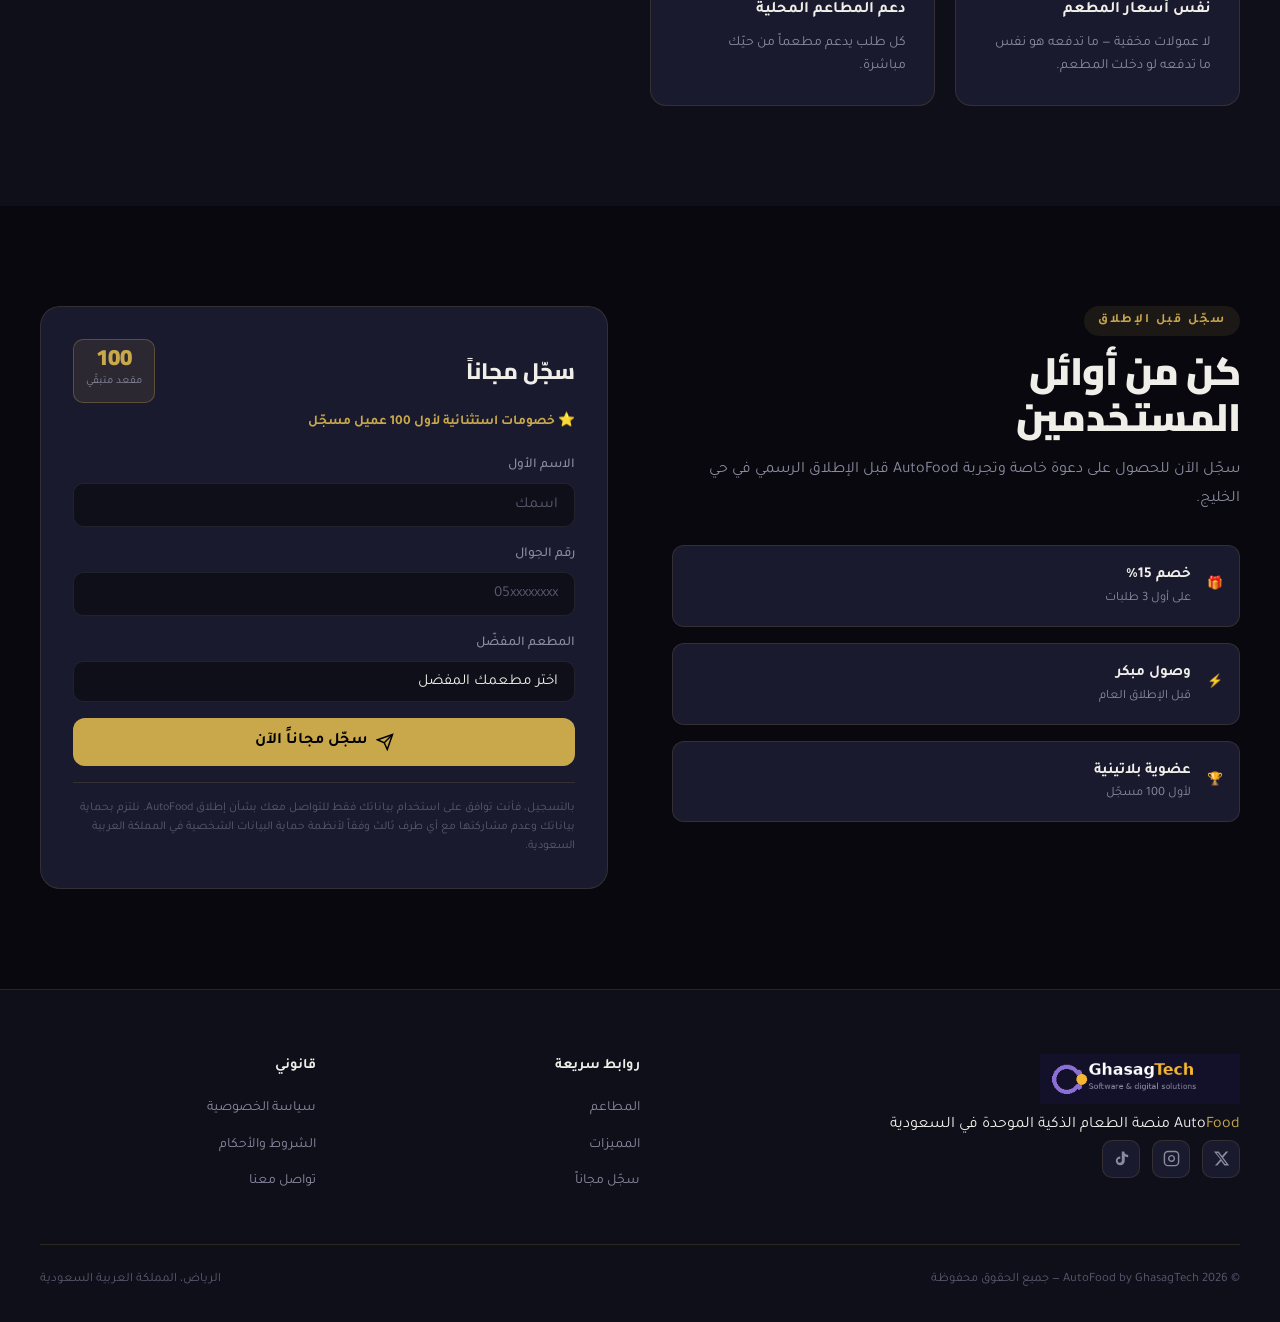
==== commit 38ab8884: "Refactor ticker HTML structure for better layout" ====
--- a/index.html
+++ b/index.html
@@ -278,22 +278,9 @@
 </section>
 
 <!-- TICKER -->
-<div class="ticker-wrap">
-  <div class="ticker">
-    <span>🔥 كسب للمشويات</span><span class="ticker-dot">✦</span>
-    <span>🫕 لمة بيت العز</span><span class="ticker-dot">✦</span>
-    <span>🍚 الكبسة الحساوية</span><span class="ticker-dot">✦</span>
-    <span>🐟 زاد الخليج للأسماك</span><span class="ticker-dot">✦</span>
-    <span>🥗 السعرات الذهبية</span><span class="ticker-dot">✦</span>
-    <span>🥩 مطعم كرم</span><span class="ticker-dot">✦</span>
-    <span>🕊️ أوقات الحمام</span><span class="ticker-dot">✦</span>
-    <span>🔥 كسب للمشويات</span><span class="ticker-dot">✦</span>
-    <span>🫕 لمة بيت العز</span><span class="ticker-dot">✦</span>
-    <span>🍚 الكبسة الحساوية</span><span class="ticker-dot">✦</span>
-    <span>🐟 زاد الخليج للأسماك</span><span class="ticker-dot">✦</span>
-    <span>🥗 السعرات الذهبية</span><span class="ticker-dot">✦</span>
-    <span>🥩 مطعم كرم</span><span class="ticker-dot">✦</span>
-    <span>🕊️ أوقات الحمام</span><span class="ticker-dot">✦</span>
+<div class="ticker-wrap" id="tickerWrap" style="height:46px">
+  <div class="ticker-track" id="tickerTrack">
+    <span>🔥 كسب للمشويات</span><span class="tdot">✦</span><span>🫕 لمة بيت العز</span><span class="tdot">✦</span><span>🍚 الكبسة الحساوية</span><span class="tdot">✦</span><span>🐟 زاد الخليج للأسماك</span><span class="tdot">✦</span><span>🥗 السعرات الذهبية</span><span class="tdot">✦</span><span>🥩 مطعم كرم</span><span class="tdot">✦</span><span>🕊️ أوقات الحمام</span><span class="tdot">✦</span>
   </div>
 </div>
 
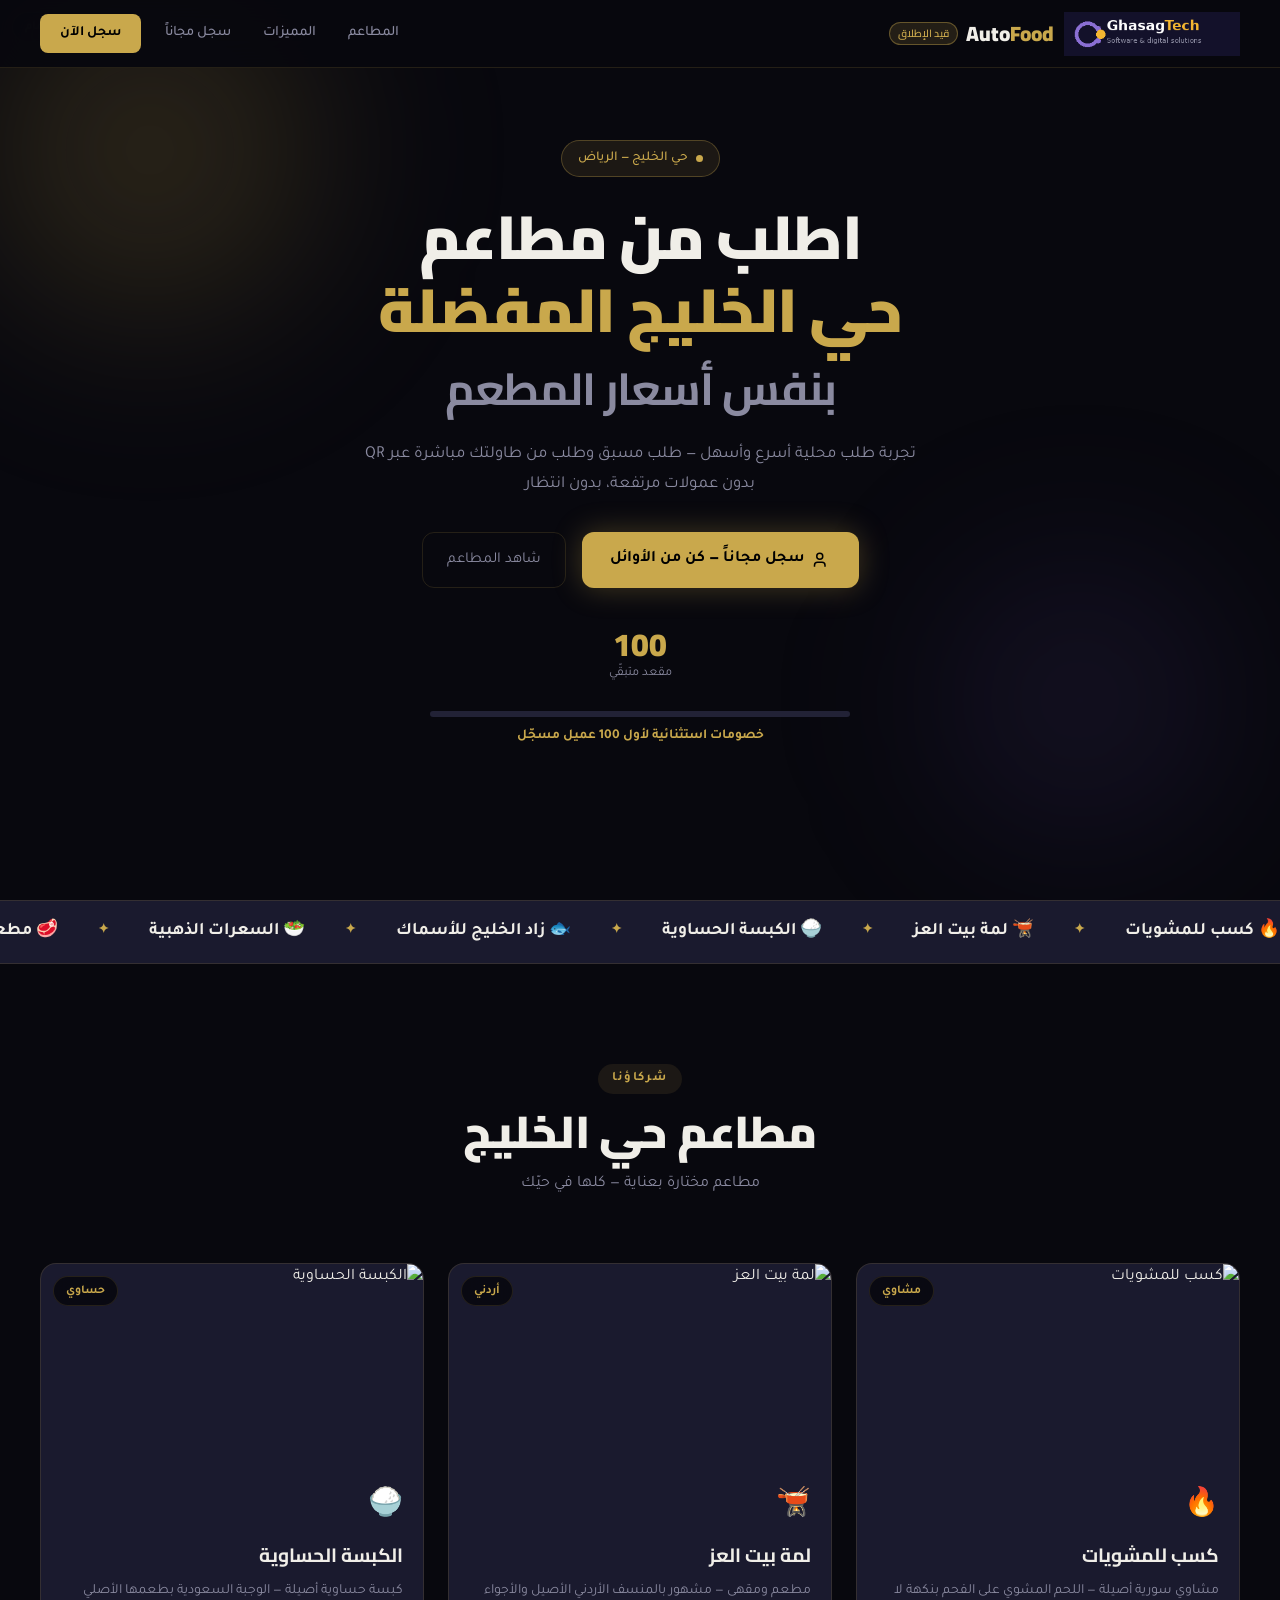
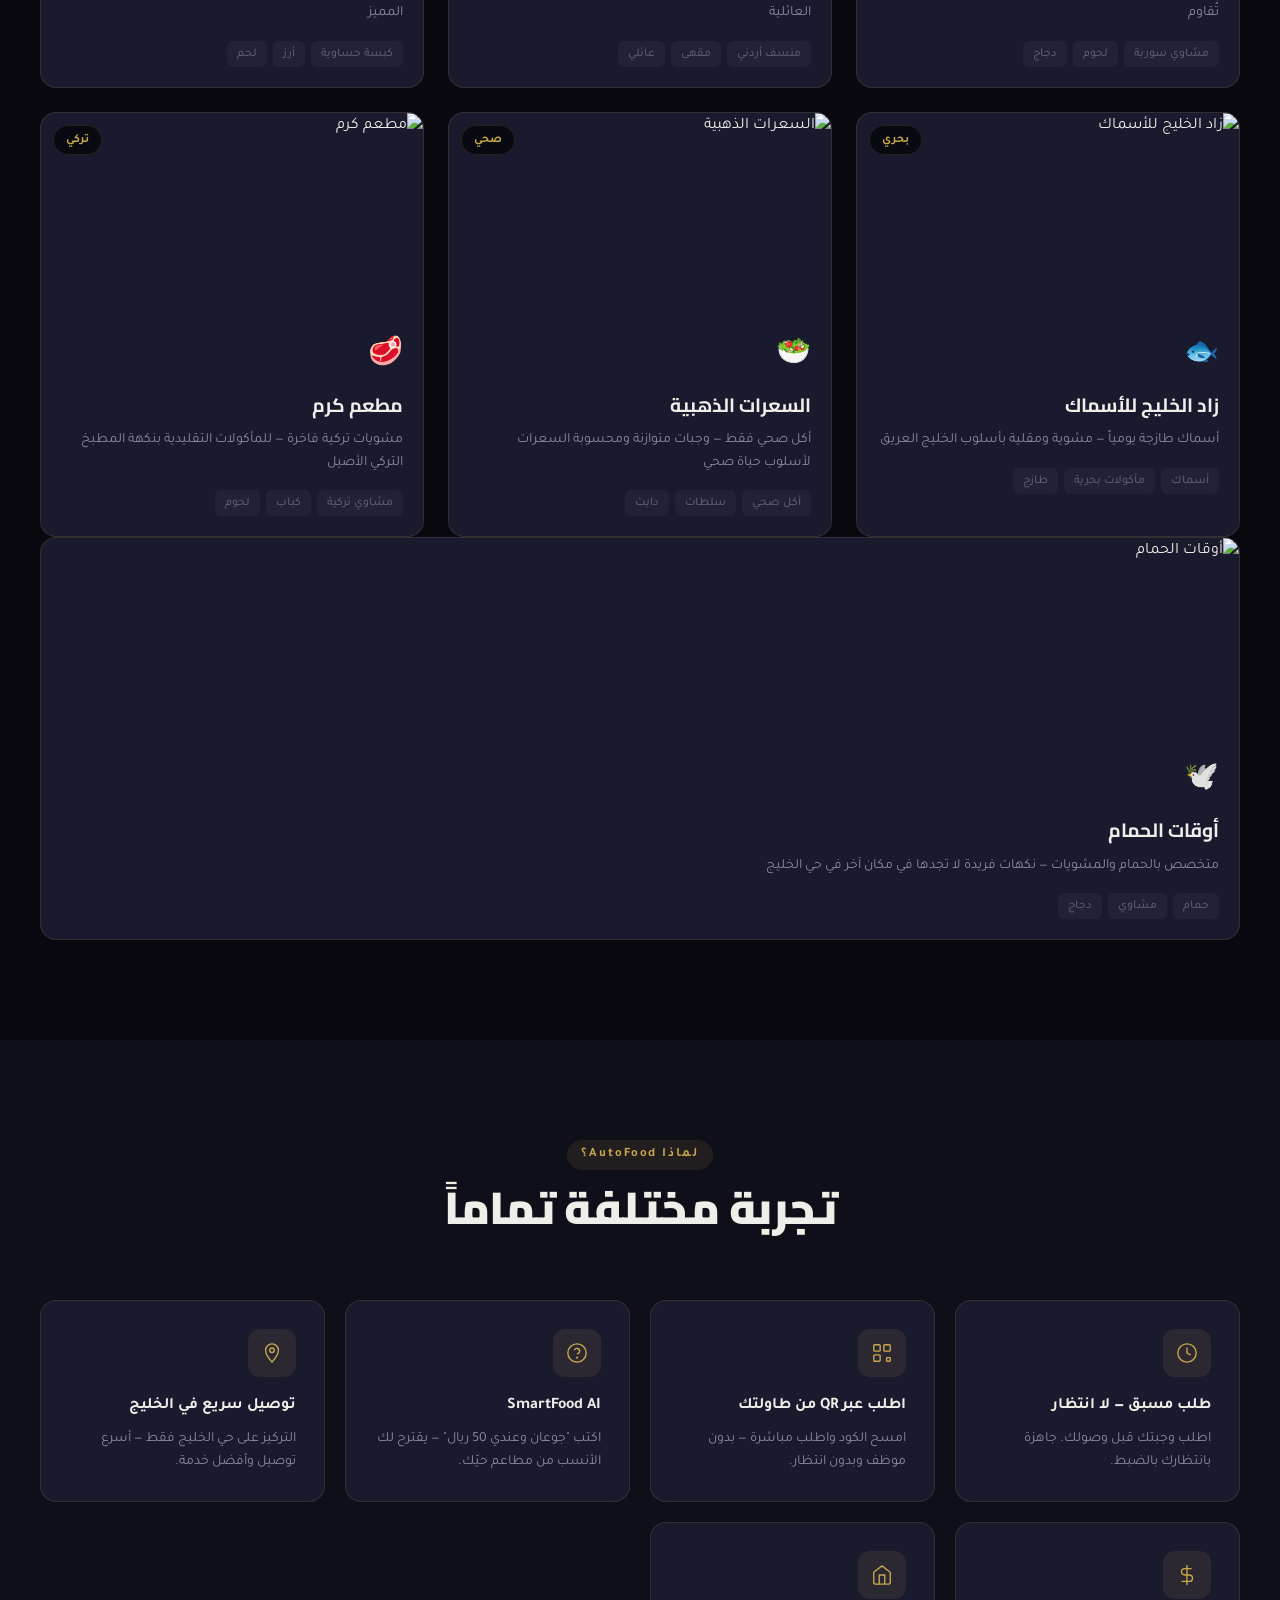
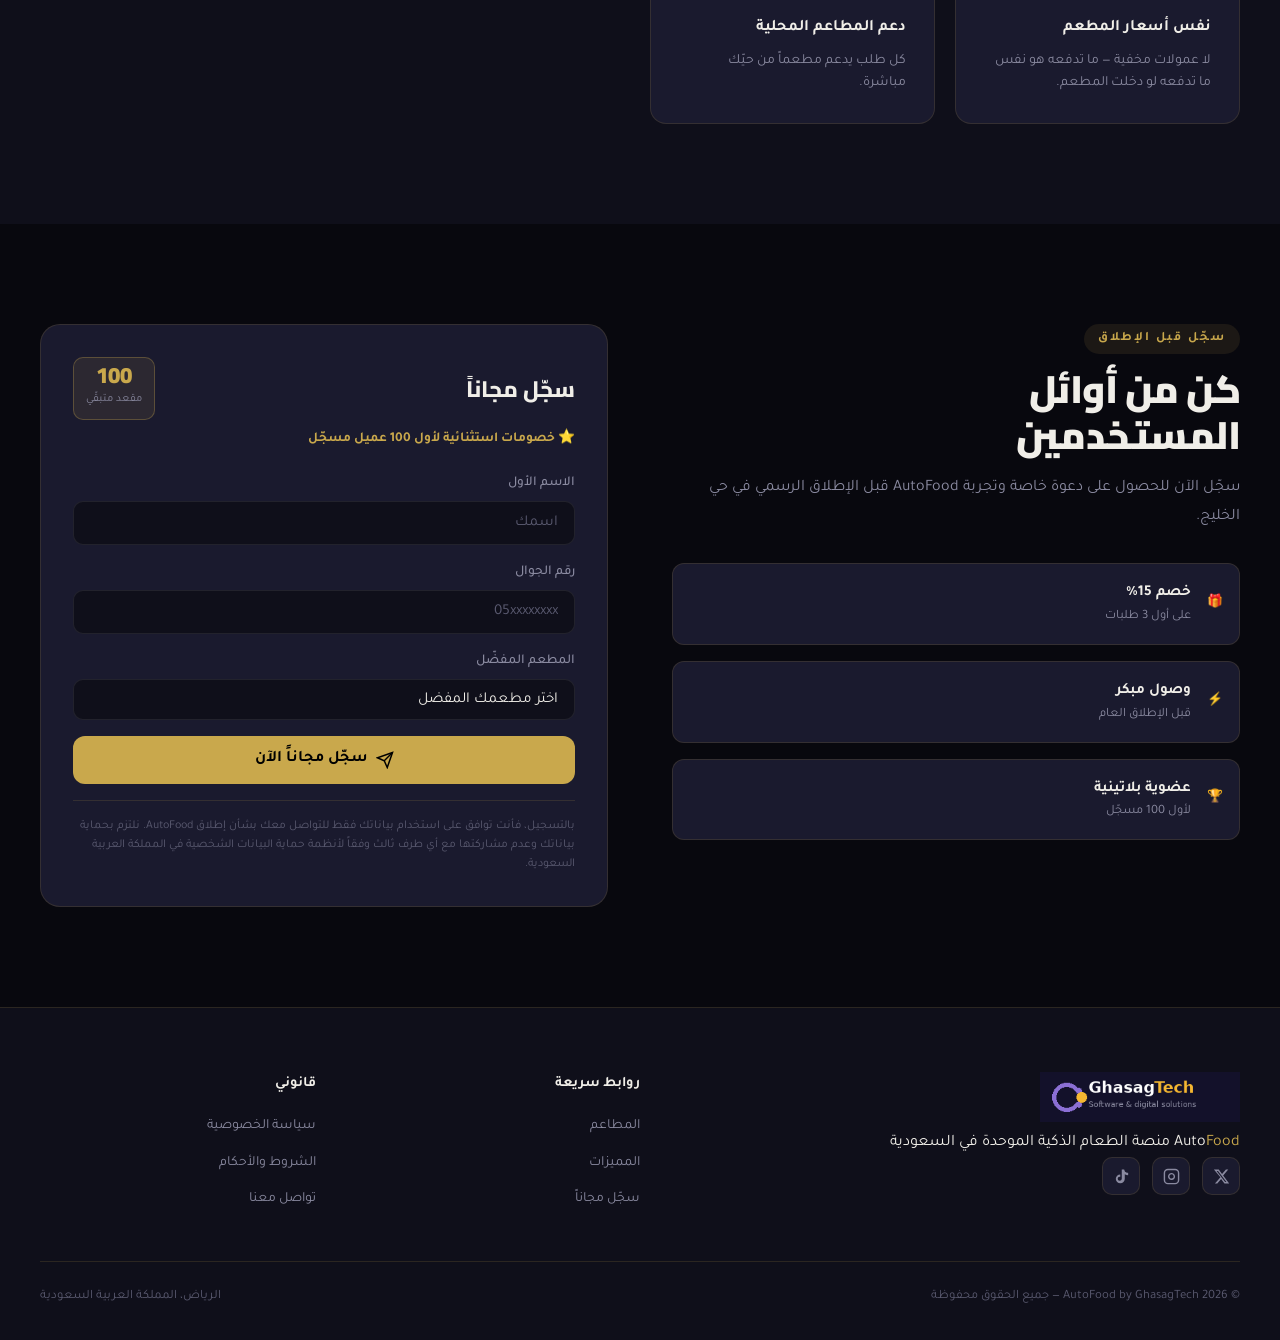
==== commit ae3b5665: "Update index.html" ====
--- a/index.html
+++ b/index.html
@@ -278,9 +278,22 @@
 </section>
 
 <!-- TICKER -->
-<div class="ticker-wrap" id="tickerWrap" style="height:46px">
-  <div class="ticker-track" id="tickerTrack">
-    <span>🔥 كسب للمشويات</span><span class="tdot">✦</span><span>🫕 لمة بيت العز</span><span class="tdot">✦</span><span>🍚 الكبسة الحساوية</span><span class="tdot">✦</span><span>🐟 زاد الخليج للأسماك</span><span class="tdot">✦</span><span>🥗 السعرات الذهبية</span><span class="tdot">✦</span><span>🥩 مطعم كرم</span><span class="tdot">✦</span><span>🕊️ أوقات الحمام</span><span class="tdot">✦</span>
+<div class="ticker-wrap">
+  <div class="ticker">
+    <span>🔥 كسب للمشويات</span><span class="ticker-dot">✦</span>
+    <span>🫕 لمة بيت العز</span><span class="ticker-dot">✦</span>
+    <span>🍚 الكبسة الحساوية</span><span class="ticker-dot">✦</span>
+    <span>🐟 زاد الخليج للأسماك</span><span class="ticker-dot">✦</span>
+    <span>🥗 السعرات الذهبية</span><span class="ticker-dot">✦</span>
+    <span>🥩 مطعم كرم</span><span class="ticker-dot">✦</span>
+    <span>🕊️ أوقات الحمام</span><span class="ticker-dot">✦</span>
+    <span>🔥 كسب للمشويات</span><span class="ticker-dot">✦</span>
+    <span>🫕 لمة بيت العز</span><span class="ticker-dot">✦</span>
+    <span>🍚 الكبسة الحساوية</span><span class="ticker-dot">✦</span>
+    <span>🐟 زاد الخليج للأسماك</span><span class="ticker-dot">✦</span>
+    <span>🥗 السعرات الذهبية</span><span class="ticker-dot">✦</span>
+    <span>🥩 مطعم كرم</span><span class="ticker-dot">✦</span>
+    <span>🕊️ أوقات الحمام</span><span class="ticker-dot">✦</span>
   </div>
 </div>
 
